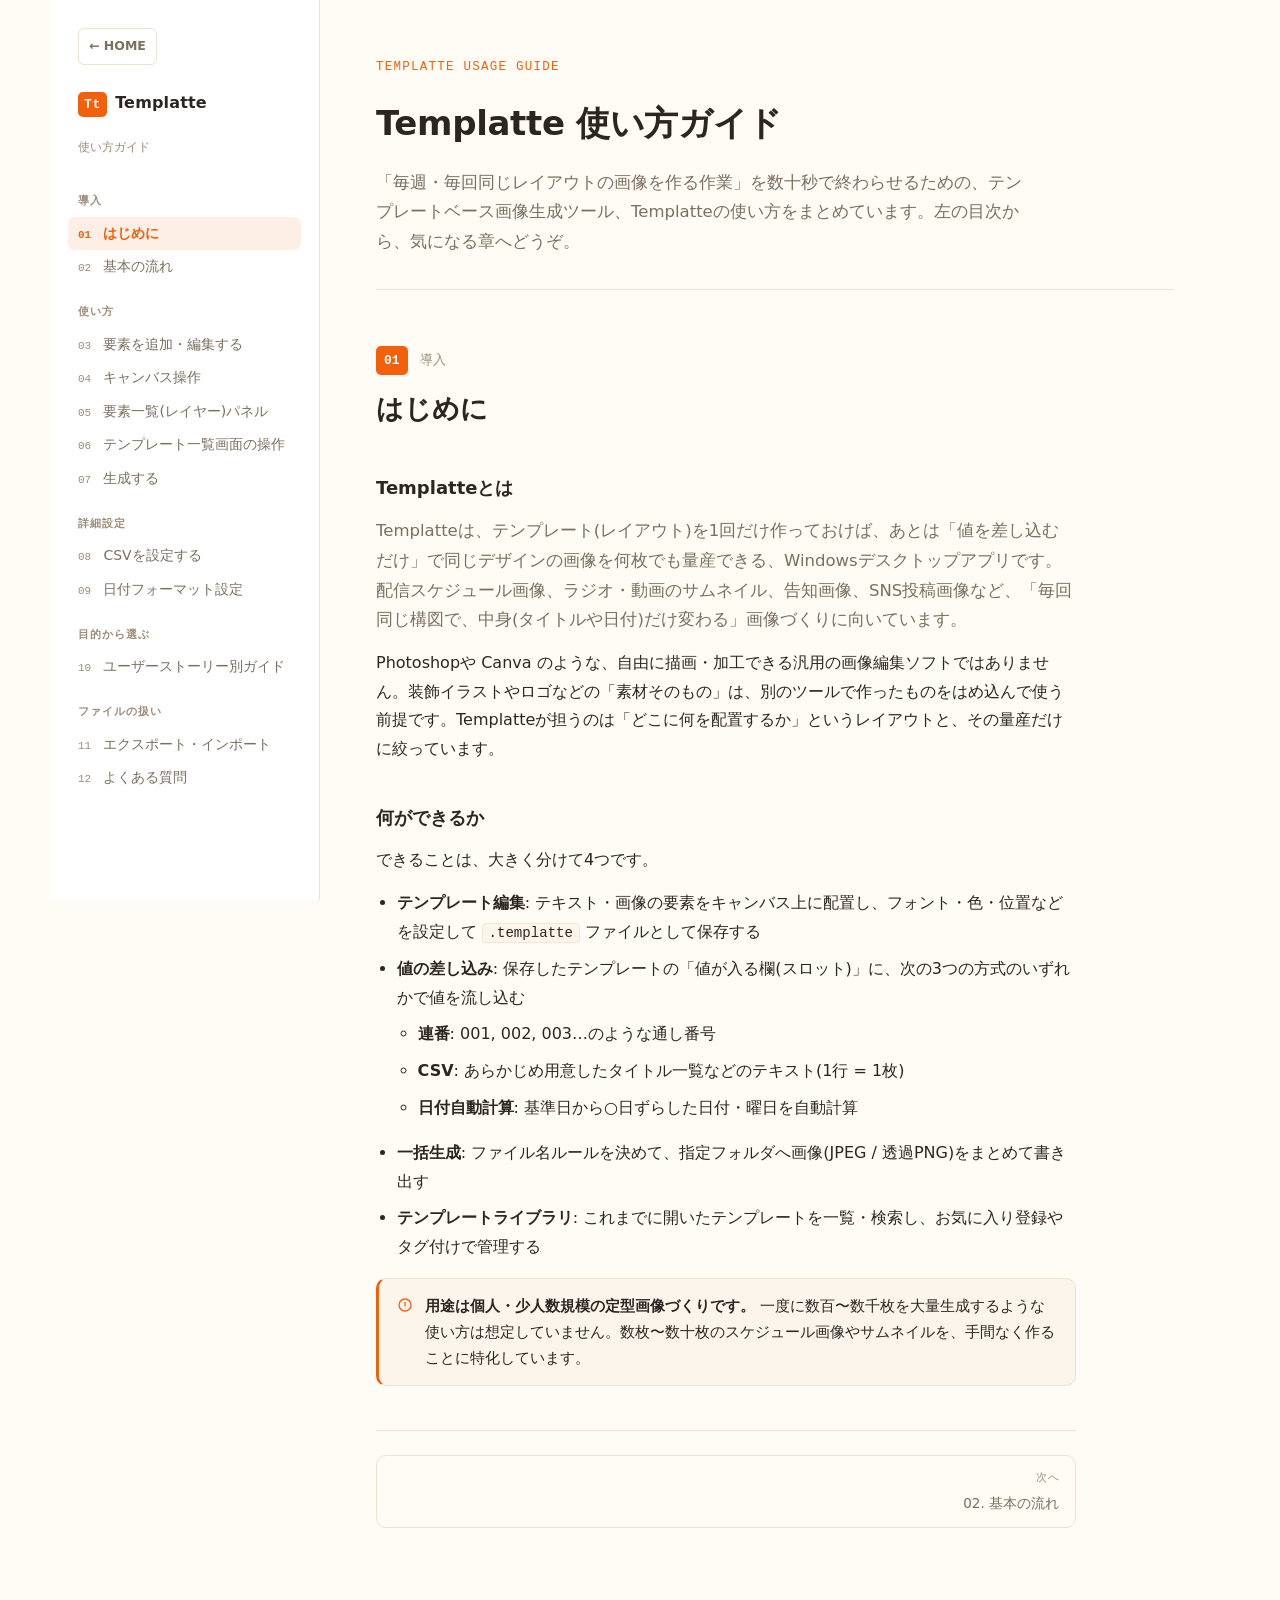
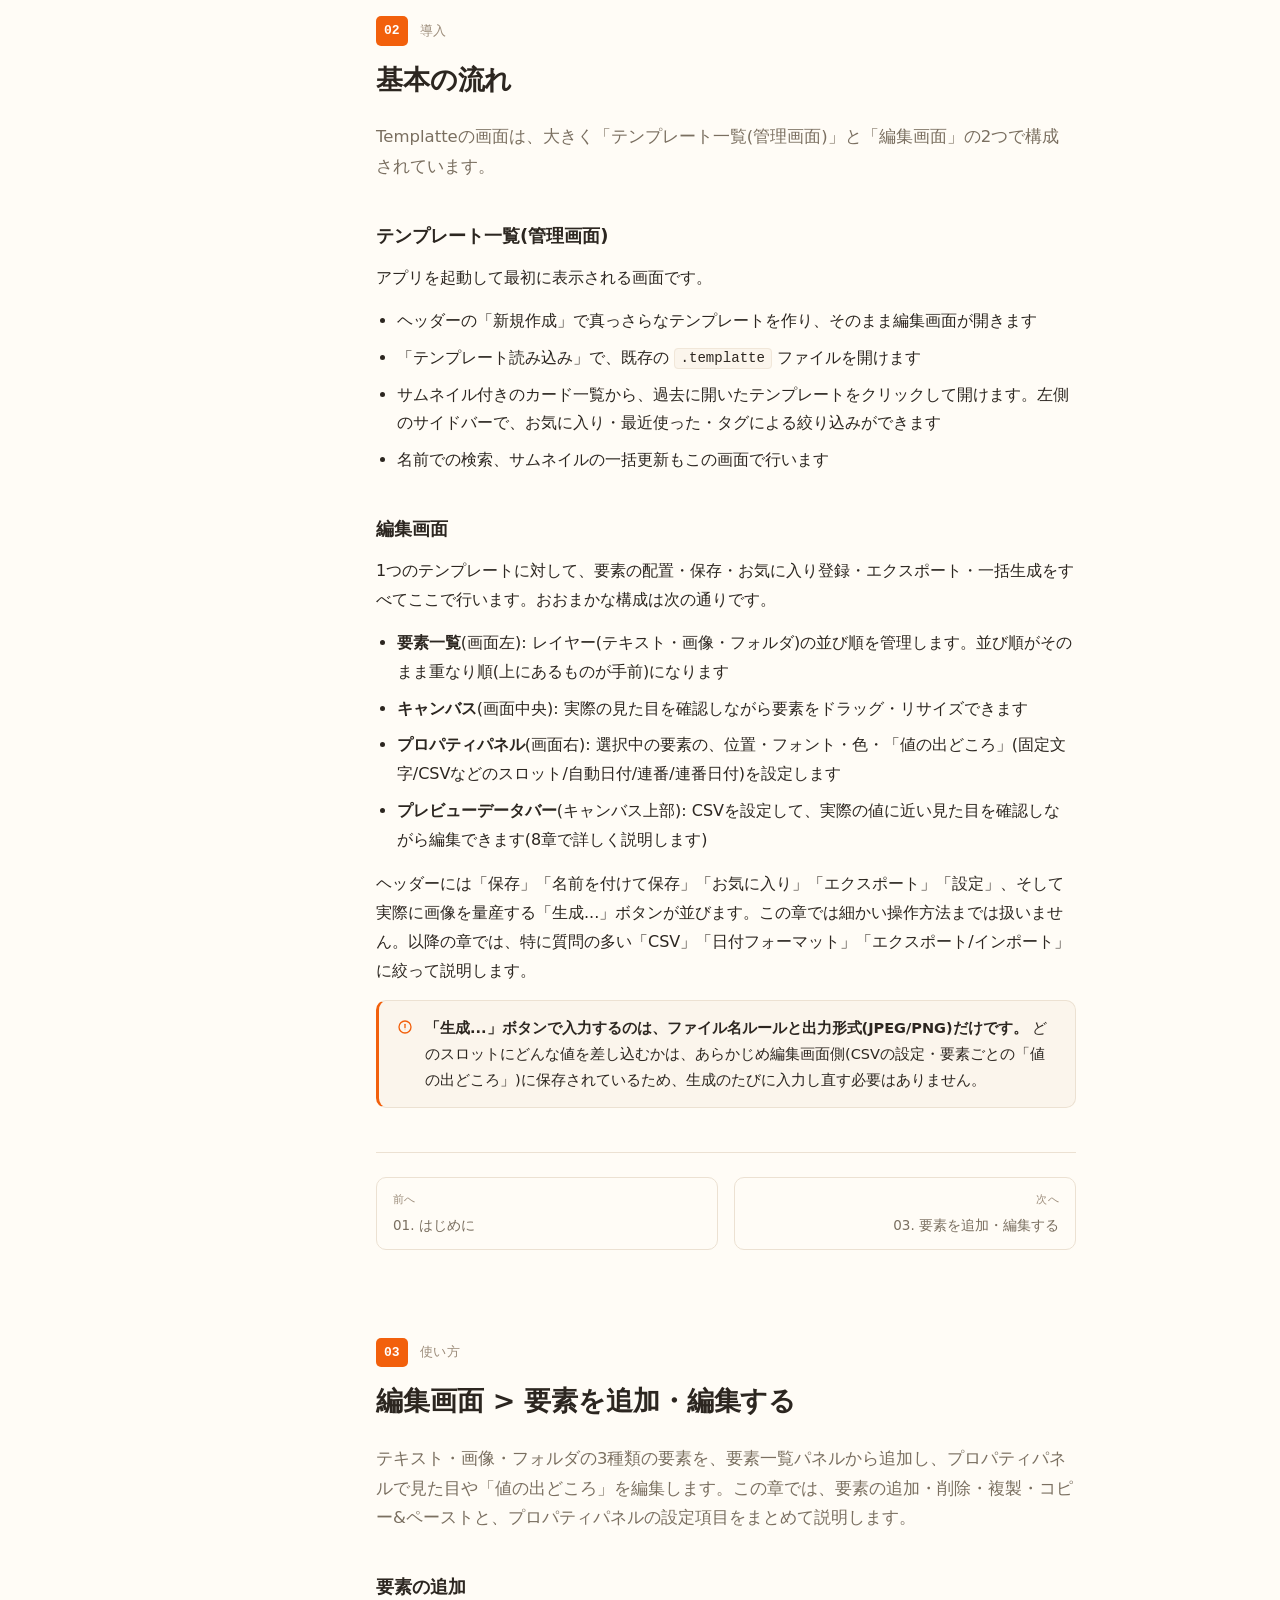
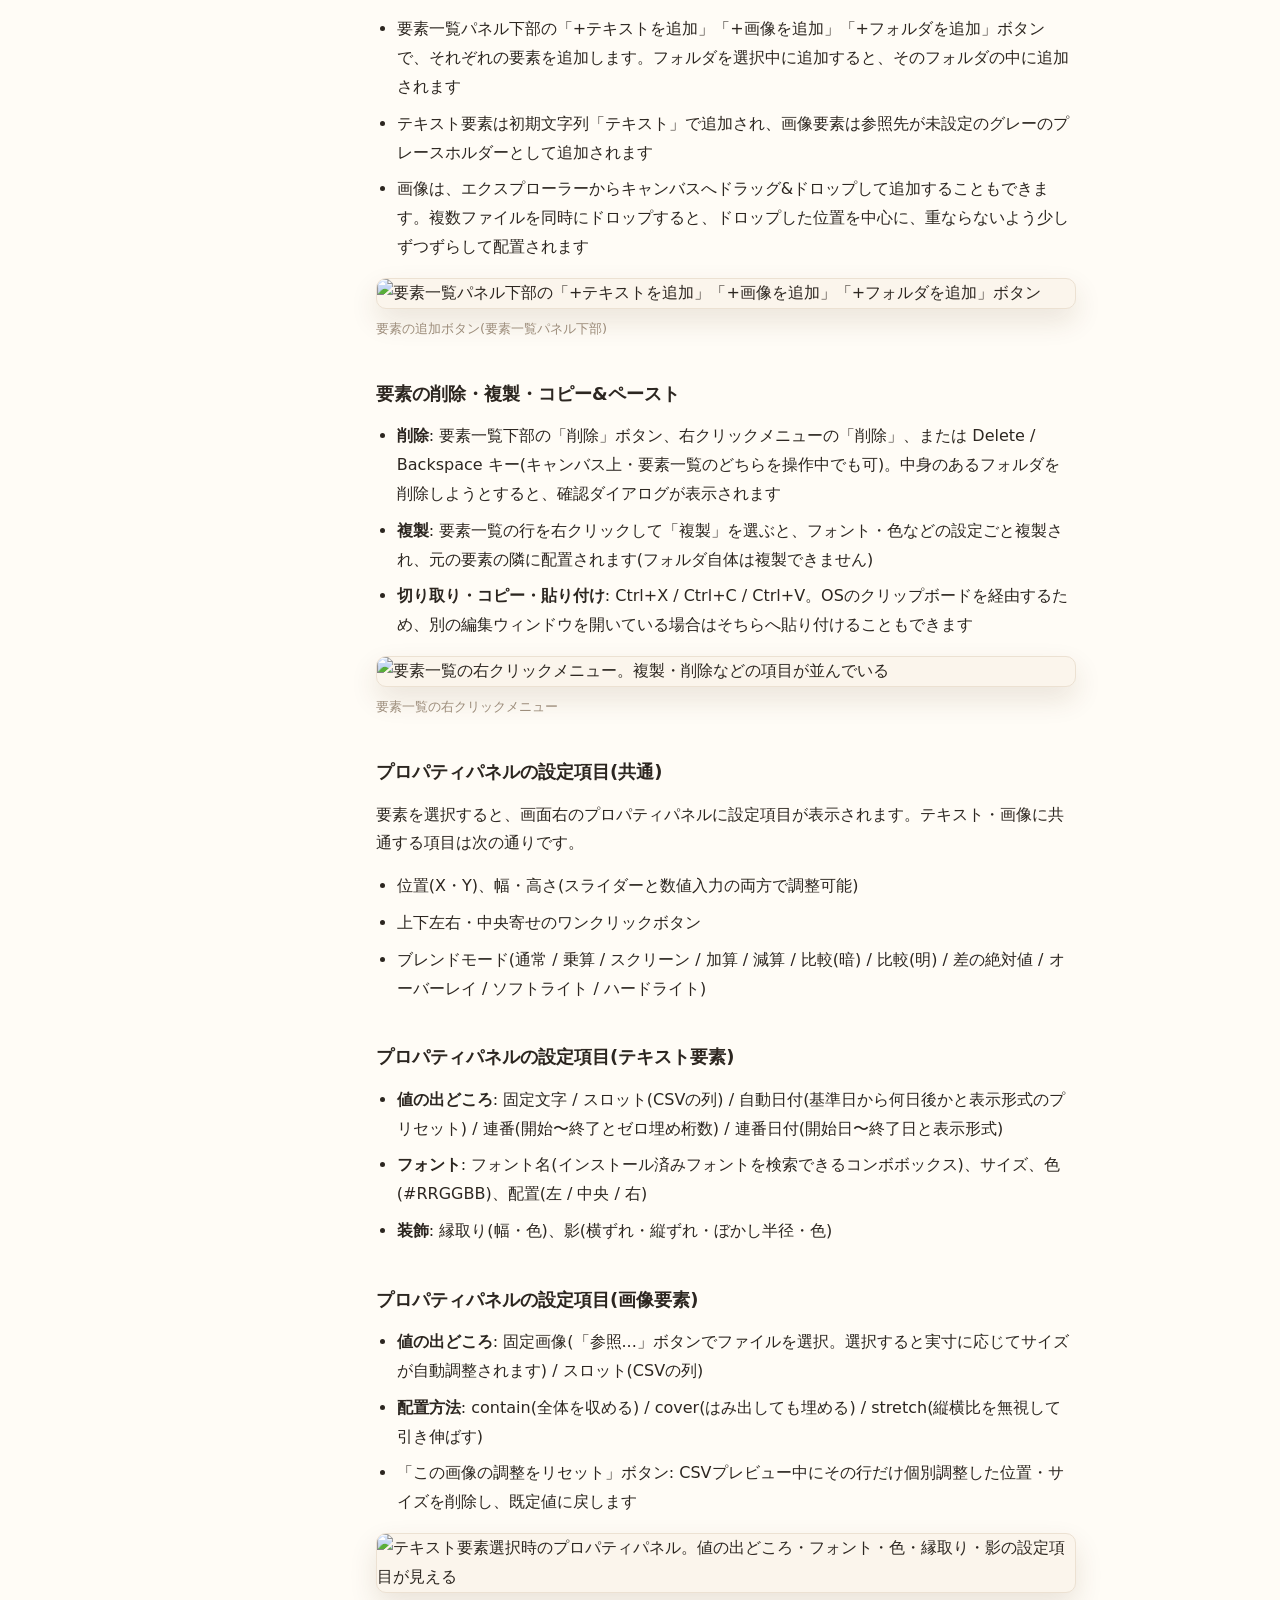
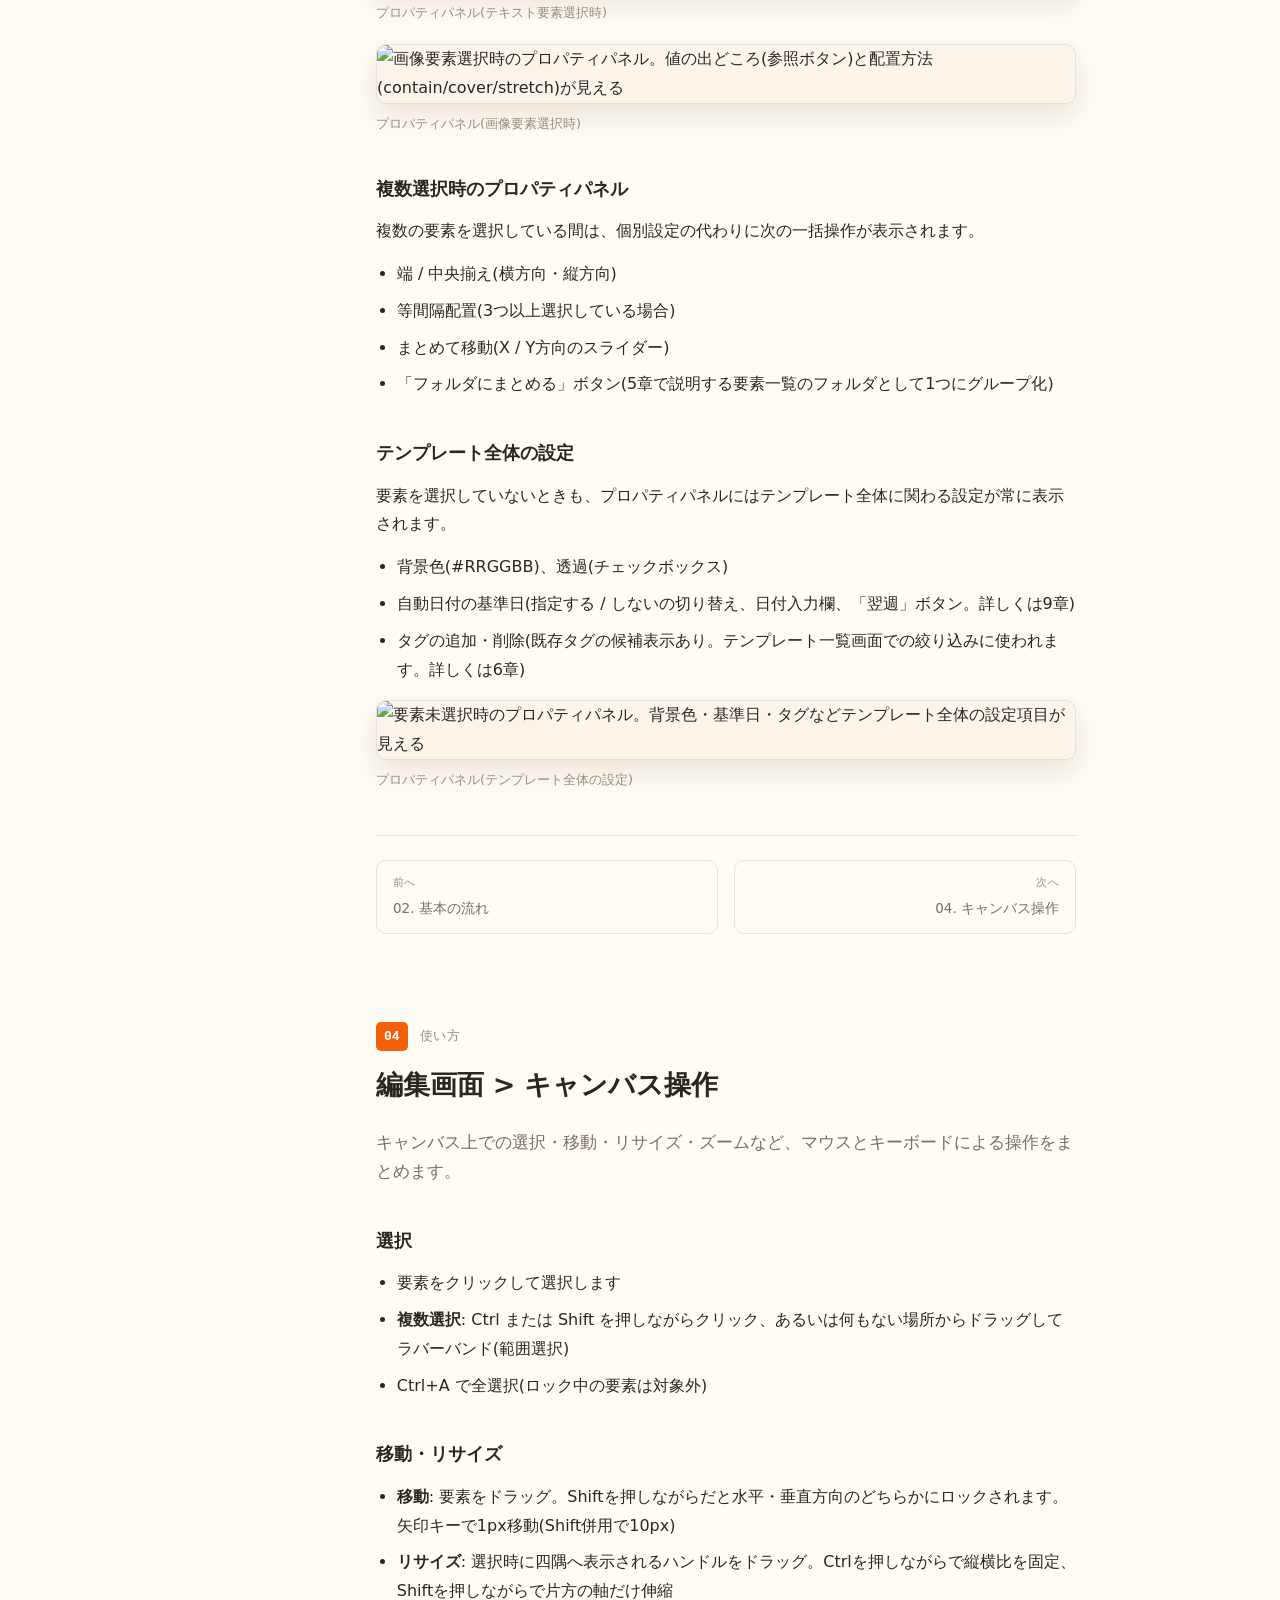
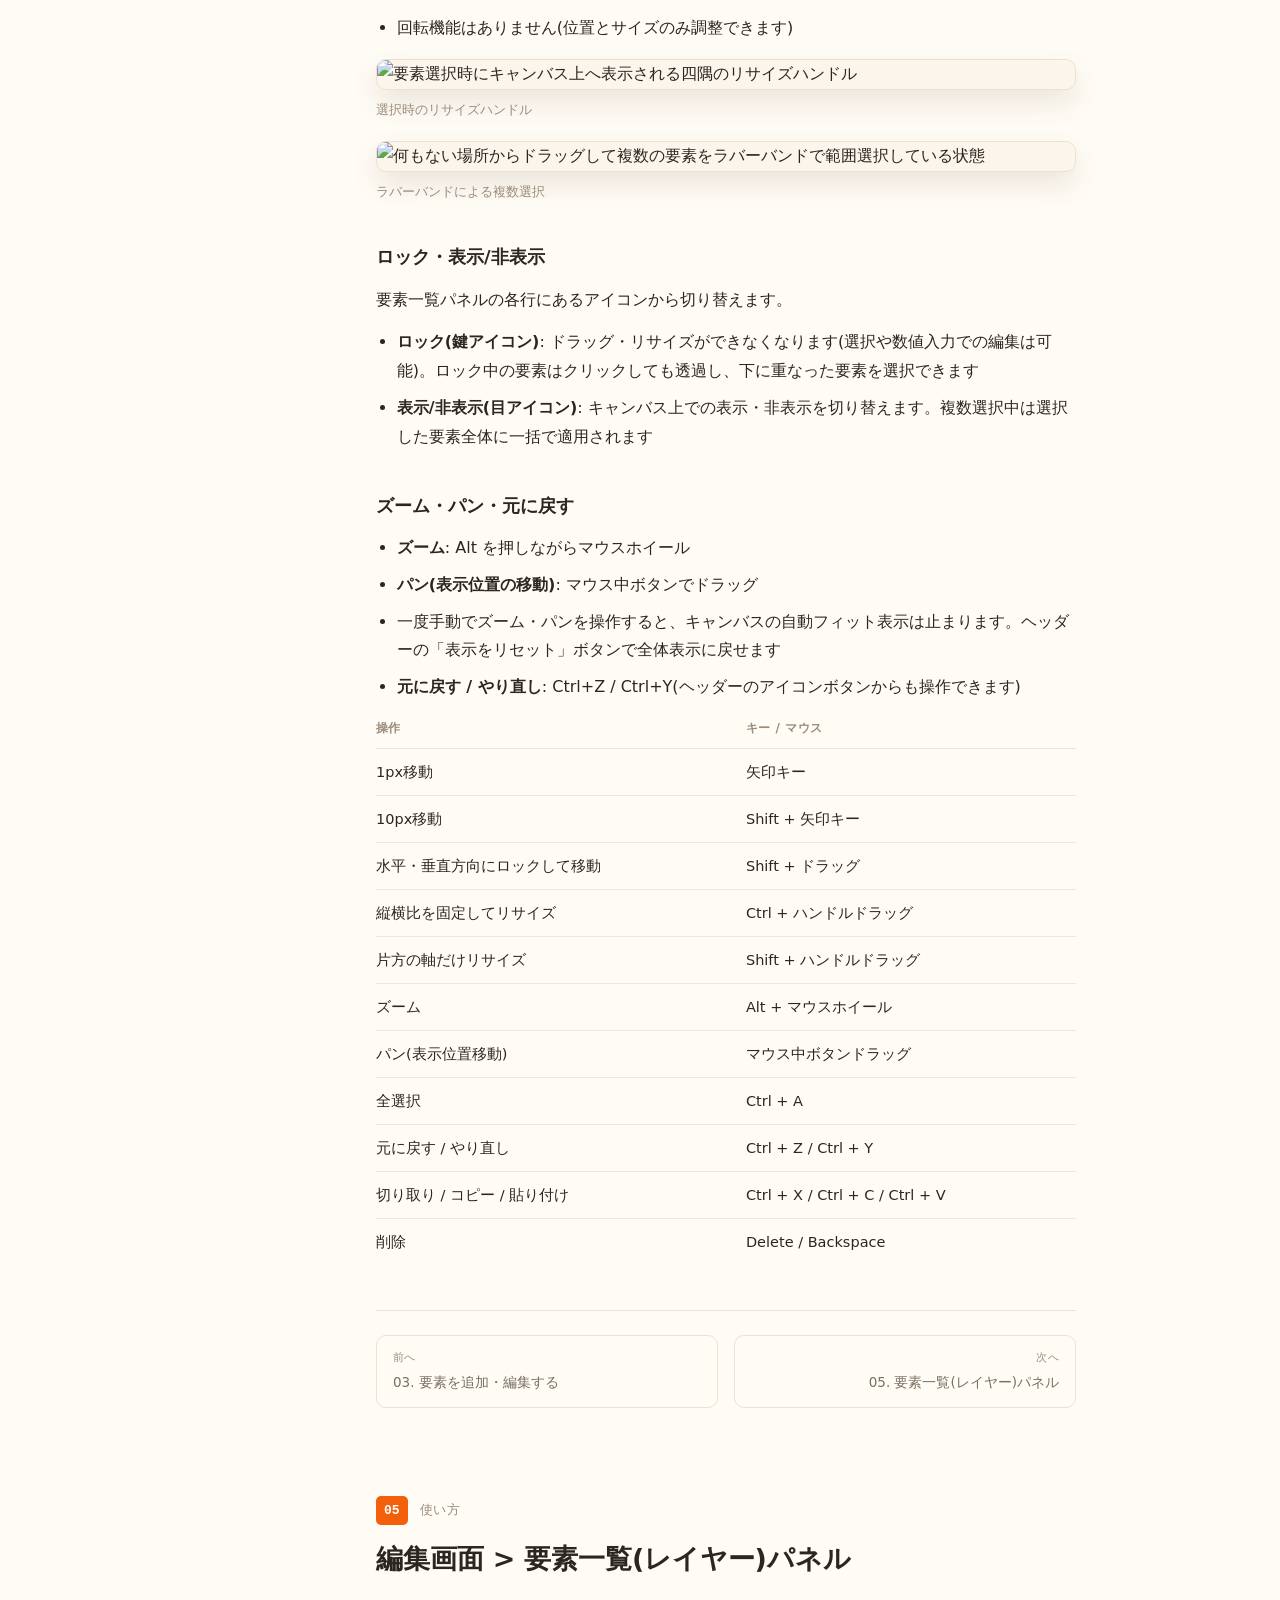
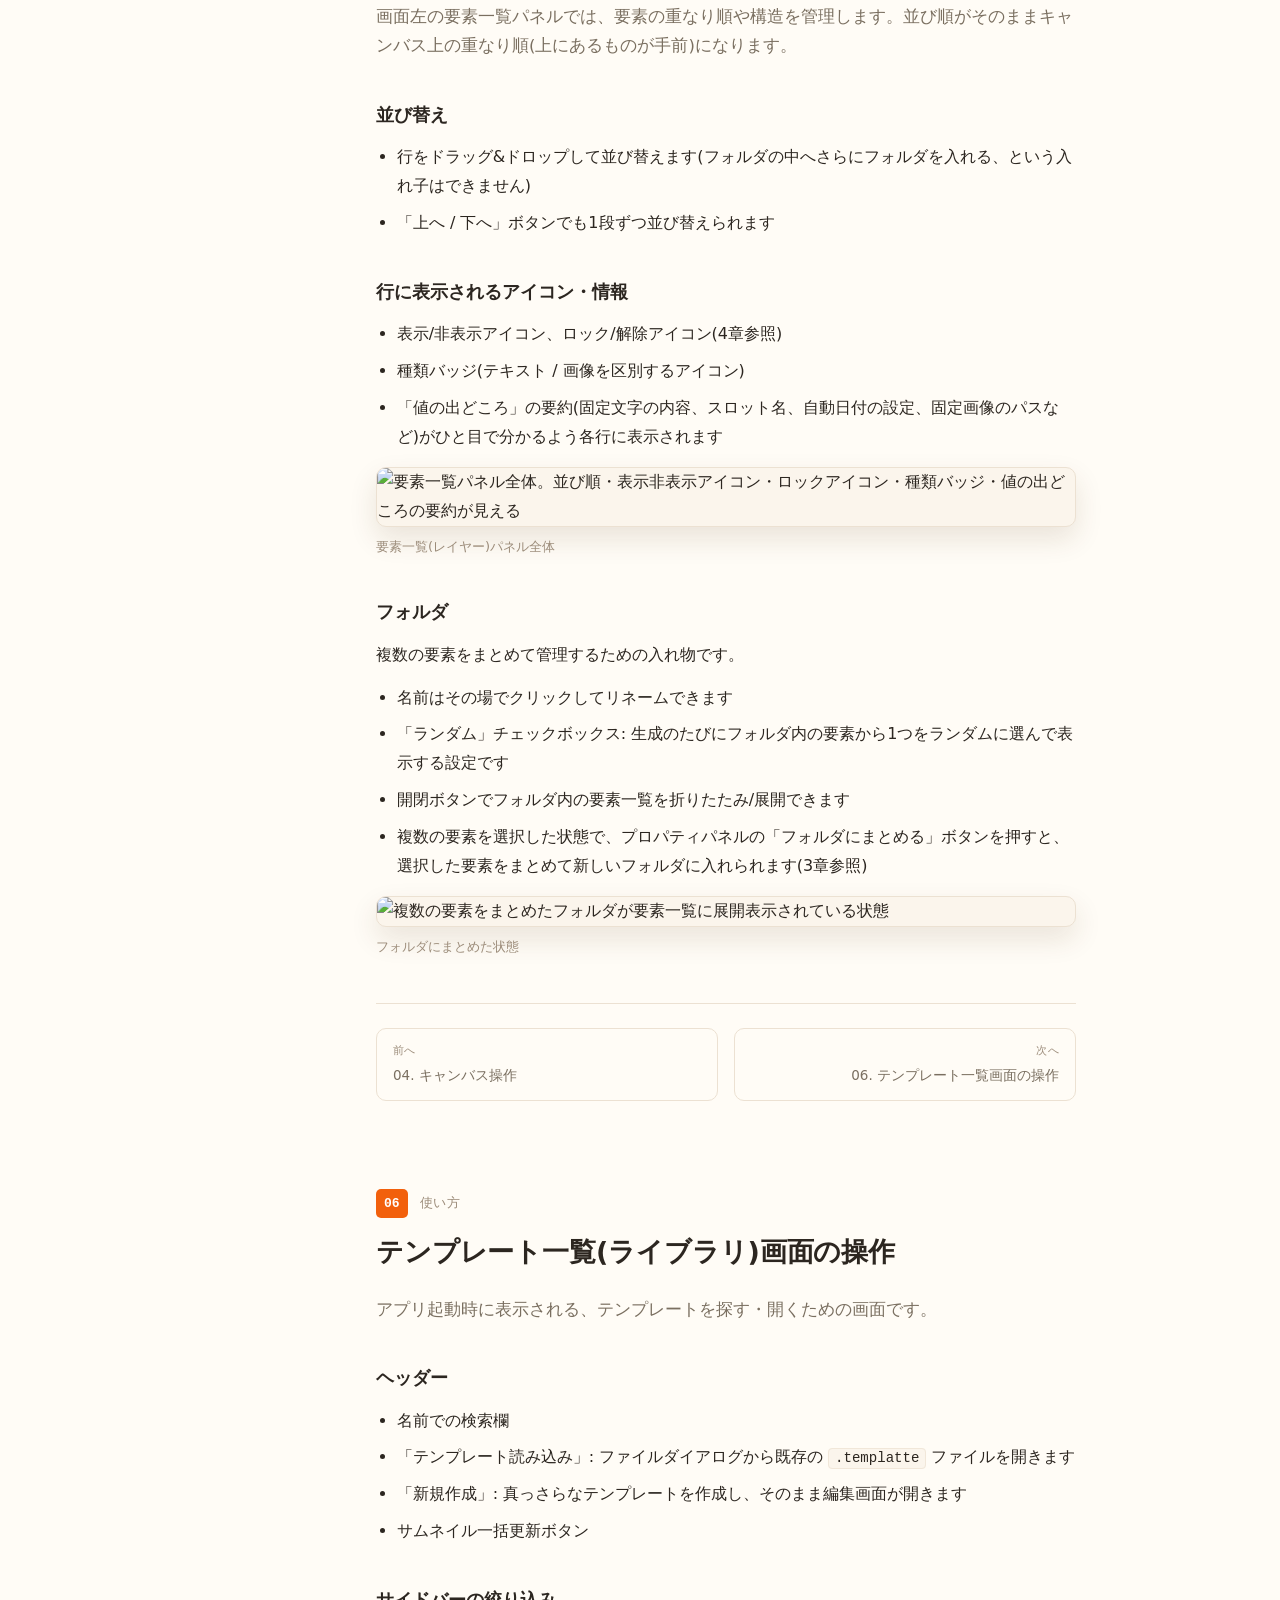
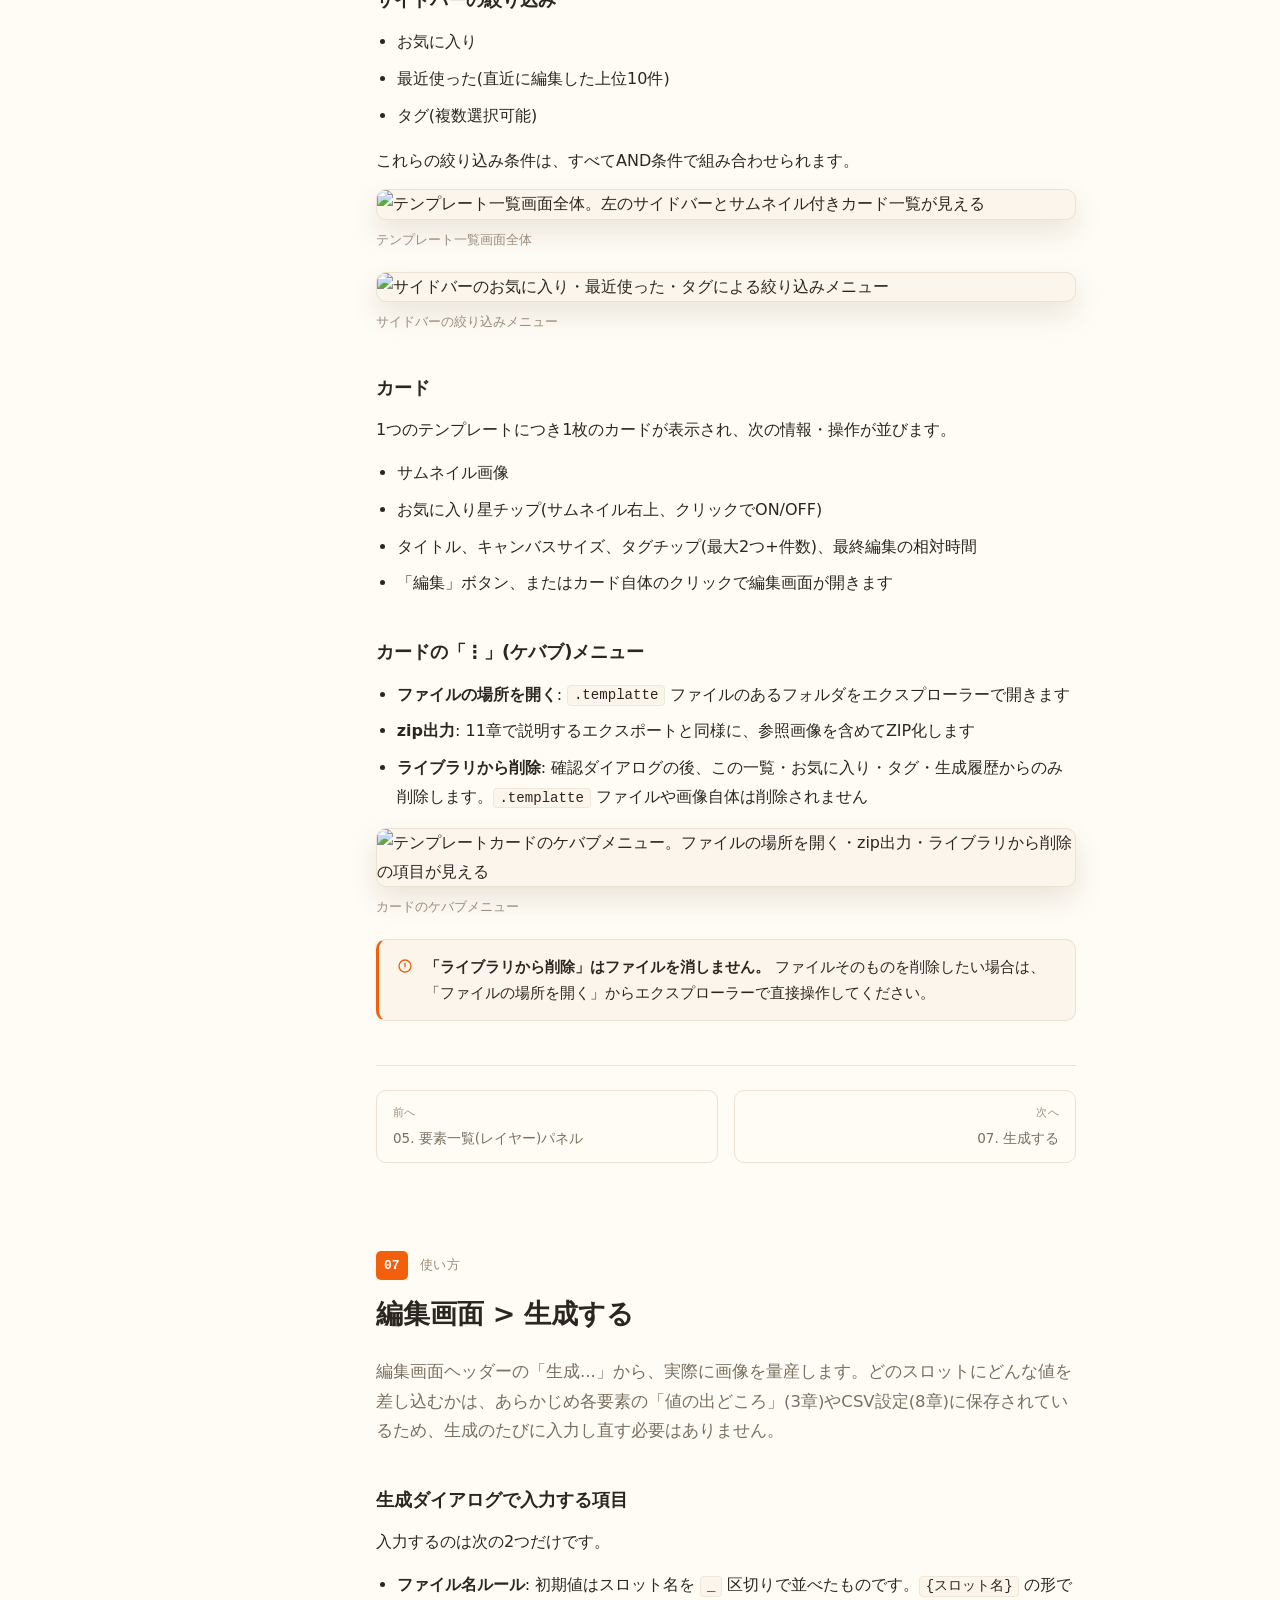
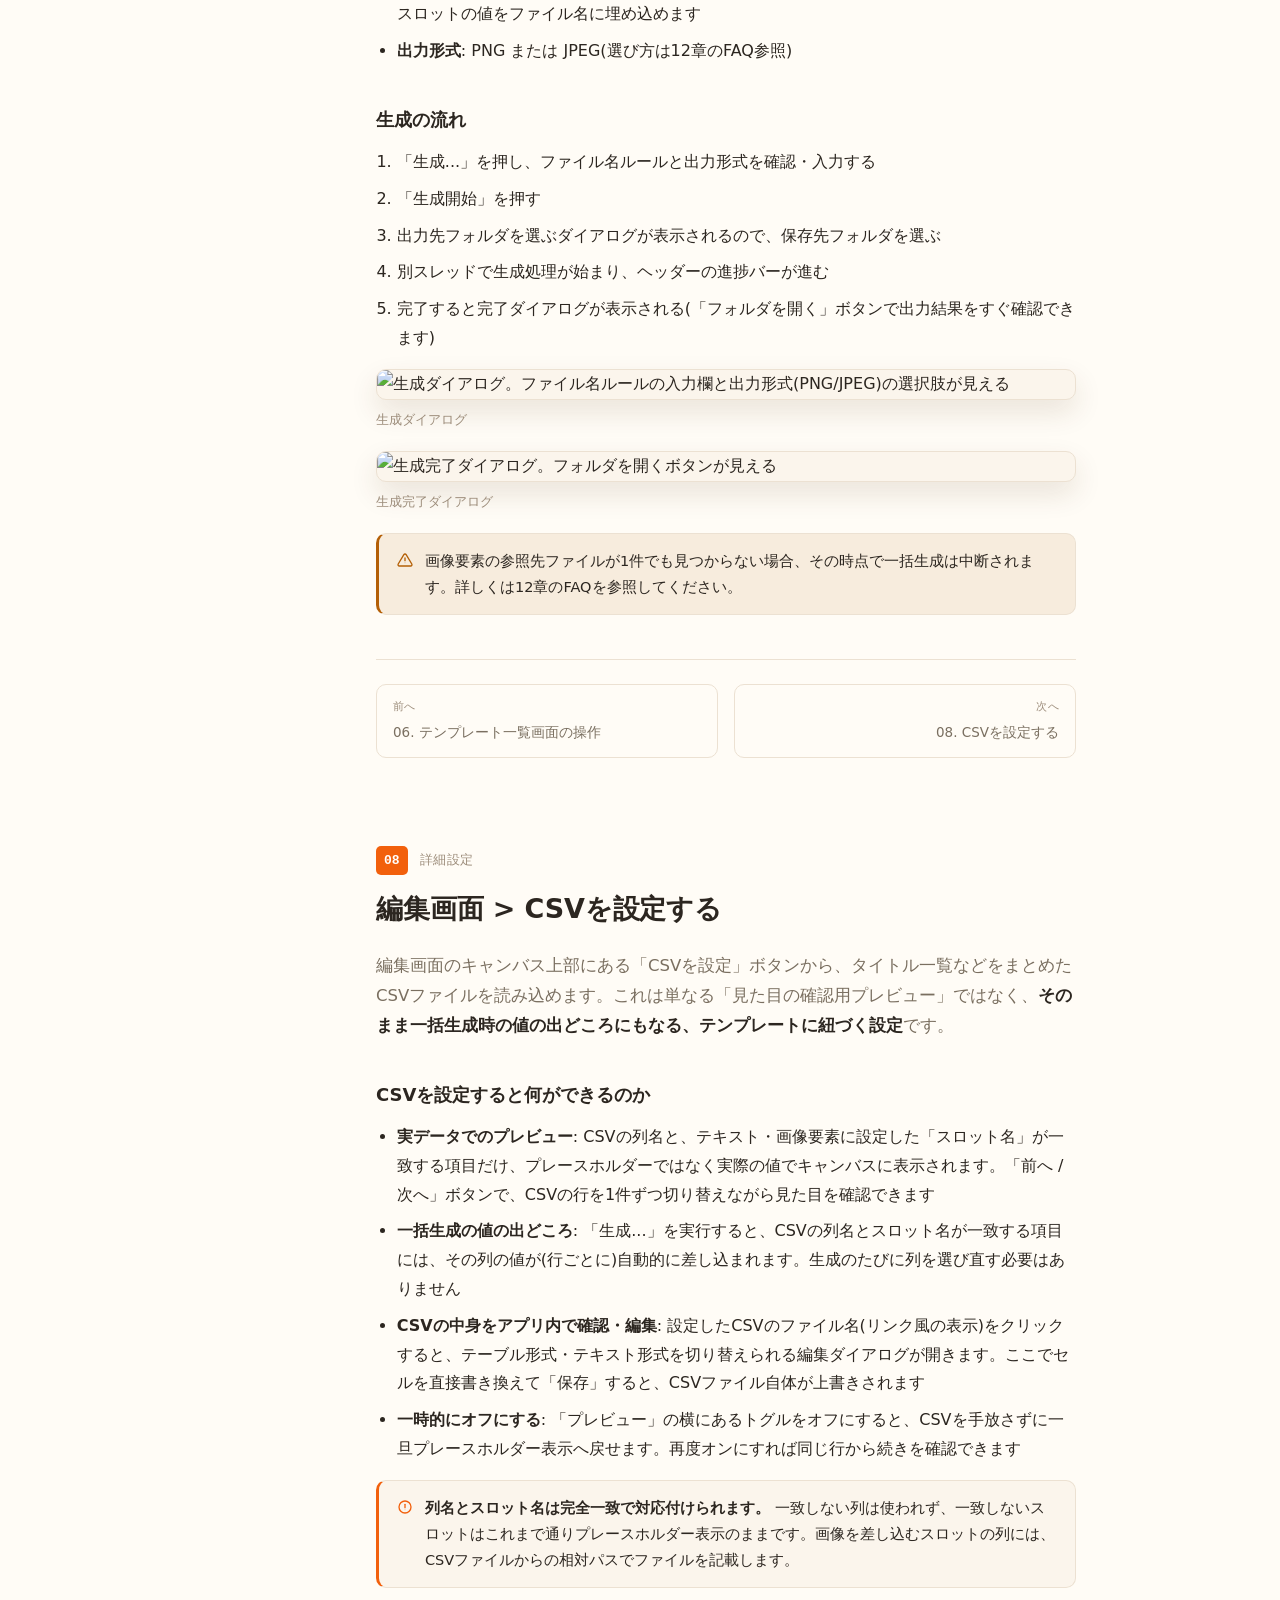
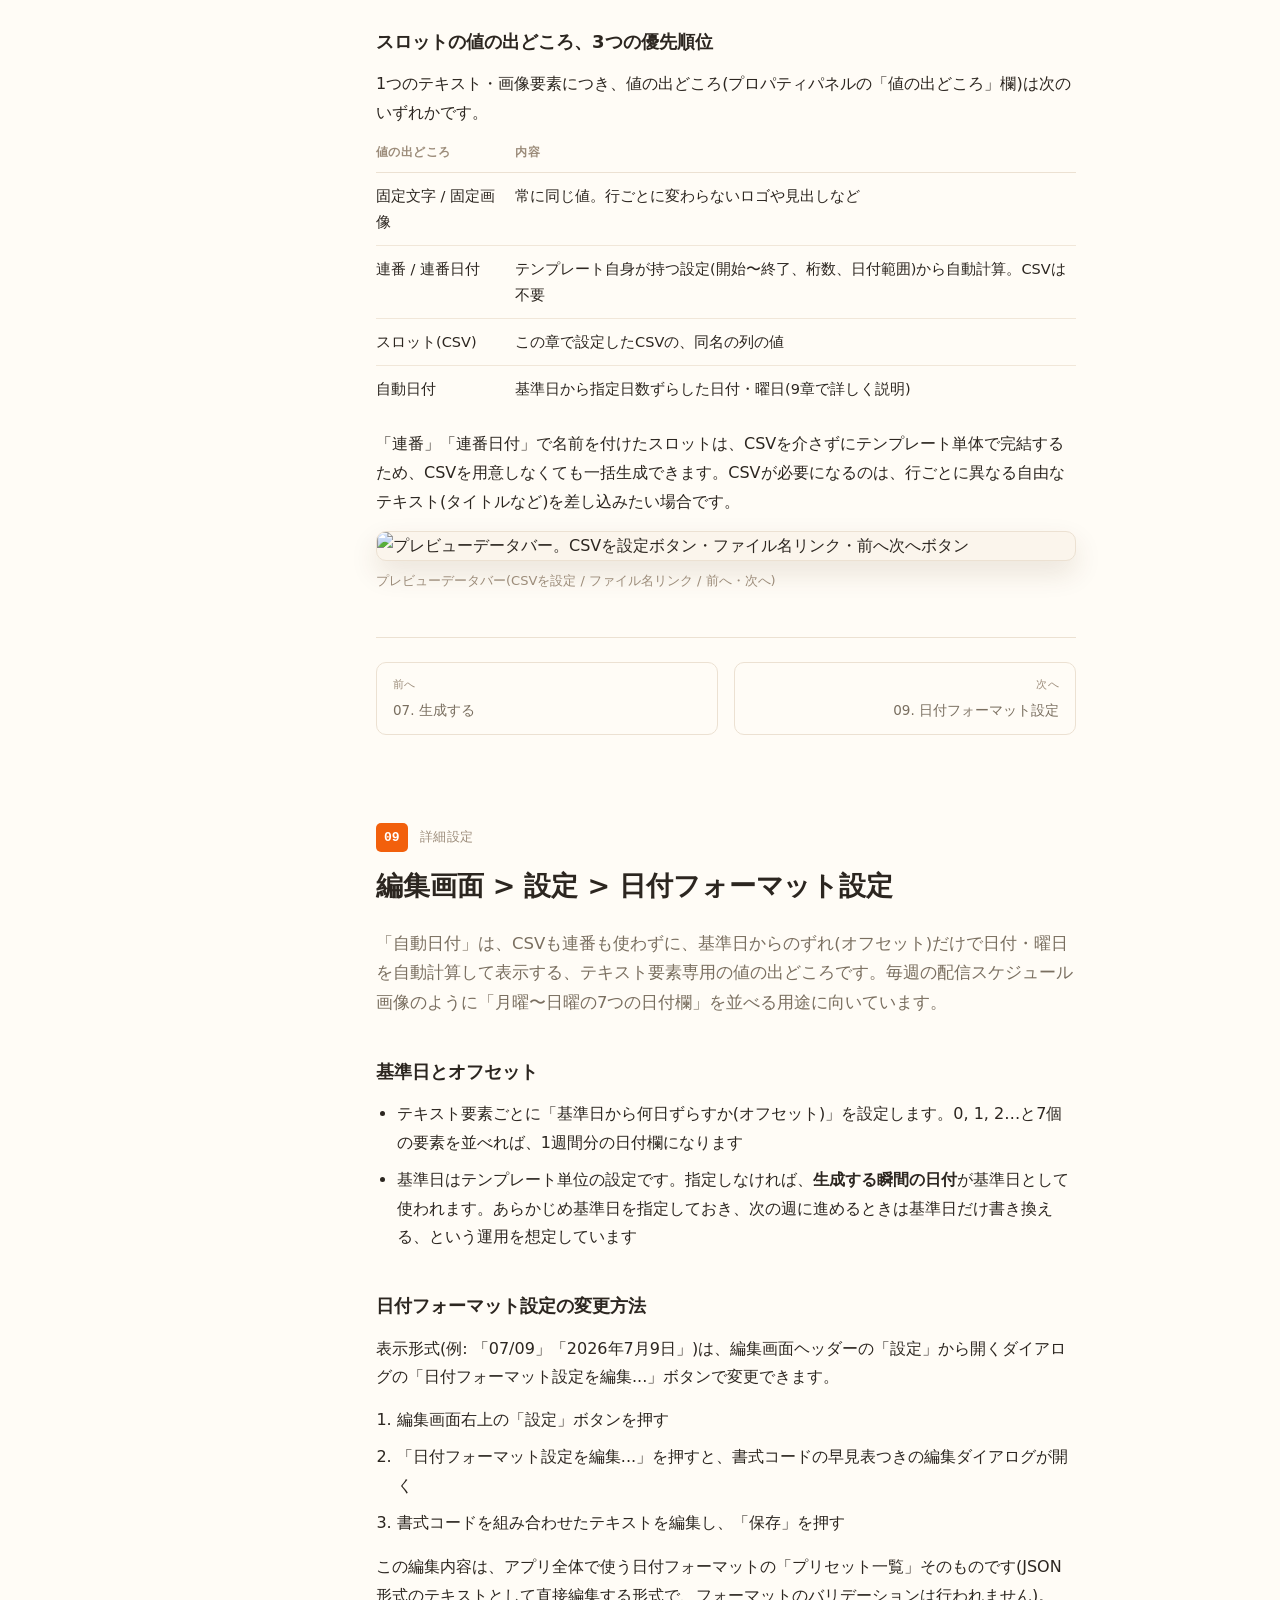
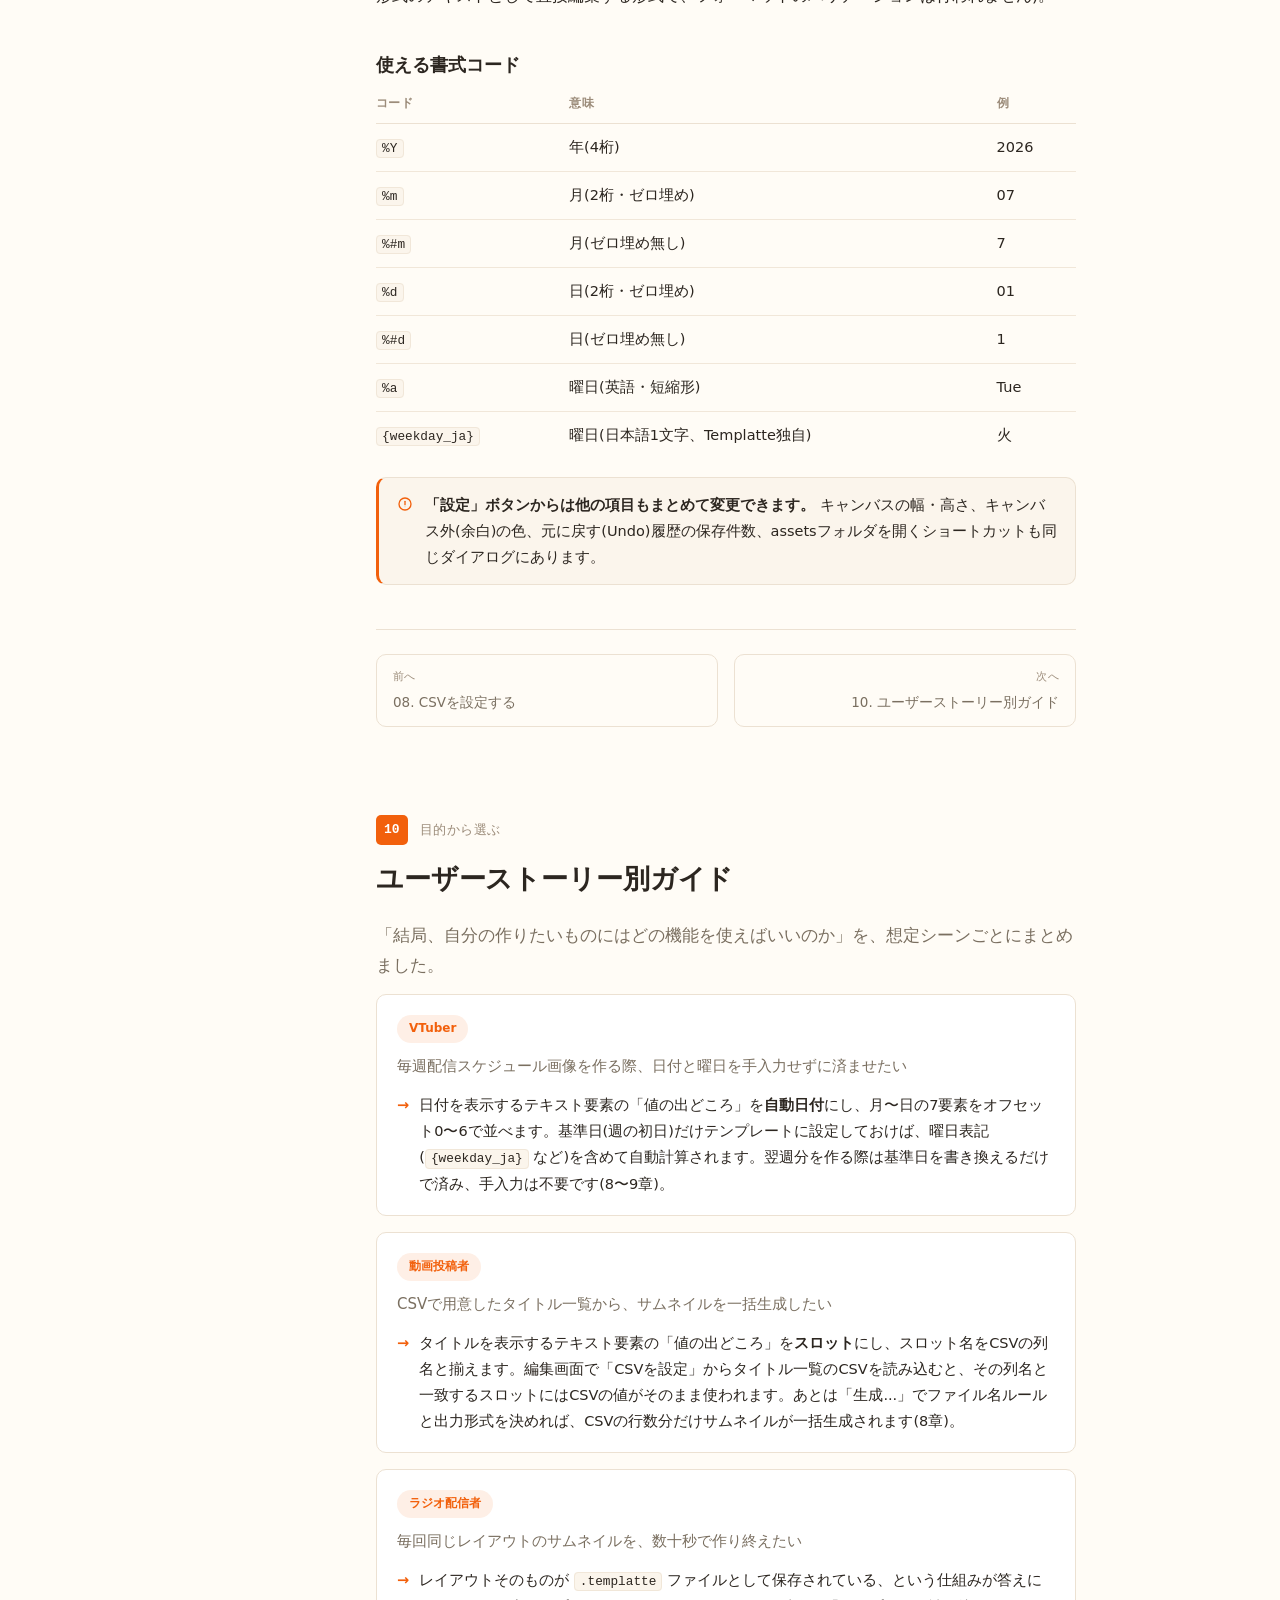
==== Templatte/Templatte.html @ e3922054 "update" ====
<!DOCTYPE html>
<html lang="ja">
<head>
<meta charset="UTF-8">
<meta name="viewport" content="width=device-width, initial-scale=1.0">
<title>Templatte 使い方ガイド</title>
<link rel="stylesheet" href="Templatte.css">
</head>
<body>

<div id="progress"></div>

<button class="nav-toggle" id="navToggle" type="button" aria-label="目次を開く">
  <svg width="16" height="16" viewBox="0 0 24 24" fill="none" stroke="currentColor" stroke-width="2" stroke-linecap="round"><line x1="4" y1="7" x2="20" y2="7"/><line x1="4" y1="12" x2="20" y2="12"/><line x1="4" y1="17" x2="20" y2="17"/></svg>
  目次
</button>
<div class="sidebar-scrim" id="scrim"></div>

<div class="layout">
  <aside class="sidebar" id="sidebar">
    <a class="home-link" href="../index.html">← HOME</a>
    <div class="brand">
      <span class="brand-mark">Tt</span>
      <span class="brand-name">Templatte</span>
    </div>
    <span class="brand-sub">使い方ガイド</span>

    <nav>
      <div class="nav-group">
        <div class="nav-group-label">導入</div>
        <a class="nav-link" href="#ch01"><span class="num">01</span>はじめに</a>
        <a class="nav-link" href="#ch02"><span class="num">02</span>基本の流れ</a>
      </div>
      <div class="nav-group">
        <div class="nav-group-label">使い方</div>
        <a class="nav-link" href="#ch03"><span class="num">03</span>要素を追加・編集する</a>
        <a class="nav-link" href="#ch04"><span class="num">04</span>キャンバス操作</a>
        <a class="nav-link" href="#ch05"><span class="num">05</span>要素一覧(レイヤー)パネル</a>
        <a class="nav-link" href="#ch06"><span class="num">06</span>テンプレート一覧画面の操作</a>
        <a class="nav-link" href="#ch07"><span class="num">07</span>生成する</a>
      </div>
      <div class="nav-group">
        <div class="nav-group-label">詳細設定</div>
        <a class="nav-link" href="#ch08"><span class="num">08</span>CSVを設定する</a>
        <a class="nav-link" href="#ch09"><span class="num">09</span>日付フォーマット設定</a>
      </div>
      <div class="nav-group">
        <div class="nav-group-label">目的から選ぶ</div>
        <a class="nav-link" href="#ch10"><span class="num">10</span>ユーザーストーリー別ガイド</a>
      </div>
      <div class="nav-group">
        <div class="nav-group-label">ファイルの扱い</div>
        <a class="nav-link" href="#ch11"><span class="num">11</span>エクスポート・インポート</a>
        <a class="nav-link" href="#ch12"><span class="num">12</span>よくある質問</a>
      </div>
    </nav>
  </aside>

  <main class="content">
    <header class="doc-header">
      <p class="doc-eyebrow">Templatte Usage Guide</p>
      <h1 class="doc-title">Templatte 使い方ガイド</h1>
      <p class="doc-lede">「毎週・毎回同じレイアウトの画像を作る作業」を数十秒で終わらせるための、テンプレートベース画像生成ツール、Templatteの使い方をまとめています。左の目次から、気になる章へどうぞ。</p>
    </header>

    <!-- 01 -->
    <section class="chapter" id="ch01">
      <div class="chapter-kicker"><span class="num">01</span><span class="label">導入</span></div>
      <h2 class="chapter-title">はじめに</h2>

      <h3>Templatteとは</h3>
      <p>Templatteは、テンプレート(レイアウト)を1回だけ作っておけば、あとは「値を差し込むだけ」で同じデザインの画像を何枚でも量産できる、Windowsデスクトップアプリです。配信スケジュール画像、ラジオ・動画のサムネイル、告知画像、SNS投稿画像など、「毎回同じ構図で、中身(タイトルや日付)だけ変わる」画像づくりに向いています。</p>
      <p>Photoshopや Canva のような、自由に描画・加工できる汎用の画像編集ソフトではありません。装飾イラストやロゴなどの「素材そのもの」は、別のツールで作ったものをはめ込んで使う前提です。Templatteが担うのは「どこに何を配置するか」というレイアウトと、その量産だけに絞っています。</p>

      <h3>何ができるか</h3>
      <p>できることは、大きく分けて4つです。</p>
      <ul>
        <li><strong>テンプレート編集</strong>: テキスト・画像の要素をキャンバス上に配置し、フォント・色・位置などを設定して <code>.templatte</code> ファイルとして保存する</li>
        <li><strong>値の差し込み</strong>: 保存したテンプレートの「値が入る欄(スロット)」に、次の3つの方式のいずれかで値を流し込む
          <ul>
            <li><strong>連番</strong>: 001, 002, 003…のような通し番号</li>
            <li><strong>CSV</strong>: あらかじめ用意したタイトル一覧などのテキスト(1行 = 1枚)</li>
            <li><strong>日付自動計算</strong>: 基準日から○日ずらした日付・曜日を自動計算</li>
          </ul>
        </li>
        <li><strong>一括生成</strong>: ファイル名ルールを決めて、指定フォルダへ画像(JPEG / 透過PNG)をまとめて書き出す</li>
        <li><strong>テンプレートライブラリ</strong>: これまでに開いたテンプレートを一覧・検索し、お気に入り登録やタグ付けで管理する</li>
      </ul>

      <div class="callout note">
        <span class="icon"><svg width="16" height="16" viewBox="0 0 24 24" fill="none" stroke="currentColor" stroke-width="2" stroke-linecap="round" stroke-linejoin="round"><circle cx="12" cy="12" r="9"/><line x1="12" y1="8" x2="12" y2="13"/><circle cx="12" cy="16.3" r="0.6" fill="currentColor" stroke="none"/></svg></span>
        <p><strong>用途は個人・少人数規模の定型画像づくりです。</strong> 一度に数百〜数千枚を大量生成するような使い方は想定していません。数枚〜数十枚のスケジュール画像やサムネイルを、手間なく作ることに特化しています。</p>
      </div>

      <div class="chapter-nav">
        <a class="next" href="#ch02"><span class="dir">次へ</span>02. 基本の流れ</a>
      </div>
    </section>

    <!-- 02 -->
    <section class="chapter" id="ch02">
      <div class="chapter-kicker"><span class="num">02</span><span class="label">導入</span></div>
      <h2 class="chapter-title">基本の流れ</h2>
      <p>Templatteの画面は、大きく「テンプレート一覧(管理画面)」と「編集画面」の2つで構成されています。</p>

      <h3>テンプレート一覧(管理画面)</h3>
      <p>アプリを起動して最初に表示される画面です。</p>
      <ul>
        <li>ヘッダーの「新規作成」で真っさらなテンプレートを作り、そのまま編集画面が開きます</li>
        <li>「テンプレート読み込み」で、既存の <code>.templatte</code> ファイルを開けます</li>
        <li>サムネイル付きのカード一覧から、過去に開いたテンプレートをクリックして開けます。左側のサイドバーで、お気に入り・最近使った・タグによる絞り込みができます</li>
        <li>名前での検索、サムネイルの一括更新もこの画面で行います</li>
      </ul>

      <h3>編集画面</h3>
      <p>1つのテンプレートに対して、要素の配置・保存・お気に入り登録・エクスポート・一括生成をすべてここで行います。おおまかな構成は次の通りです。</p>
      <ul>
        <li><strong>要素一覧</strong>(画面左): レイヤー(テキスト・画像・フォルダ)の並び順を管理します。並び順がそのまま重なり順(上にあるものが手前)になります</li>
        <li><strong>キャンバス</strong>(画面中央): 実際の見た目を確認しながら要素をドラッグ・リサイズできます</li>
        <li><strong>プロパティパネル</strong>(画面右): 選択中の要素の、位置・フォント・色・「値の出どころ」(固定文字/CSVなどのスロット/自動日付/連番/連番日付)を設定します</li>
        <li><strong>プレビューデータバー</strong>(キャンバス上部): CSVを設定して、実際の値に近い見た目を確認しながら編集できます(8章で詳しく説明します)</li>
      </ul>
      <p>ヘッダーには「保存」「名前を付けて保存」「お気に入り」「エクスポート」「設定」、そして実際に画像を量産する「生成...」ボタンが並びます。この章では細かい操作方法までは扱いません。以降の章では、特に質問の多い「CSV」「日付フォーマット」「エクスポート/インポート」に絞って説明します。</p>

      <div class="callout note">
        <span class="icon"><svg width="16" height="16" viewBox="0 0 24 24" fill="none" stroke="currentColor" stroke-width="2" stroke-linecap="round" stroke-linejoin="round"><circle cx="12" cy="12" r="9"/><line x1="12" y1="8" x2="12" y2="13"/><circle cx="12" cy="16.3" r="0.6" fill="currentColor" stroke="none"/></svg></span>
        <p><strong>「生成...」ボタンで入力するのは、ファイル名ルールと出力形式(JPEG/PNG)だけです。</strong> どのスロットにどんな値を差し込むかは、あらかじめ編集画面側(CSVの設定・要素ごとの「値の出どころ」)に保存されているため、生成のたびに入力し直す必要はありません。</p>
      </div>

      <div class="chapter-nav">
        <a class="prev" href="#ch01"><span class="dir">前へ</span>01. はじめに</a>
        <a class="next" href="#ch03"><span class="dir">次へ</span>03. 要素を追加・編集する</a>
      </div>
    </section>

    <!-- 03 -->
    <section class="chapter" id="ch03">
      <div class="chapter-kicker"><span class="num">03</span><span class="label">使い方</span></div>
      <h2 class="chapter-title">編集画面 &gt; 要素を追加・編集する</h2>
      <p>テキスト・画像・フォルダの3種類の要素を、要素一覧パネルから追加し、プロパティパネルで見た目や「値の出どころ」を編集します。この章では、要素の追加・削除・複製・コピー&amp;ペーストと、プロパティパネルの設定項目をまとめて説明します。</p>

      <h3>要素の追加</h3>
      <ul>
        <li>要素一覧パネル下部の「+テキストを追加」「+画像を追加」「+フォルダを追加」ボタンで、それぞれの要素を追加します。フォルダを選択中に追加すると、そのフォルダの中に追加されます</li>
        <li>テキスト要素は初期文字列「テキスト」で追加され、画像要素は参照先が未設定のグレーのプレースホルダーとして追加されます</li>
        <li>画像は、エクスプローラーからキャンバスへドラッグ&amp;ドロップして追加することもできます。複数ファイルを同時にドロップすると、ドロップした位置を中心に、重ならないよう少しずつずらして配置されます</li>
      </ul>

      <figure class="screenshot">
        <img src="screenshots/ch03-add-buttons.png" alt="要素一覧パネル下部の「+テキストを追加」「+画像を追加」「+フォルダを追加」ボタン">
        <figcaption>要素の追加ボタン(要素一覧パネル下部)</figcaption>
      </figure>

      <h3>要素の削除・複製・コピー&amp;ペースト</h3>
      <ul>
        <li><strong>削除</strong>: 要素一覧下部の「削除」ボタン、右クリックメニューの「削除」、または Delete / Backspace キー(キャンバス上・要素一覧のどちらを操作中でも可)。中身のあるフォルダを削除しようとすると、確認ダイアログが表示されます</li>
        <li><strong>複製</strong>: 要素一覧の行を右クリックして「複製」を選ぶと、フォント・色などの設定ごと複製され、元の要素の隣に配置されます(フォルダ自体は複製できません)</li>
        <li><strong>切り取り・コピー・貼り付け</strong>: Ctrl+X / Ctrl+C / Ctrl+V。OSのクリップボードを経由するため、別の編集ウィンドウを開いている場合はそちらへ貼り付けることもできます</li>
      </ul>

      <figure class="screenshot">
        <img src="screenshots/ch03-context-menu.png" alt="要素一覧の右クリックメニュー。複製・削除などの項目が並んでいる">
        <figcaption>要素一覧の右クリックメニュー</figcaption>
      </figure>

      <h3>プロパティパネルの設定項目(共通)</h3>
      <p>要素を選択すると、画面右のプロパティパネルに設定項目が表示されます。テキスト・画像に共通する項目は次の通りです。</p>
      <ul>
        <li>位置(X・Y)、幅・高さ(スライダーと数値入力の両方で調整可能)</li>
        <li>上下左右・中央寄せのワンクリックボタン</li>
        <li>ブレンドモード(通常 / 乗算 / スクリーン / 加算 / 減算 / 比較(暗) / 比較(明) / 差の絶対値 / オーバーレイ / ソフトライト / ハードライト)</li>
      </ul>

      <h3>プロパティパネルの設定項目(テキスト要素)</h3>
      <ul>
        <li><strong>値の出どころ</strong>: 固定文字 / スロット(CSVの列) / 自動日付(基準日から何日後かと表示形式のプリセット) / 連番(開始〜終了とゼロ埋め桁数) / 連番日付(開始日〜終了日と表示形式)</li>
        <li><strong>フォント</strong>: フォント名(インストール済みフォントを検索できるコンボボックス)、サイズ、色(#RRGGBB)、配置(左 / 中央 / 右)</li>
        <li><strong>装飾</strong>: 縁取り(幅・色)、影(横ずれ・縦ずれ・ぼかし半径・色)</li>
      </ul>

      <h3>プロパティパネルの設定項目(画像要素)</h3>
      <ul>
        <li><strong>値の出どころ</strong>: 固定画像(「参照...」ボタンでファイルを選択。選択すると実寸に応じてサイズが自動調整されます) / スロット(CSVの列)</li>
        <li><strong>配置方法</strong>: contain(全体を収める) / cover(はみ出しても埋める) / stretch(縦横比を無視して引き伸ばす)</li>
        <li>「この画像の調整をリセット」ボタン: CSVプレビュー中にその行だけ個別調整した位置・サイズを削除し、既定値に戻します</li>
      </ul>

      <figure class="screenshot">
        <img src="screenshots/ch03-properties-text.png" alt="テキスト要素選択時のプロパティパネル。値の出どころ・フォント・色・縁取り・影の設定項目が見える">
        <figcaption>プロパティパネル(テキスト要素選択時)</figcaption>
      </figure>
      <figure class="screenshot">
        <img src="screenshots/ch03-properties-image.png" alt="画像要素選択時のプロパティパネル。値の出どころ(参照ボタン)と配置方法(contain/cover/stretch)が見える">
        <figcaption>プロパティパネル(画像要素選択時)</figcaption>
      </figure>

      <h3>複数選択時のプロパティパネル</h3>
      <p>複数の要素を選択している間は、個別設定の代わりに次の一括操作が表示されます。</p>
      <ul>
        <li>端 / 中央揃え(横方向・縦方向)</li>
        <li>等間隔配置(3つ以上選択している場合)</li>
        <li>まとめて移動(X / Y方向のスライダー)</li>
        <li>「フォルダにまとめる」ボタン(5章で説明する要素一覧のフォルダとして1つにグループ化)</li>
      </ul>

      <h3>テンプレート全体の設定</h3>
      <p>要素を選択していないときも、プロパティパネルにはテンプレート全体に関わる設定が常に表示されます。</p>
      <ul>
        <li>背景色(#RRGGBB)、透過(チェックボックス)</li>
        <li>自動日付の基準日(指定する / しないの切り替え、日付入力欄、「翌週」ボタン。詳しくは9章)</li>
        <li>タグの追加・削除(既存タグの候補表示あり。テンプレート一覧画面での絞り込みに使われます。詳しくは6章)</li>
      </ul>

      <figure class="screenshot">
        <img src="screenshots/ch03-template-settings.png" alt="要素未選択時のプロパティパネル。背景色・基準日・タグなどテンプレート全体の設定項目が見える">
        <figcaption>プロパティパネル(テンプレート全体の設定)</figcaption>
      </figure>

      <div class="chapter-nav">
        <a class="prev" href="#ch02"><span class="dir">前へ</span>02. 基本の流れ</a>
        <a class="next" href="#ch04"><span class="dir">次へ</span>04. キャンバス操作</a>
      </div>
    </section>

    <!-- 04 -->
    <section class="chapter" id="ch04">
      <div class="chapter-kicker"><span class="num">04</span><span class="label">使い方</span></div>
      <h2 class="chapter-title">編集画面 &gt; キャンバス操作</h2>
      <p>キャンバス上での選択・移動・リサイズ・ズームなど、マウスとキーボードによる操作をまとめます。</p>

      <h3>選択</h3>
      <ul>
        <li>要素をクリックして選択します</li>
        <li><strong>複数選択</strong>: Ctrl または Shift を押しながらクリック、あるいは何もない場所からドラッグしてラバーバンド(範囲選択)</li>
        <li>Ctrl+A で全選択(ロック中の要素は対象外)</li>
      </ul>

      <h3>移動・リサイズ</h3>
      <ul>
        <li><strong>移動</strong>: 要素をドラッグ。Shiftを押しながらだと水平・垂直方向のどちらかにロックされます。矢印キーで1px移動(Shift併用で10px)</li>
        <li><strong>リサイズ</strong>: 選択時に四隅へ表示されるハンドルをドラッグ。Ctrlを押しながらで縦横比を固定、Shiftを押しながらで片方の軸だけ伸縮</li>
        <li>回転機能はありません(位置とサイズのみ調整できます)</li>
      </ul>

      <figure class="screenshot">
        <img src="screenshots/ch04-resize-handles.png" alt="要素選択時にキャンバス上へ表示される四隅のリサイズハンドル">
        <figcaption>選択時のリサイズハンドル</figcaption>
      </figure>
      <figure class="screenshot">
        <img src="screenshots/ch04-multi-select.png" alt="何もない場所からドラッグして複数の要素をラバーバンドで範囲選択している状態">
        <figcaption>ラバーバンドによる複数選択</figcaption>
      </figure>

      <h3>ロック・表示/非表示</h3>
      <p>要素一覧パネルの各行にあるアイコンから切り替えます。</p>
      <ul>
        <li><strong>ロック(鍵アイコン)</strong>: ドラッグ・リサイズができなくなります(選択や数値入力での編集は可能)。ロック中の要素はクリックしても透過し、下に重なった要素を選択できます</li>
        <li><strong>表示/非表示(目アイコン)</strong>: キャンバス上での表示・非表示を切り替えます。複数選択中は選択した要素全体に一括で適用されます</li>
      </ul>

      <h3>ズーム・パン・元に戻す</h3>
      <ul>
        <li><strong>ズーム</strong>: Alt を押しながらマウスホイール</li>
        <li><strong>パン(表示位置の移動)</strong>: マウス中ボタンでドラッグ</li>
        <li>一度手動でズーム・パンを操作すると、キャンバスの自動フィット表示は止まります。ヘッダーの「表示をリセット」ボタンで全体表示に戻せます</li>
        <li><strong>元に戻す / やり直し</strong>: Ctrl+Z / Ctrl+Y(ヘッダーのアイコンボタンからも操作できます)</li>
      </ul>

      <table>
        <thead><tr><th>操作</th><th>キー / マウス</th></tr></thead>
        <tbody>
          <tr><td>1px移動</td><td>矢印キー</td></tr>
          <tr><td>10px移動</td><td>Shift + 矢印キー</td></tr>
          <tr><td>水平・垂直方向にロックして移動</td><td>Shift + ドラッグ</td></tr>
          <tr><td>縦横比を固定してリサイズ</td><td>Ctrl + ハンドルドラッグ</td></tr>
          <tr><td>片方の軸だけリサイズ</td><td>Shift + ハンドルドラッグ</td></tr>
          <tr><td>ズーム</td><td>Alt + マウスホイール</td></tr>
          <tr><td>パン(表示位置移動)</td><td>マウス中ボタンドラッグ</td></tr>
          <tr><td>全選択</td><td>Ctrl + A</td></tr>
          <tr><td>元に戻す / やり直し</td><td>Ctrl + Z / Ctrl + Y</td></tr>
          <tr><td>切り取り / コピー / 貼り付け</td><td>Ctrl + X / Ctrl + C / Ctrl + V</td></tr>
          <tr><td>削除</td><td>Delete / Backspace</td></tr>
        </tbody>
      </table>

      <div class="chapter-nav">
        <a class="prev" href="#ch03"><span class="dir">前へ</span>03. 要素を追加・編集する</a>
        <a class="next" href="#ch05"><span class="dir">次へ</span>05. 要素一覧(レイヤー)パネル</a>
      </div>
    </section>

    <!-- 05 -->
    <section class="chapter" id="ch05">
      <div class="chapter-kicker"><span class="num">05</span><span class="label">使い方</span></div>
      <h2 class="chapter-title">編集画面 &gt; 要素一覧(レイヤー)パネル</h2>
      <p>画面左の要素一覧パネルでは、要素の重なり順や構造を管理します。並び順がそのままキャンバス上の重なり順(上にあるものが手前)になります。</p>

      <h3>並び替え</h3>
      <ul>
        <li>行をドラッグ&amp;ドロップして並び替えます(フォルダの中へさらにフォルダを入れる、という入れ子はできません)</li>
        <li>「上へ / 下へ」ボタンでも1段ずつ並び替えられます</li>
      </ul>

      <h3>行に表示されるアイコン・情報</h3>
      <ul>
        <li>表示/非表示アイコン、ロック/解除アイコン(4章参照)</li>
        <li>種類バッジ(テキスト / 画像を区別するアイコン)</li>
        <li>「値の出どころ」の要約(固定文字の内容、スロット名、自動日付の設定、固定画像のパスなど)がひと目で分かるよう各行に表示されます</li>
      </ul>

      <figure class="screenshot">
        <img src="screenshots/ch05-layer-panel.png" alt="要素一覧パネル全体。並び順・表示非表示アイコン・ロックアイコン・種類バッジ・値の出どころの要約が見える">
        <figcaption>要素一覧(レイヤー)パネル全体</figcaption>
      </figure>

      <h3>フォルダ</h3>
      <p>複数の要素をまとめて管理するための入れ物です。</p>
      <ul>
        <li>名前はその場でクリックしてリネームできます</li>
        <li>「ランダム」チェックボックス: 生成のたびにフォルダ内の要素から1つをランダムに選んで表示する設定です</li>
        <li>開閉ボタンでフォルダ内の要素一覧を折りたたみ/展開できます</li>
        <li>複数の要素を選択した状態で、プロパティパネルの「フォルダにまとめる」ボタンを押すと、選択した要素をまとめて新しいフォルダに入れられます(3章参照)</li>
      </ul>

      <figure class="screenshot">
        <img src="screenshots/ch05-folder-group.png" alt="複数の要素をまとめたフォルダが要素一覧に展開表示されている状態">
        <figcaption>フォルダにまとめた状態</figcaption>
      </figure>

      <div class="chapter-nav">
        <a class="prev" href="#ch04"><span class="dir">前へ</span>04. キャンバス操作</a>
        <a class="next" href="#ch06"><span class="dir">次へ</span>06. テンプレート一覧画面の操作</a>
      </div>
    </section>

    <!-- 06 -->
    <section class="chapter" id="ch06">
      <div class="chapter-kicker"><span class="num">06</span><span class="label">使い方</span></div>
      <h2 class="chapter-title">テンプレート一覧(ライブラリ)画面の操作</h2>
      <p>アプリ起動時に表示される、テンプレートを探す・開くための画面です。</p>

      <h3>ヘッダー</h3>
      <ul>
        <li>名前での検索欄</li>
        <li>「テンプレート読み込み」: ファイルダイアログから既存の <code>.templatte</code> ファイルを開きます</li>
        <li>「新規作成」: 真っさらなテンプレートを作成し、そのまま編集画面が開きます</li>
        <li>サムネイル一括更新ボタン</li>
      </ul>

      <h3>サイドバーの絞り込み</h3>
      <ul>
        <li>お気に入り</li>
        <li>最近使った(直近に編集した上位10件)</li>
        <li>タグ(複数選択可能)</li>
      </ul>
      <p>これらの絞り込み条件は、すべてAND条件で組み合わせられます。</p>

      <figure class="screenshot">
        <img src="screenshots/ch06-library-top.png" alt="テンプレート一覧画面全体。左のサイドバーとサムネイル付きカード一覧が見える">
        <figcaption>テンプレート一覧画面全体</figcaption>
      </figure>
      <figure class="screenshot">
        <img src="screenshots/ch06-library-sidebar.png" alt="サイドバーのお気に入り・最近使った・タグによる絞り込みメニュー">
        <figcaption>サイドバーの絞り込みメニュー</figcaption>
      </figure>

      <h3>カード</h3>
      <p>1つのテンプレートにつき1枚のカードが表示され、次の情報・操作が並びます。</p>
      <ul>
        <li>サムネイル画像</li>
        <li>お気に入り星チップ(サムネイル右上、クリックでON/OFF)</li>
        <li>タイトル、キャンバスサイズ、タグチップ(最大2つ+件数)、最終編集の相対時間</li>
        <li>「編集」ボタン、またはカード自体のクリックで編集画面が開きます</li>
      </ul>

      <h3>カードの「⋮」(ケバブ)メニュー</h3>
      <ul>
        <li><strong>ファイルの場所を開く</strong>: <code>.templatte</code> ファイルのあるフォルダをエクスプローラーで開きます</li>
        <li><strong>zip出力</strong>: 11章で説明するエクスポートと同様に、参照画像を含めてZIP化します</li>
        <li><strong>ライブラリから削除</strong>: 確認ダイアログの後、この一覧・お気に入り・タグ・生成履歴からのみ削除します。<code>.templatte</code> ファイルや画像自体は削除されません</li>
      </ul>

      <figure class="screenshot">
        <img src="screenshots/ch06-library-card-menu.png" alt="テンプレートカードのケバブメニュー。ファイルの場所を開く・zip出力・ライブラリから削除の項目が見える">
        <figcaption>カードのケバブメニュー</figcaption>
      </figure>

      <div class="callout note">
        <span class="icon"><svg width="16" height="16" viewBox="0 0 24 24" fill="none" stroke="currentColor" stroke-width="2" stroke-linecap="round" stroke-linejoin="round"><circle cx="12" cy="12" r="9"/><line x1="12" y1="8" x2="12" y2="13"/><circle cx="12" cy="16.3" r="0.6" fill="currentColor" stroke="none"/></svg></span>
        <p><strong>「ライブラリから削除」はファイルを消しません。</strong> ファイルそのものを削除したい場合は、「ファイルの場所を開く」からエクスプローラーで直接操作してください。</p>
      </div>

      <div class="chapter-nav">
        <a class="prev" href="#ch05"><span class="dir">前へ</span>05. 要素一覧(レイヤー)パネル</a>
        <a class="next" href="#ch07"><span class="dir">次へ</span>07. 生成する</a>
      </div>
    </section>

    <!-- 07 -->
    <section class="chapter" id="ch07">
      <div class="chapter-kicker"><span class="num">07</span><span class="label">使い方</span></div>
      <h2 class="chapter-title">編集画面 &gt; 生成する</h2>
      <p>編集画面ヘッダーの「生成...」から、実際に画像を量産します。どのスロットにどんな値を差し込むかは、あらかじめ各要素の「値の出どころ」(3章)やCSV設定(8章)に保存されているため、生成のたびに入力し直す必要はありません。</p>

      <h3>生成ダイアログで入力する項目</h3>
      <p>入力するのは次の2つだけです。</p>
      <ul>
        <li><strong>ファイル名ルール</strong>: 初期値はスロット名を <code>_</code> 区切りで並べたものです。<code>{スロット名}</code> の形でスロットの値をファイル名に埋め込めます</li>
        <li><strong>出力形式</strong>: PNG または JPEG(選び方は12章のFAQ参照)</li>
      </ul>

      <h3>生成の流れ</h3>
      <ol>
        <li>「生成...」を押し、ファイル名ルールと出力形式を確認・入力する</li>
        <li>「生成開始」を押す</li>
        <li>出力先フォルダを選ぶダイアログが表示されるので、保存先フォルダを選ぶ</li>
        <li>別スレッドで生成処理が始まり、ヘッダーの進捗バーが進む</li>
        <li>完了すると完了ダイアログが表示される(「フォルダを開く」ボタンで出力結果をすぐ確認できます)</li>
      </ol>

      <figure class="screenshot">
        <img src="screenshots/ch07-generate-dialog.png" alt="生成ダイアログ。ファイル名ルールの入力欄と出力形式(PNG/JPEG)の選択肢が見える">
        <figcaption>生成ダイアログ</figcaption>
      </figure>
      <figure class="screenshot">
        <img src="screenshots/ch07-generate-complete.png" alt="生成完了ダイアログ。フォルダを開くボタンが見える">
        <figcaption>生成完了ダイアログ</figcaption>
      </figure>

      <div class="callout warn">
        <span class="icon"><svg width="16" height="16" viewBox="0 0 24 24" fill="none" stroke="currentColor" stroke-width="2" stroke-linecap="round" stroke-linejoin="round"><path d="M10.3 3.9 1.8 18a2 2 0 0 0 1.7 3h17a2 2 0 0 0 1.7-3L13.7 3.9a2 2 0 0 0-3.4 0Z"/><line x1="12" y1="9" x2="12" y2="13"/><circle cx="12" cy="16.3" r="0.6" fill="currentColor" stroke="none"/></svg></span>
        <p>画像要素の参照先ファイルが1件でも見つからない場合、その時点で一括生成は中断されます。詳しくは12章のFAQを参照してください。</p>
      </div>

      <div class="chapter-nav">
        <a class="prev" href="#ch06"><span class="dir">前へ</span>06. テンプレート一覧画面の操作</a>
        <a class="next" href="#ch08"><span class="dir">次へ</span>08. CSVを設定する</a>
      </div>
    </section>

    <!-- 08 -->
    <section class="chapter" id="ch08">
      <div class="chapter-kicker"><span class="num">08</span><span class="label">詳細設定</span></div>
      <h2 class="chapter-title">編集画面 &gt; CSVを設定する</h2>
      <p>編集画面のキャンバス上部にある「CSVを設定」ボタンから、タイトル一覧などをまとめたCSVファイルを読み込めます。これは単なる「見た目の確認用プレビュー」ではなく、<strong>そのまま一括生成時の値の出どころにもなる、テンプレートに紐づく設定</strong>です。</p>

      <h3>CSVを設定すると何ができるのか</h3>
      <ul>
        <li><strong>実データでのプレビュー</strong>: CSVの列名と、テキスト・画像要素に設定した「スロット名」が一致する項目だけ、プレースホルダーではなく実際の値でキャンバスに表示されます。「前へ / 次へ」ボタンで、CSVの行を1件ずつ切り替えながら見た目を確認できます</li>
        <li><strong>一括生成の値の出どころ</strong>: 「生成...」を実行すると、CSVの列名とスロット名が一致する項目には、その列の値が(行ごとに)自動的に差し込まれます。生成のたびに列を選び直す必要はありません</li>
        <li><strong>CSVの中身をアプリ内で確認・編集</strong>: 設定したCSVのファイル名(リンク風の表示)をクリックすると、テーブル形式・テキスト形式を切り替えられる編集ダイアログが開きます。ここでセルを直接書き換えて「保存」すると、CSVファイル自体が上書きされます</li>
        <li><strong>一時的にオフにする</strong>: 「プレビュー」の横にあるトグルをオフにすると、CSVを手放さずに一旦プレースホルダー表示へ戻せます。再度オンにすれば同じ行から続きを確認できます</li>
      </ul>

      <div class="callout note">
        <span class="icon"><svg width="16" height="16" viewBox="0 0 24 24" fill="none" stroke="currentColor" stroke-width="2" stroke-linecap="round" stroke-linejoin="round"><circle cx="12" cy="12" r="9"/><line x1="12" y1="8" x2="12" y2="13"/><circle cx="12" cy="16.3" r="0.6" fill="currentColor" stroke="none"/></svg></span>
        <p><strong>列名とスロット名は完全一致で対応付けられます。</strong> 一致しない列は使われず、一致しないスロットはこれまで通りプレースホルダー表示のままです。画像を差し込むスロットの列には、CSVファイルからの相対パスでファイルを記載します。</p>
      </div>

      <h3>スロットの値の出どころ、3つの優先順位</h3>
      <p>1つのテキスト・画像要素につき、値の出どころ(プロパティパネルの「値の出どころ」欄)は次のいずれかです。</p>
      <table>
        <thead><tr><th>値の出どころ</th><th>内容</th></tr></thead>
        <tbody>
          <tr><td>固定文字 / 固定画像</td><td>常に同じ値。行ごとに変わらないロゴや見出しなど</td></tr>
          <tr><td>連番 / 連番日付</td><td>テンプレート自身が持つ設定(開始〜終了、桁数、日付範囲)から自動計算。CSVは不要</td></tr>
          <tr><td>スロット(CSV)</td><td>この章で設定したCSVの、同名の列の値</td></tr>
          <tr><td>自動日付</td><td>基準日から指定日数ずらした日付・曜日(9章で詳しく説明)</td></tr>
        </tbody>
      </table>
      <p>「連番」「連番日付」で名前を付けたスロットは、CSVを介さずにテンプレート単体で完結するため、CSVを用意しなくても一括生成できます。CSVが必要になるのは、行ごとに異なる自由なテキスト(タイトルなど)を差し込みたい場合です。</p>

      <figure class="screenshot">
        <img src="screenshots/ch08-preview-bar.png" alt="プレビューデータバー。CSVを設定ボタン・ファイル名リンク・前へ次へボタン">
        <figcaption>プレビューデータバー(CSVを設定 / ファイル名リンク / 前へ・次へ)</figcaption>
      </figure>

      <div class="chapter-nav">
        <a class="prev" href="#ch07"><span class="dir">前へ</span>07. 生成する</a>
        <a class="next" href="#ch09"><span class="dir">次へ</span>09. 日付フォーマット設定</a>
      </div>
    </section>

    <!-- 09 -->
    <section class="chapter" id="ch09">
      <div class="chapter-kicker"><span class="num">09</span><span class="label">詳細設定</span></div>
      <h2 class="chapter-title">編集画面 &gt; 設定 &gt; 日付フォーマット設定</h2>
      <p>「自動日付」は、CSVも連番も使わずに、基準日からのずれ(オフセット)だけで日付・曜日を自動計算して表示する、テキスト要素専用の値の出どころです。毎週の配信スケジュール画像のように「月曜〜日曜の7つの日付欄」を並べる用途に向いています。</p>

      <h3>基準日とオフセット</h3>
      <ul>
        <li>テキスト要素ごとに「基準日から何日ずらすか(オフセット)」を設定します。0, 1, 2…と7個の要素を並べれば、1週間分の日付欄になります</li>
        <li>基準日はテンプレート単位の設定です。指定しなければ、<strong>生成する瞬間の日付</strong>が基準日として使われます。あらかじめ基準日を指定しておき、次の週に進めるときは基準日だけ書き換える、という運用を想定しています</li>
      </ul>

      <h3>日付フォーマット設定の変更方法</h3>
      <p>表示形式(例: 「07/09」「2026年7月9日」)は、編集画面ヘッダーの「設定」から開くダイアログの「日付フォーマット設定を編集...」ボタンで変更できます。</p>
      <ol>
        <li>編集画面右上の「設定」ボタンを押す</li>
        <li>「日付フォーマット設定を編集...」を押すと、書式コードの早見表つきの編集ダイアログが開く</li>
        <li>書式コードを組み合わせたテキストを編集し、「保存」を押す</li>
      </ol>
      <p>この編集内容は、アプリ全体で使う日付フォーマットの「プリセット一覧」そのものです(JSON形式のテキストとして直接編集する形式で、フォーマットのバリデーションは行われません)。</p>

      <h3>使える書式コード</h3>
      <table>
        <thead><tr><th>コード</th><th>意味</th><th>例</th></tr></thead>
        <tbody>
          <tr><td><code>%Y</code></td><td>年(4桁)</td><td>2026</td></tr>
          <tr><td><code>%m</code></td><td>月(2桁・ゼロ埋め)</td><td>07</td></tr>
          <tr><td><code>%#m</code></td><td>月(ゼロ埋め無し)</td><td>7</td></tr>
          <tr><td><code>%d</code></td><td>日(2桁・ゼロ埋め)</td><td>01</td></tr>
          <tr><td><code>%#d</code></td><td>日(ゼロ埋め無し)</td><td>1</td></tr>
          <tr><td><code>%a</code></td><td>曜日(英語・短縮形)</td><td>Tue</td></tr>
          <tr><td><code>{weekday_ja}</code></td><td>曜日(日本語1文字、Templatte独自)</td><td>火</td></tr>
        </tbody>
      </table>

      <div class="callout note">
        <span class="icon"><svg width="16" height="16" viewBox="0 0 24 24" fill="none" stroke="currentColor" stroke-width="2" stroke-linecap="round" stroke-linejoin="round"><circle cx="12" cy="12" r="9"/><line x1="12" y1="8" x2="12" y2="13"/><circle cx="12" cy="16.3" r="0.6" fill="currentColor" stroke="none"/></svg></span>
        <p><strong>「設定」ボタンからは他の項目もまとめて変更できます。</strong> キャンバスの幅・高さ、キャンバス外(余白)の色、元に戻す(Undo)履歴の保存件数、assetsフォルダを開くショートカットも同じダイアログにあります。</p>
      </div>

      <div class="chapter-nav">
        <a class="prev" href="#ch08"><span class="dir">前へ</span>08. CSVを設定する</a>
        <a class="next" href="#ch10"><span class="dir">次へ</span>10. ユーザーストーリー別ガイド</a>
      </div>
    </section>

    <!-- 10 -->
    <section class="chapter" id="ch10">
      <div class="chapter-kicker"><span class="num">10</span><span class="label">目的から選ぶ</span></div>
      <h2 class="chapter-title">ユーザーストーリー別ガイド</h2>
      <p>「結局、自分の作りたいものにはどの機能を使えばいいのか」を、想定シーンごとにまとめました。</p>

      <div class="story-card">
        <span class="story-role">VTuber</span>
        <p class="story-quote">毎週配信スケジュール画像を作る際、日付と曜日を手入力せずに済ませたい</p>
        <div class="story-answer"><span class="arrow">→</span><span>日付を表示するテキスト要素の「値の出どころ」を<strong>自動日付</strong>にし、月〜日の7要素をオフセット0〜6で並べます。基準日(週の初日)だけテンプレートに設定しておけば、曜日表記(<code>{weekday_ja}</code> など)を含めて自動計算されます。翌週分を作る際は基準日を書き換えるだけで済み、手入力は不要です(8〜9章)。</span></div>
      </div>

      <div class="story-card">
        <span class="story-role">動画投稿者</span>
        <p class="story-quote">CSVで用意したタイトル一覧から、サムネイルを一括生成したい</p>
        <div class="story-answer"><span class="arrow">→</span><span>タイトルを表示するテキスト要素の「値の出どころ」を<strong>スロット</strong>にし、スロット名をCSVの列名と揃えます。編集画面で「CSVを設定」からタイトル一覧のCSVを読み込むと、その列名と一致するスロットにはCSVの値がそのまま使われます。あとは「生成...」でファイル名ルールと出力形式を決めれば、CSVの行数分だけサムネイルが一括生成されます(8章)。</span></div>
      </div>

      <div class="story-card">
        <span class="story-role">ラジオ配信者</span>
        <p class="story-quote">毎回同じレイアウトのサムネイルを、数十秒で作り終えたい</p>
        <div class="story-answer"><span class="arrow">→</span><span>レイアウトそのものが <code>.templatte</code> ファイルとして保存されている、という仕組みが答えになります。一度テンプレートを作ってしまえば、次回以降は「テンプレート読み込み」でそのファイルを開き、変わる部分(回のタイトルなど)だけ「値の出どころ」に差し込んで「生成...」するだけです。デザインを毎回作り直す必要がありません(2章)。</span></div>
      </div>

      <div class="chapter-nav">
        <a class="prev" href="#ch09"><span class="dir">前へ</span>09. 日付フォーマット設定</a>
        <a class="next" href="#ch11"><span class="dir">次へ</span>11. エクスポート・インポート</a>
      </div>
    </section>

    <!-- 11 -->
    <section class="chapter" id="ch11">
      <div class="chapter-kicker"><span class="num">11</span><span class="label">ファイルの扱い</span></div>
      <h2 class="chapter-title">テンプレートのエクスポート・インポートとファイルの扱い</h2>

      <h3>テンプレートは「フォルダ」で成り立っている</h3>
      <p><code>.templatte</code> ファイルは、装飾画像などの参照先を<strong>常に自分自身が置かれているフォルダからの相対パス</strong>で保持します(絶対パスは保存しません)。そのため、通常は次のように、テンプレート本体と画像フォルダを1つのフォルダにまとめて置きます。</p>
      <pre class="url-block">配信スケジュール_縦型/
├── schedule.templatte
└── assets/
    └── logo.png</pre>
      <p>編集画面でテンプレートのフォルダの外にある画像を選ぶと、自動的に <code>assets/</code> フォルダへコピーしてから相対パスとして参照します。設定ダイアログの「assetsフォルダを開く」から、このフォルダをエクスプローラーで直接確認できます(9章参照)。相対パスで管理しているため、<strong>フォルダごと移動・コピーすればそのまま別の場所でも開けます。</strong></p>

      <h3>エクスポート(ZIPとして書き出す)</h3>
      <p><code>.templatte</code> ファイル1つだけを人に渡すと、参照している画像が付いてこず開けなくなってしまいます。これを避けるため、編集画面ヘッダーの「エクスポート...」から、<code>.templatte</code> 本体と参照画像すべてを1つのZIPファイルにまとめて書き出せます。</p>
      <ul>
        <li>未保存の変更がある場合は、エクスポート前に保存するかどうか確認されます</li>
        <li>ZIPの中身は、元のフォルダ構成(<code>schedule.templatte</code> と <code>assets/</code> など)がそのまま保持されます</li>
      </ul>

      <h3>インポート(ZIPから復元する)</h3>
      <p>Templatteには専用の「インポート」ボタンはありません。次の手順で復元します。</p>
      <ol>
        <li>受け取ったZIPファイルを、任意のフォルダに手動で解凍する</li>
        <li>Templatteのテンプレート一覧画面で「テンプレート読み込み」を押す</li>
        <li>解凍先の <code>.templatte</code> ファイルを選ぶ</li>
      </ol>
      <p>ZIPの中身はエクスポート時と同じフォルダ構成を保っているため、解凍するだけで画像の相対パスがそのまま有効になります。別PCへ持ち運ぶ場合も、この手順でそのまま開けます。</p>

      <div class="callout warn">
        <span class="icon"><svg width="16" height="16" viewBox="0 0 24 24" fill="none" stroke="currentColor" stroke-width="2" stroke-linecap="round" stroke-linejoin="round"><path d="M10.3 3.9 1.8 18a2 2 0 0 0 1.7 3h17a2 2 0 0 0 1.7-3L13.7 3.9a2 2 0 0 0-3.4 0Z"/><line x1="12" y1="9" x2="12" y2="13"/><circle cx="12" cy="16.3" r="0.6" fill="currentColor" stroke="none"/></svg></span>
        <p>フォントファイル自体はテンプレートに含まれません。テンプレートを別のPCで開く場合、同名のフォントがそのPCにインストールされていないと、文字の見た目が変わることがあります。</p>
      </div>

      <div class="chapter-nav">
        <a class="prev" href="#ch10"><span class="dir">前へ</span>10. ユーザーストーリー別ガイド</a>
        <a class="next" href="#ch12"><span class="dir">次へ</span>12. よくある質問</a>
      </div>
    </section>

    <!-- 12 -->
    <section class="chapter" id="ch12">
      <div class="chapter-kicker"><span class="num">12</span><span class="label">ファイルの扱い</span></div>
      <h2 class="chapter-title">よくある質問</h2>

      <h4>CSVを設定したのに、一部の項目だけプレースホルダーのままなのはなぜ?</h4>
      <p>CSVの列名と、要素の「スロット名」が一致していない可能性があります。列名とスロット名は完全一致でしか対応付けられません。名前を揃えるか、その要素の値の出どころを見直してください。</p>

      <h4>日付フォーマットの編集を保存したら、表示がおかしくなった</h4>
      <p>日付フォーマット設定は保存前の内容チェックを行わない、プレーンテキストの編集画面です。書式が壊れている場合、アプリ側が既定のプリセットに自動的にフォールバックして読み込みます。書式コード早見表(9章の表)を参考に、記法を見直してください。</p>

      <h4>出力形式は JPEG と PNG のどちらを選べばよい?</h4>
      <p>背景を透過させたい(装飾画像の背後を透明にしたい)場合は PNG を選びます。JPEG は透過を保持できないため、テンプレートの背景に透過を含む場合は PNG を選んでください。</p>

      <h4>テンプレートを複数のPCで使い回したい</h4>
      <p>11章のエクスポート(ZIP化)→ 手動解凍 →「テンプレート読み込み」の手順で持ち運べます。画像は同梱されますが、フォントは同梱されないため、使用フォントは移行先のPCにも別途インストールしておく必要があります。</p>

      <h3>エラーが出たときは</h3>

      <h4>CSVを読み込むとエラーになる(文字コード)</h4>
      <p>CSVはUTF-8(BOM付きも可)を優先して読み込み、それで読めない場合はShift-JIS(Excelの「CSV(コンマ区切り)」形式で保存したときの標準的な文字コード)として自動的に読み直します。どちらでも読み込めない場合だけエラーになります。この場合は、CSVを一度Excelやメモ帳で開き直し、「名前を付けて保存」で文字コードを<strong>UTF-8</strong>(理想は「CSV UTF-8(コンマ区切り)」)に指定して保存し直してください。</p>

      <div class="callout warn">
        <span class="icon"><svg width="16" height="16" viewBox="0 0 24 24" fill="none" stroke="currentColor" stroke-width="2" stroke-linecap="round" stroke-linejoin="round"><path d="M10.3 3.9 1.8 18a2 2 0 0 0 1.7 3h17a2 2 0 0 0 1.7-3L13.7 3.9a2 2 0 0 0-3.4 0Z"/><line x1="12" y1="9" x2="12" y2="13"/><circle cx="12" cy="16.3" r="0.6" fill="currentColor" stroke="none"/></svg></span>
        <p>文字コードの自動判定は完璧ではありません。まれに、Shift-JISのCSVが偶然UTF-8としても読める(文字化けしたまま気づかず生成してしまう)ケースがありえます。生成前のプレビュー(8章)で日本語が正しく表示されているか、必ず一度確認してください。</p>
      </div>

      <h4>「生成...」を実行すると、途中でエラーが出て止まる</h4>
      <p>画像要素(固定画像・CSV等で差し込む画像)の参照先ファイルが見つからない場合、Templatteは<strong>1件でも見つからないと、その時点で一括生成を中断</strong>します(気づかないまま大量に出力してしまうことを避けるためです)。エラーメッセージに表示されたファイルパスを確認し、ファイルが正しい場所にあるか、CSVに書いた相対パスが誤っていないかを見直してから再実行してください。</p>

      <div class="chapter-nav">
        <a class="prev" href="#ch11"><span class="dir">前へ</span>11. エクスポート・インポート</a>
        <a href="#ch01"><span class="dir">最初へ戻る</span>01. はじめに</a>
      </div>
    </section>

  </main>
</div>

<script src="Templatte.js"></script>

</body>
</html>
---- Templatte/Templatte.css ----
:root {
    --templatte-bg: #fffcf6;
    --templatte-surface: #ffffff;
    --templatte-surface-2: #fbf5ec;
    --templatte-surface-3: #f5ece0;
    --templatte-border: #ece1d2;
    --templatte-border-soft: #f1e7d9;
    --templatte-text: #2c2620;
    --templatte-text-muted: #7a6f60;
    --templatte-text-faint: #a8998880;
    --templatte-text-faint-solid: #9c8c7a;
    --templatte-accent: #f2600c;
    --templatte-accent-soft: rgba(242, 96, 12, 0.10);
    --templatte-accent-ink: #ffffff;
    --templatte-warning: #b45f06;
    --templatte-warning-soft: rgba(180, 95, 6, 0.10);
    --templatte-danger: #d63b3b;
    --templatte-danger-soft: rgba(214, 59, 59, 0.09);
    --templatte-success: #3f9142;
    --templatte-success-soft: rgba(63, 145, 66, 0.10);
    --templatte-shadow: 0 12px 28px rgba(80, 50, 20, 0.12);
    --templatte-radius-s: 6px;
    --templatte-radius-m: 10px;
    --templatte-font-sans: "Noto Sans JP", "Yu Gothic UI", "Hiragino Kaku Gothic ProN", "Hiragino Sans", "Meiryo", system-ui, sans-serif;
    --templatte-font-mono: ui-monospace, "SF Mono", "JetBrains Mono", Consolas, "Courier New", monospace;
  }

  @media (prefers-color-scheme: dark) {
    :root {
      --templatte-bg: #191410;
      --templatte-surface: #221b15;
      --templatte-surface-2: #2a2119;
      --templatte-surface-3: #33281d;
      --templatte-border: #3c2f22;
      --templatte-border-soft: #2f251b;
      --templatte-text: #f7f0e6;
      --templatte-text-muted: #c2b19c;
      --templatte-text-faint: #8f7c6780;
      --templatte-text-faint-solid: #9c8a74;
      --templatte-accent: #ff8a3d;
      --templatte-accent-soft: rgba(255, 138, 61, 0.14);
      --templatte-accent-ink: #2a1300;
      --templatte-warning: #f2b84b;
      --templatte-warning-soft: rgba(242, 184, 75, 0.12);
      --templatte-danger: #ef6a6a;
      --templatte-danger-soft: rgba(239, 106, 106, 0.12);
      --templatte-success: #8fd97a;
      --templatte-success-soft: rgba(143, 217, 122, 0.12);
      --templatte-shadow: 0 12px 32px rgba(0,0,0,0.4);
    }
  }

  :root[data-theme="dark"] {
    --templatte-bg: #191410; --templatte-surface: #221b15; --templatte-surface-2: #2a2119; --templatte-surface-3: #33281d;
    --templatte-border: #3c2f22; --templatte-border-soft: #2f251b; --templatte-text: #f7f0e6; --templatte-text-muted: #c2b19c; --templatte-text-faint-solid: #9c8a74;
    --templatte-accent: #ff8a3d; --templatte-accent-soft: rgba(255,138,61,0.14); --templatte-accent-ink: #2a1300;
    --templatte-warning: #f2b84b; --templatte-warning-soft: rgba(242,184,75,0.12);
    --templatte-danger: #ef6a6a; --templatte-danger-soft: rgba(239,106,106,0.12);
    --templatte-success: #8fd97a; --templatte-success-soft: rgba(143,217,122,0.12);
    --templatte-shadow: 0 12px 32px rgba(0,0,0,0.4);
  }
  :root[data-theme="light"] {
    --templatte-bg: #fffcf6; --templatte-surface: #ffffff; --templatte-surface-2: #fbf5ec; --templatte-surface-3: #f5ece0;
    --templatte-border: #ece1d2; --templatte-border-soft: #f1e7d9; --templatte-text: #2c2620; --templatte-text-muted: #7a6f60; --templatte-text-faint-solid: #9c8c7a;
    --templatte-accent: #f2600c; --templatte-accent-soft: rgba(242,96,12,0.10); --templatte-accent-ink: #ffffff;
    --templatte-warning: #b45f06; --templatte-warning-soft: rgba(180,95,6,0.10);
    --templatte-danger: #d63b3b; --templatte-danger-soft: rgba(214,59,59,0.09);
    --templatte-success: #3f9142; --templatte-success-soft: rgba(63,145,66,0.10);
    --templatte-shadow: 0 12px 28px rgba(80,50,20,0.12);
  }

  * { box-sizing: border-box; }
  html { scroll-behavior: smooth; }
  @media (prefers-reduced-motion: reduce) {
    html { scroll-behavior: auto; }
    * { animation-duration: 0.01ms !important; transition-duration: 0.01ms !important; }
  }

  body {
    margin: 0;
    background: var(--templatte-bg);
    color: var(--templatte-text);
    font-family: var(--templatte-font-sans);
    font-size: 16px;
    line-height: 1.8;
    -webkit-font-smoothing: antialiased;
  }

  #progress {
    position: fixed;
    top: 0; left: 0;
    height: 3px;
    width: 0%;
    background: var(--templatte-accent);
    z-index: 60;
    transition: width 80ms linear;
  }

  .layout {
    display: flex;
    align-items: flex-start;
    max-width: 1180px;
    margin: 0 auto;
  }

  .sidebar {
    position: sticky;
    top: 0;
    height: 100vh;
    width: 270px;
    flex: none;
    overflow-y: auto;
    padding: 28px 18px 40px;
    border-right: 1px solid var(--templatte-border);
    background: var(--templatte-surface);
  }

  .brand {
    display: flex;
    align-items: baseline;
    gap: 8px;
    padding: 4px 10px 20px;
  }
  .brand-mark {
    font-family: var(--templatte-font-mono);
    font-weight: 700;
    font-size: 13px;
    letter-spacing: 0.06em;
    color: var(--templatte-accent-ink);
    background: var(--templatte-accent);
    border-radius: 5px;
    padding: 1px 6px;
  }
  .brand-name {
    font-weight: 700;
    font-size: 16px;
    letter-spacing: 0.01em;
  }
  .brand-sub {
    display: block;
    font-size: 12px;
    color: var(--templatte-text-faint-solid);
    padding: 0 10px 18px;
  }

  .home-link {
    display: inline-block;
    margin: 0 10px 20px;
    padding: 6px 10px;
    border-radius: var(--templatte-radius-s);
    border: 1px solid var(--templatte-border);
    color: var(--templatte-text-muted);
    text-decoration: none;
    font-size: 12.5px;
    font-weight: 600;
  }
  .home-link:hover {
    color: var(--templatte-text);
    border-color: var(--templatte-accent);
  }

  .nav-group { margin-bottom: 4px; }
  .nav-group-label {
    font-size: 11px;
    font-weight: 700;
    letter-spacing: 0.09em;
    color: var(--templatte-text-faint-solid);
    text-transform: uppercase;
    padding: 14px 10px 6px;
  }
  .nav-link {
    display: flex;
    align-items: baseline;
    gap: 10px;
    padding: 7px 10px;
    border-radius: var(--templatte-radius-s);
    color: var(--templatte-text-muted);
    text-decoration: none;
    font-size: 14px;
    line-height: 1.4;
  }
  .nav-link:hover { color: var(--templatte-text); background: var(--templatte-surface-2); }
  .nav-link .num {
    font-family: var(--templatte-font-mono);
    font-size: 11px;
    color: var(--templatte-text-faint-solid);
    flex: none;
    width: 1.4em;
  }
  .nav-link.active {
    color: var(--templatte-accent);
    background: var(--templatte-accent-soft);
    font-weight: 700;
  }
  .nav-link.active .num { color: var(--templatte-accent); }

  .nav-toggle { display: none; }

  .content { flex: 1; min-width: 0; padding: 56px 56px 120px; }

  .doc-header { margin-bottom: 56px; padding-bottom: 32px; border-bottom: 1px solid var(--templatte-border); }
  .doc-eyebrow {
    font-family: var(--templatte-font-mono);
    font-size: 12.5px;
    letter-spacing: 0.1em;
    color: var(--templatte-accent);
    text-transform: uppercase;
    margin: 0 0 14px;
  }
  .doc-title { font-size: 34px; font-weight: 800; letter-spacing: -0.01em; margin: 0 0 14px; text-wrap: balance; }
  .doc-lede { font-size: 16.5px; color: var(--templatte-text-muted); max-width: 62ch; margin: 0; }

  section.chapter { max-width: 700px; margin: 0 0 88px; scroll-margin-top: 24px; }
  section.chapter:last-of-type { margin-bottom: 24px; }

  .chapter-kicker { display: flex; align-items: center; gap: 12px; margin-bottom: 10px; }
  .chapter-kicker .num {
    font-family: var(--templatte-font-mono);
    font-size: 13px;
    font-weight: 700;
    color: var(--templatte-accent-ink);
    background: var(--templatte-accent);
    border-radius: 5px;
    padding: 3px 8px;
  }
  .chapter-kicker .label { font-size: 12.5px; color: var(--templatte-text-faint-solid); letter-spacing: 0.04em; }

  h2.chapter-title { font-size: 27px; font-weight: 800; margin: 0 0 18px; letter-spacing: -0.005em; text-wrap: balance; }
  section.chapter > p:first-of-type { font-size: 16.5px; color: var(--templatte-text-muted); }

  h3 { font-size: 18px; font-weight: 700; margin: 34px 0 12px; padding-top: 4px; }
  h4 { font-size: 15px; font-weight: 700; margin: 24px 0 8px; color: var(--templatte-text); }

  p { margin: 0 0 14px; }
  section.chapter p { color: var(--templatte-text); }

  ul, ol { margin: 0 0 16px; padding-left: 1.3em; }
  li { margin-bottom: 8px; }
  li:last-child { margin-bottom: 0; }
  li > ul, li > ol { margin-top: 8px; }

  strong { font-weight: 700; color: var(--templatte-text); }
  a { color: var(--templatte-accent); }

  code {
    font-family: var(--templatte-font-mono);
    font-size: 0.88em;
    background: var(--templatte-surface-2);
    border: 1px solid var(--templatte-border-soft);
    border-radius: 4px;
    padding: 0.1em 0.4em;
  }

  pre.url-block {
    font-family: var(--templatte-font-mono);
    font-size: 14.5px;
    background: var(--templatte-surface-2);
    border: 1px solid var(--templatte-border);
    border-radius: var(--templatte-radius-m);
    padding: 14px 18px;
    overflow-x: auto;
    color: var(--templatte-accent);
    margin: 0 0 16px;
  }

  .callout {
    display: flex; gap: 12px;
    border: 1px solid var(--templatte-border);
    border-left: 3px solid var(--templatte-accent);
    background: var(--templatte-surface-2);
    border-radius: var(--templatte-radius-m);
    padding: 14px 18px;
    margin: 0 0 18px;
    font-size: 14.5px;
  }
  .callout p { margin: 0; color: var(--templatte-text); }
  .callout .icon { flex: none; margin-top: 2px; color: var(--templatte-accent); }
  .callout.warn { border-left-color: var(--templatte-warning); background: var(--templatte-warning-soft); }
  .callout.warn .icon { color: var(--templatte-warning); }
  .callout.danger { border-left-color: var(--templatte-danger); background: var(--templatte-danger-soft); }
  .callout.danger .icon { color: var(--templatte-danger); }
  .callout.note .icon { color: var(--templatte-accent); }

  figure.screenshot { margin: 0 0 20px; }
  figure.screenshot img {
    display: block; width: 100%;
    border: 1px solid var(--templatte-border);
    border-radius: var(--templatte-radius-m);
    box-shadow: var(--templatte-shadow);
    background: var(--templatte-surface-2);
  }
  figure.screenshot figcaption { margin-top: 8px; font-size: 13px; color: var(--templatte-text-faint-solid); }
  .screenshot-row { display: flex; gap: 16px; flex-wrap: wrap; margin: 0 0 20px; }
  .screenshot-row figure.screenshot { flex: 1 1 240px; min-width: 0; margin: 0; }

  .grid-2 { display: grid; grid-template-columns: 1fr 1fr; gap: 14px; margin: 0 0 18px; }
  .grid-3 { display: grid; grid-template-columns: repeat(3, 1fr); gap: 14px; margin: 0 0 18px; }
  @media (max-width: 640px) { .grid-2, .grid-3 { grid-template-columns: 1fr; } }
  .fact-card {
    border: 1px solid var(--templatte-border);
    border-radius: var(--templatte-radius-m);
    padding: 16px 18px;
    background: var(--templatte-surface);
  }
  .fact-card .fact-title {
    font-family: var(--templatte-font-mono);
    font-size: 12px;
    letter-spacing: 0.04em;
    color: var(--templatte-accent);
    margin-bottom: 6px;
  }
  .fact-card p { color: var(--templatte-text-muted); font-size: 14px; margin: 0; }
  .fact-card strong { display: block; font-size: 15px; margin-bottom: 4px; }

  table { width: 100%; border-collapse: collapse; margin: 0 0 18px; font-size: 14.5px; }
  thead th {
    text-align: left; font-size: 12px; letter-spacing: 0.04em;
    color: var(--templatte-text-faint-solid);
    border-bottom: 1px solid var(--templatte-border);
    padding: 0 10px 8px 0; font-weight: 600;
  }
  tbody td { padding: 10px 10px 10px 0; border-bottom: 1px solid var(--templatte-border-soft); vertical-align: top; }
  tbody tr:last-child td { border-bottom: none; }
  table code { white-space: nowrap; }

  .story-card {
    border: 1px solid var(--templatte-border);
    border-radius: var(--templatte-radius-m);
    padding: 18px 20px;
    margin: 0 0 16px;
    background: var(--templatte-surface);
  }
  .story-card .story-role {
    display: inline-block;
    font-size: 12px;
    font-weight: 700;
    color: var(--templatte-accent);
    background: var(--templatte-accent-soft);
    border-radius: 999px;
    padding: 3px 12px;
    margin-bottom: 10px;
  }
  .story-card .story-quote { font-size: 15px; color: var(--templatte-text-muted); margin-bottom: 12px; }
  .story-card .story-answer { display: flex; gap: 10px; align-items: flex-start; font-size: 14.5px; }
  .story-card .story-answer .arrow { color: var(--templatte-accent); font-weight: 700; flex: none; }

  .chapter-nav {
    display: flex; justify-content: space-between; gap: 16px;
    margin-top: 44px; padding-top: 24px; border-top: 1px solid var(--templatte-border);
  }
  .chapter-nav a {
    flex: 1; text-decoration: none; color: var(--templatte-text-muted);
    border: 1px solid var(--templatte-border); border-radius: var(--templatte-radius-m);
    padding: 12px 16px; font-size: 13.5px; display: block;
    transition: border-color 120ms ease, color 120ms ease;
  }
  .chapter-nav a:hover { border-color: var(--templatte-accent); color: var(--templatte-accent); }
  .chapter-nav a.next { text-align: right; }
  .chapter-nav a .dir { display: block; font-size: 11px; color: var(--templatte-text-faint-solid); margin-bottom: 3px; letter-spacing: 0.04em; }

  @media (max-width: 900px) {
    .layout { display: block; }
    .sidebar {
      position: fixed; inset: 0 30% 0 0; z-index: 50; width: auto;
      transform: translateX(-105%); transition: transform 180ms ease; box-shadow: var(--templatte-shadow);
    }
    .sidebar.open { transform: translateX(0); }
    .sidebar-scrim { display: none; position: fixed; inset: 0; background: rgba(0,0,0,0.4); z-index: 45; }
    .sidebar-scrim.open { display: block; }
    .nav-toggle {
      display: flex; align-items: center; gap: 8px;
      position: fixed; top: 14px; left: 14px; z-index: 55;
      background: var(--templatte-surface); color: var(--templatte-text);
      border: 1px solid var(--templatte-border); border-radius: var(--templatte-radius-s);
      padding: 9px 12px; font-size: 13px; font-family: var(--templatte-font-sans);
      box-shadow: var(--templatte-shadow); cursor: pointer;
    }
    .content { padding: 90px 22px 100px; }
    .doc-title { font-size: 26px; }
  }
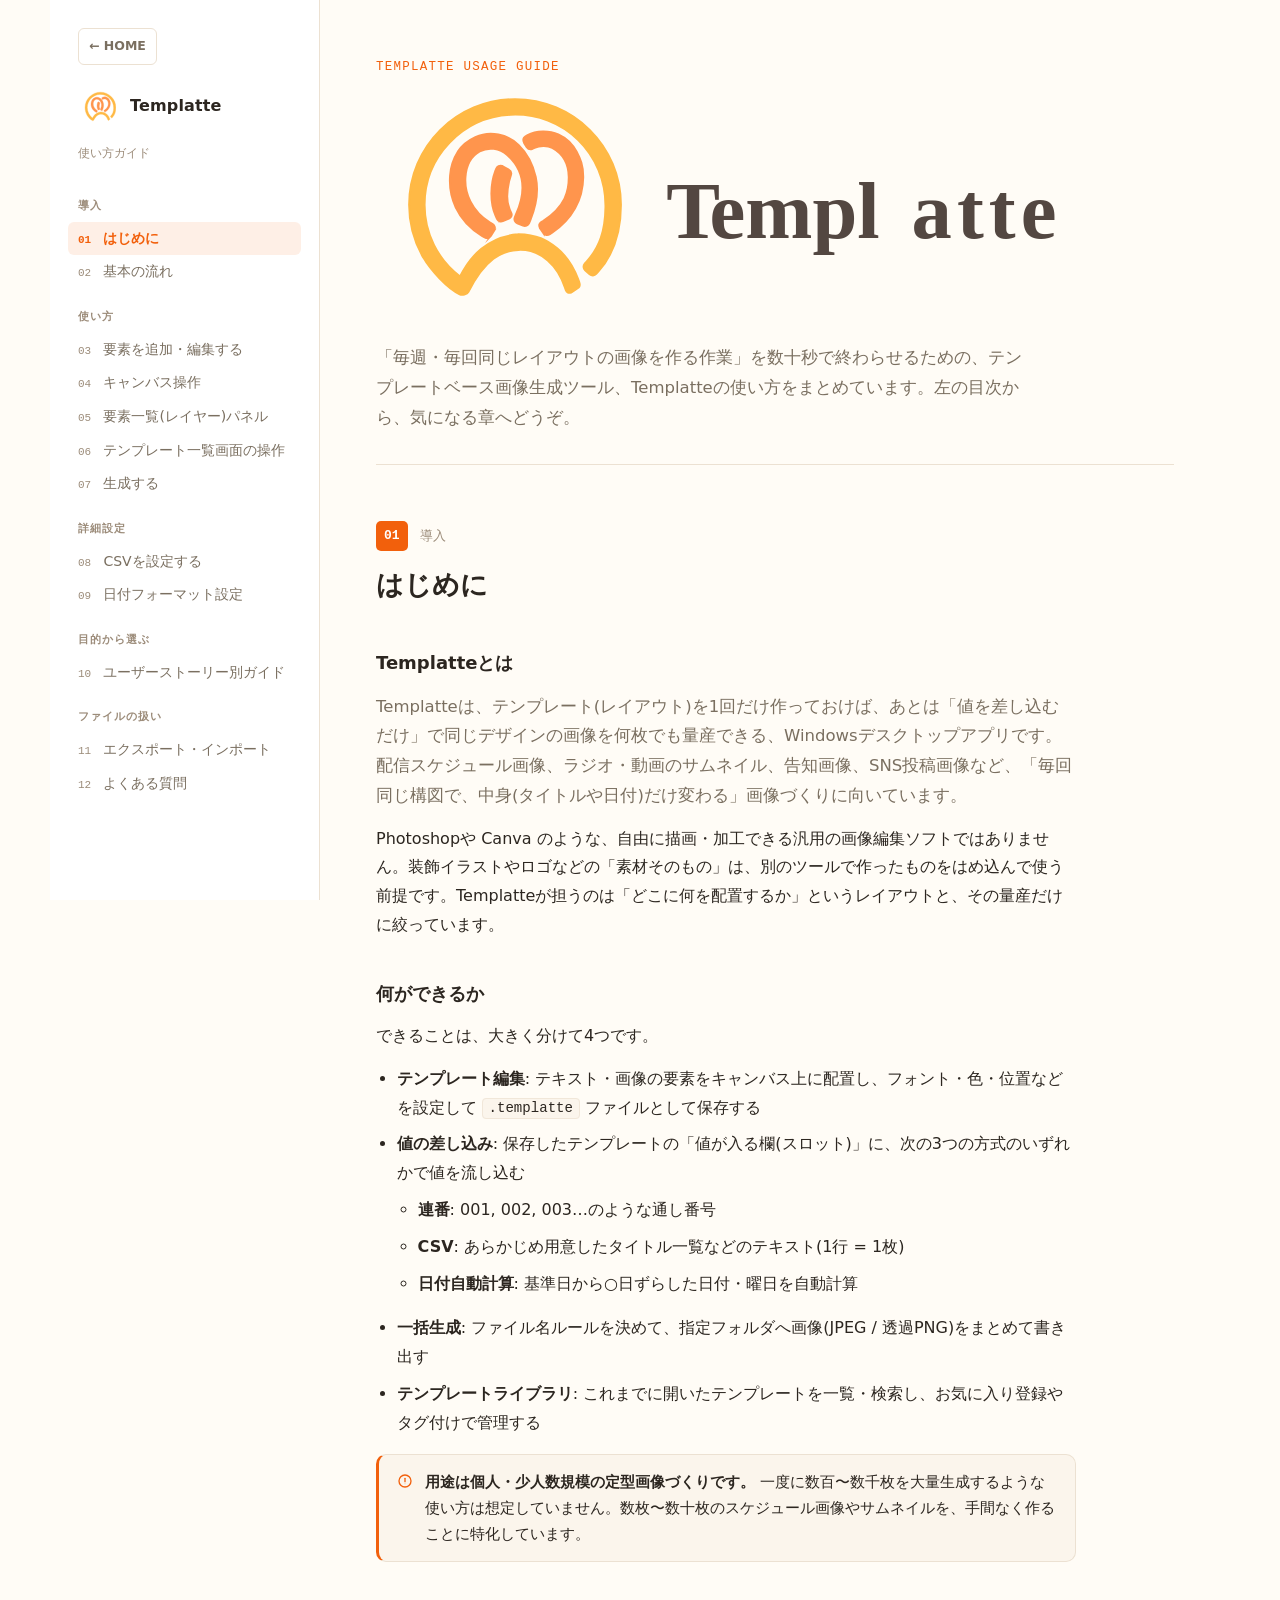
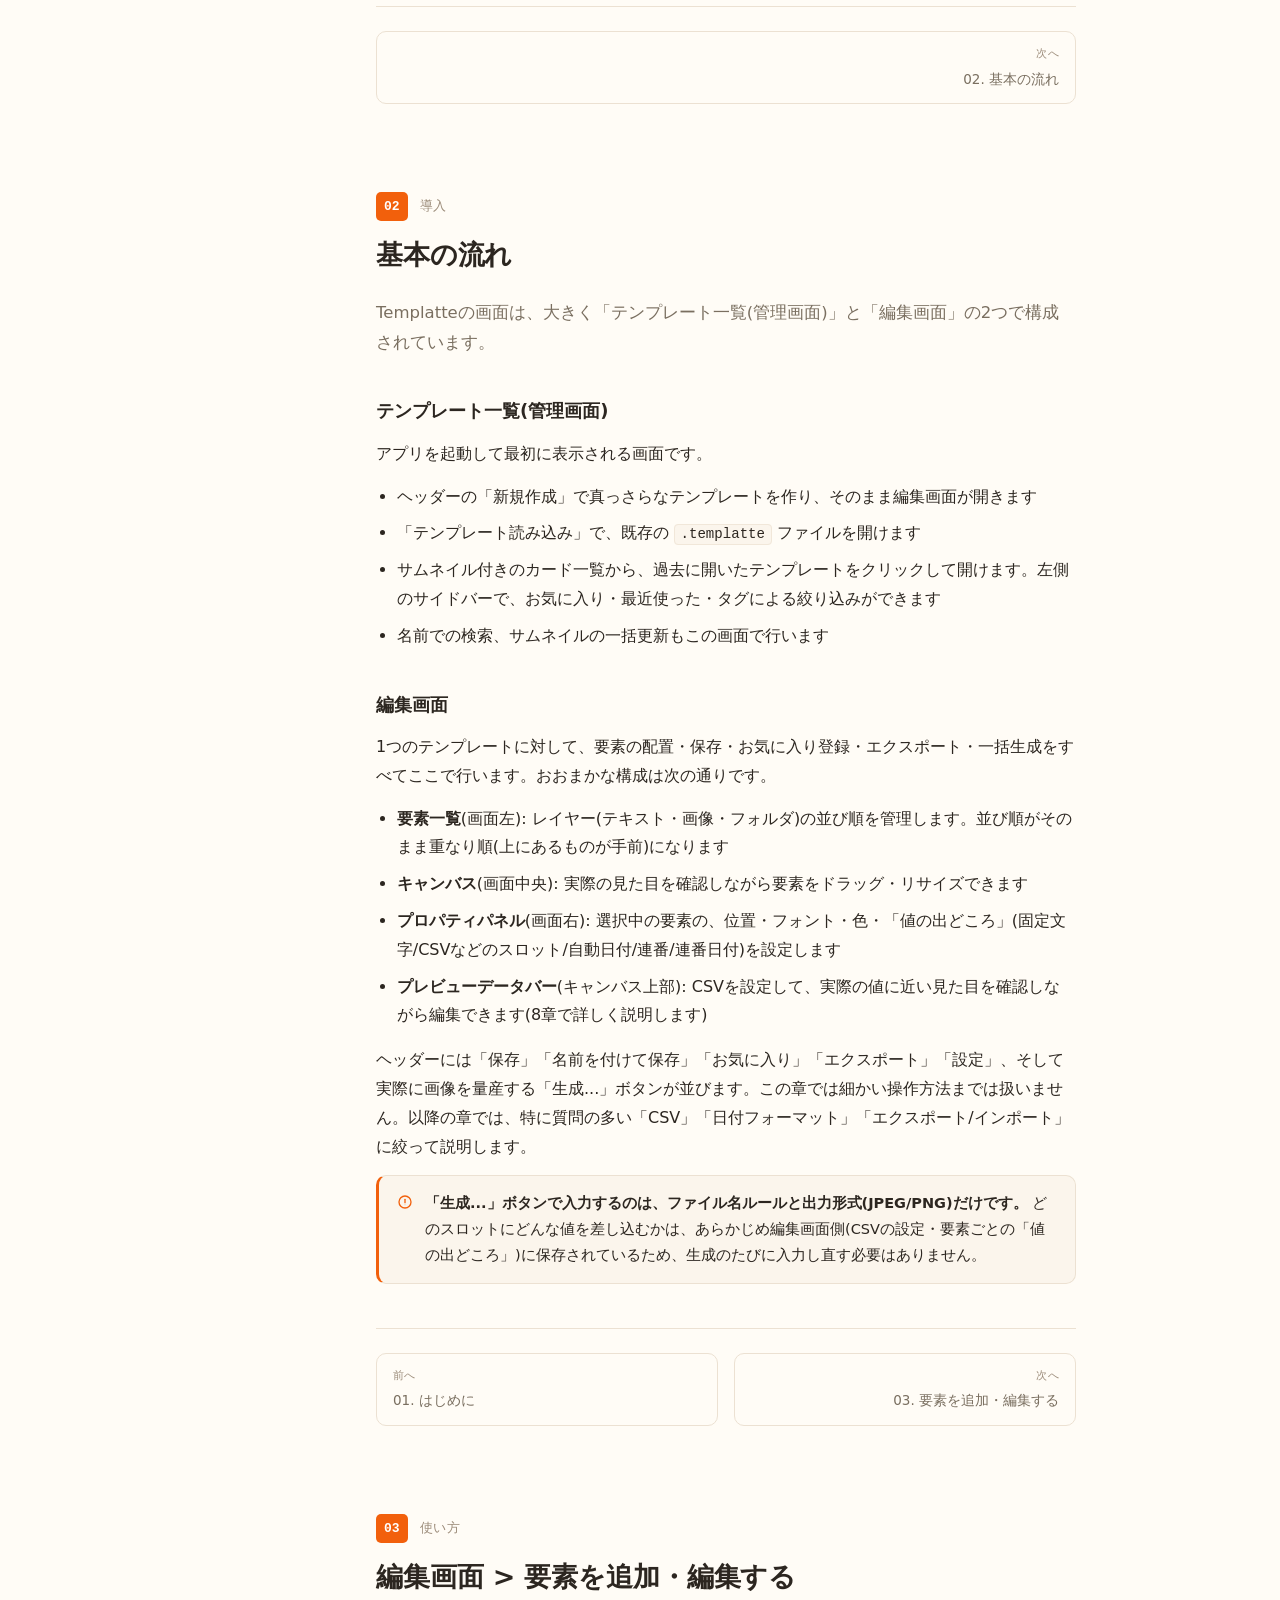
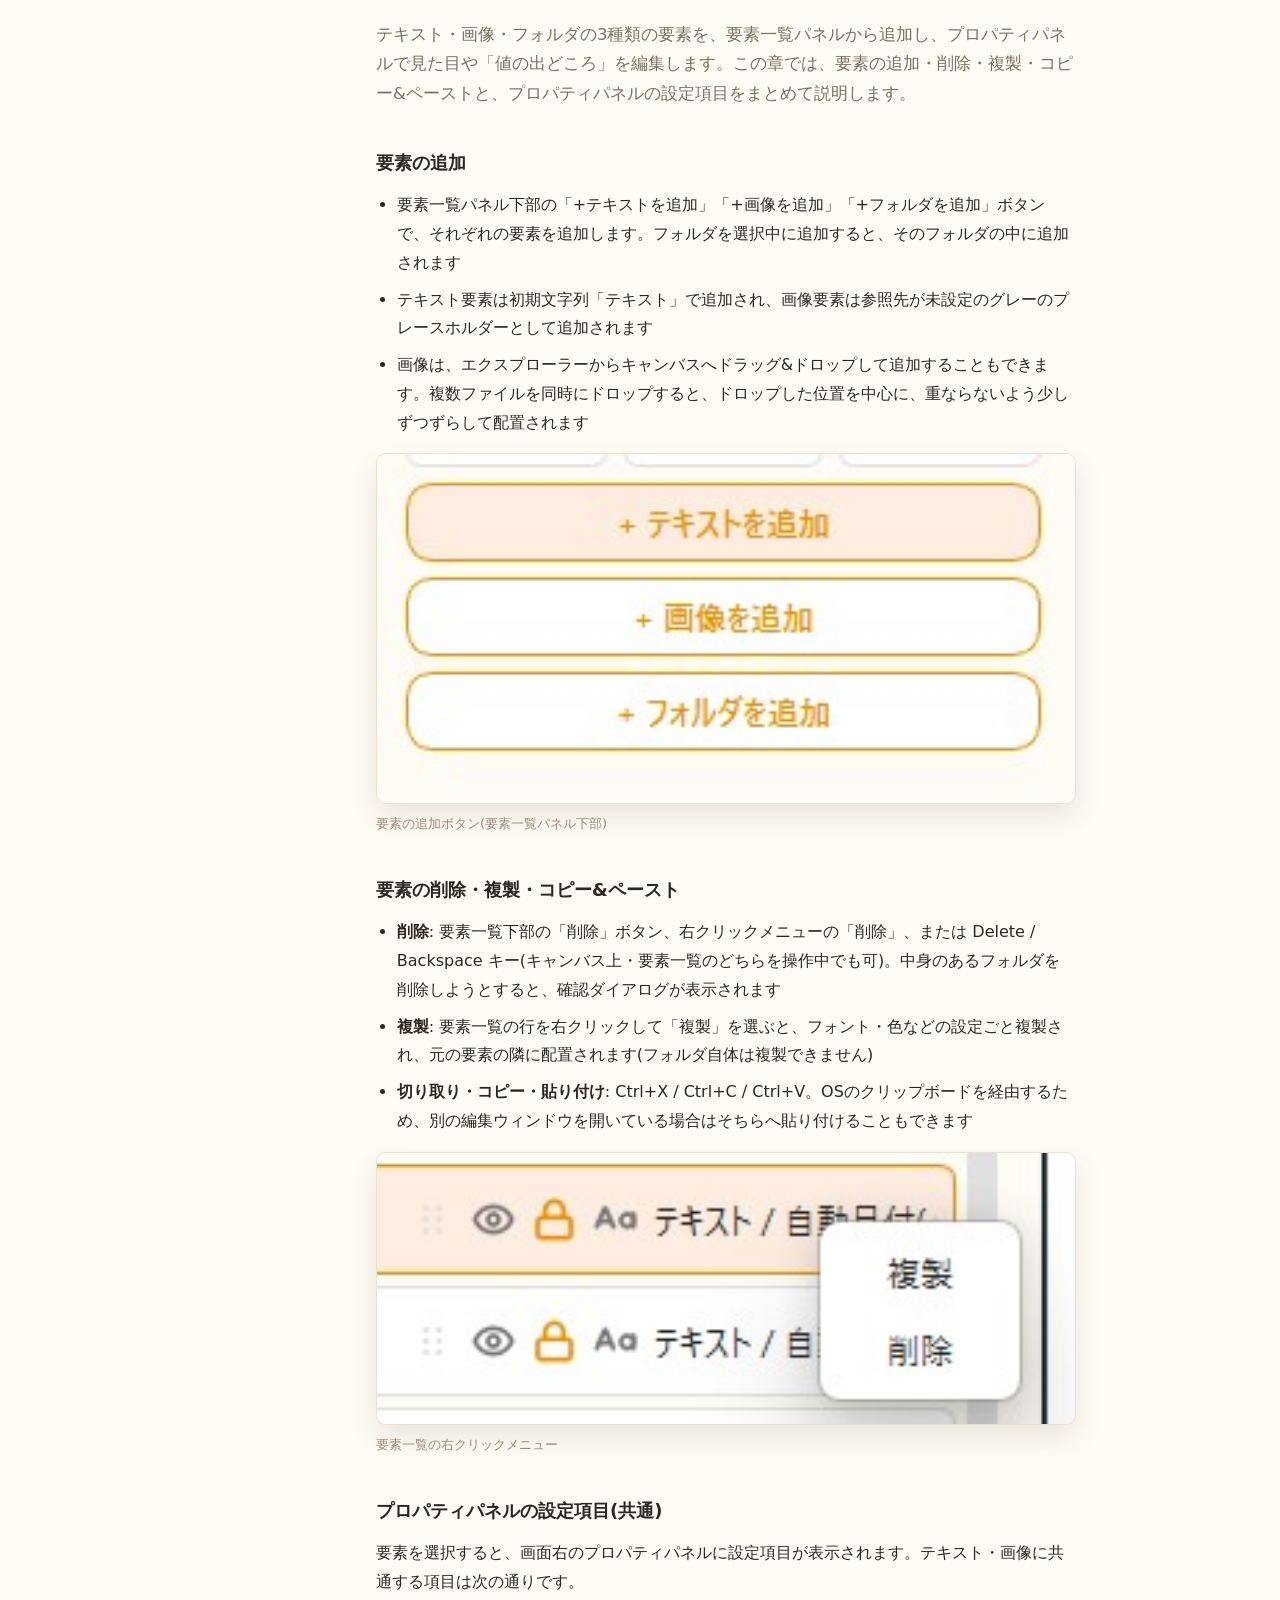
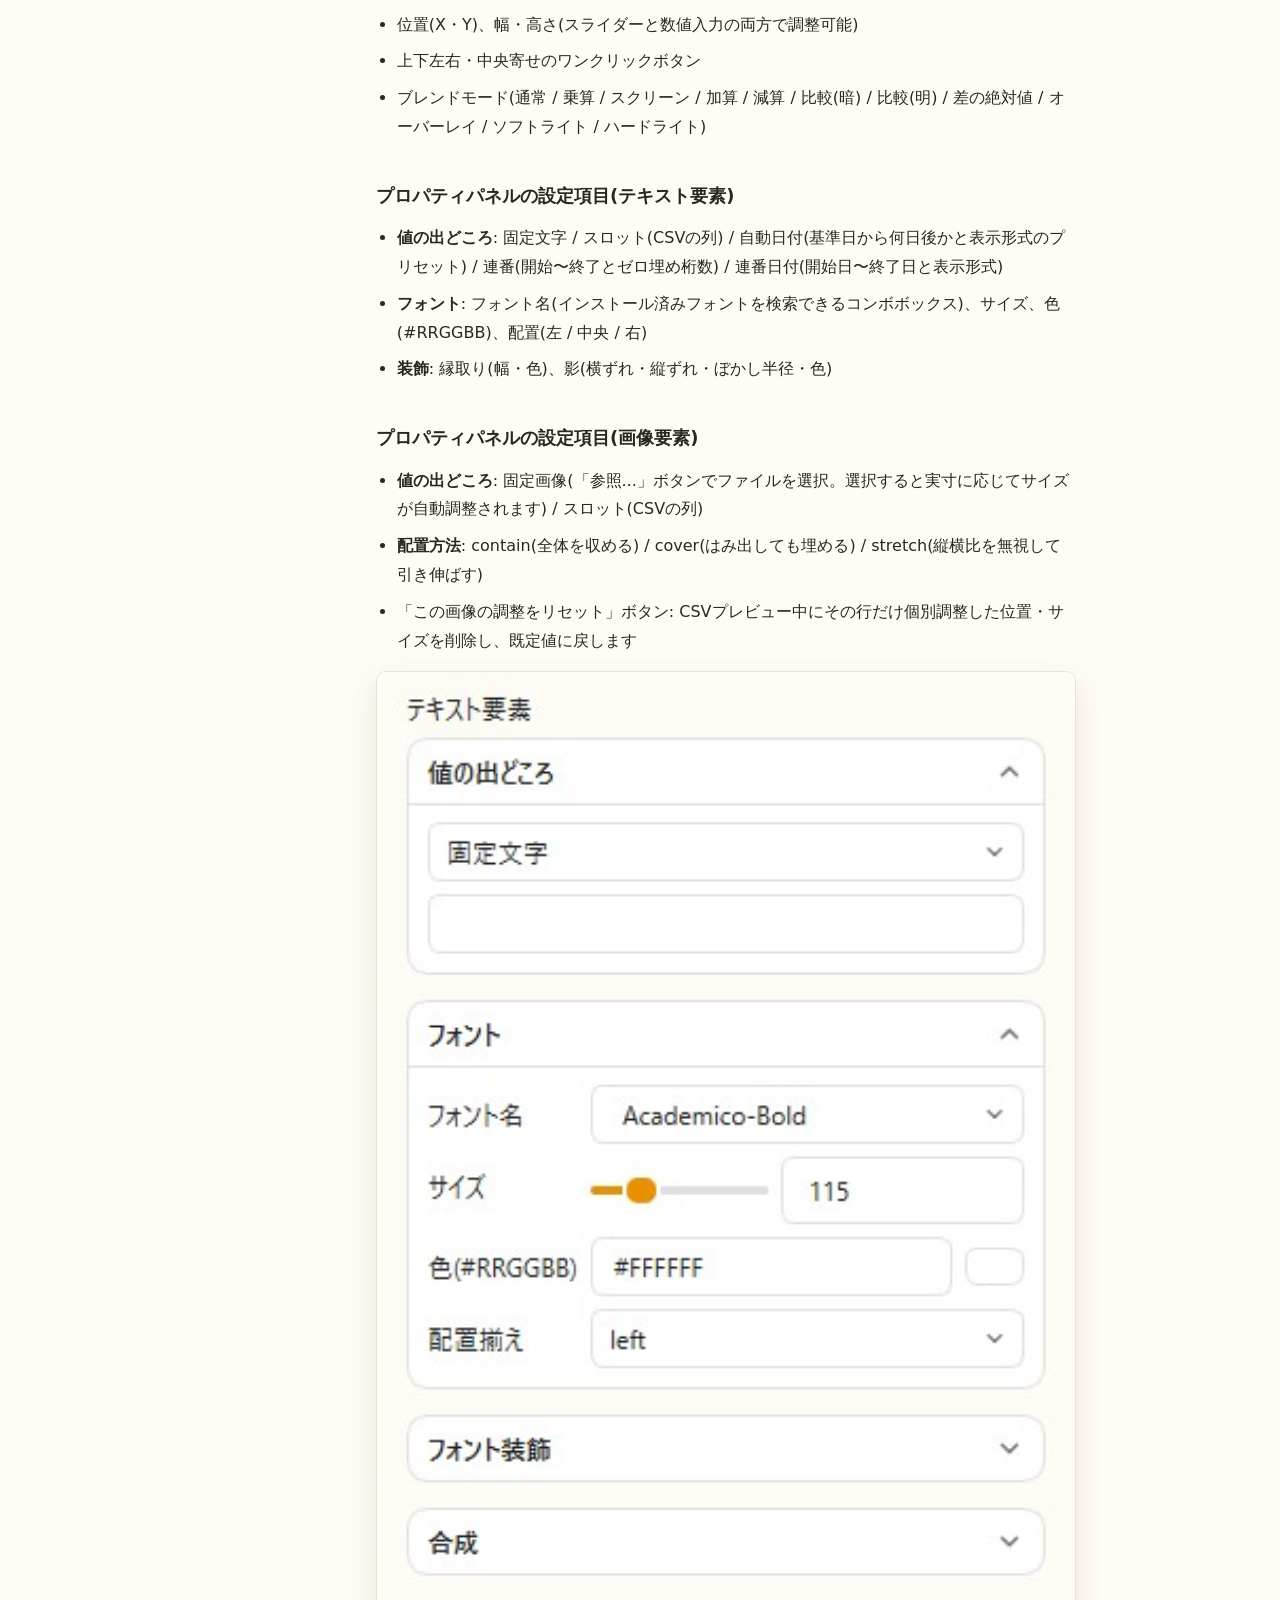
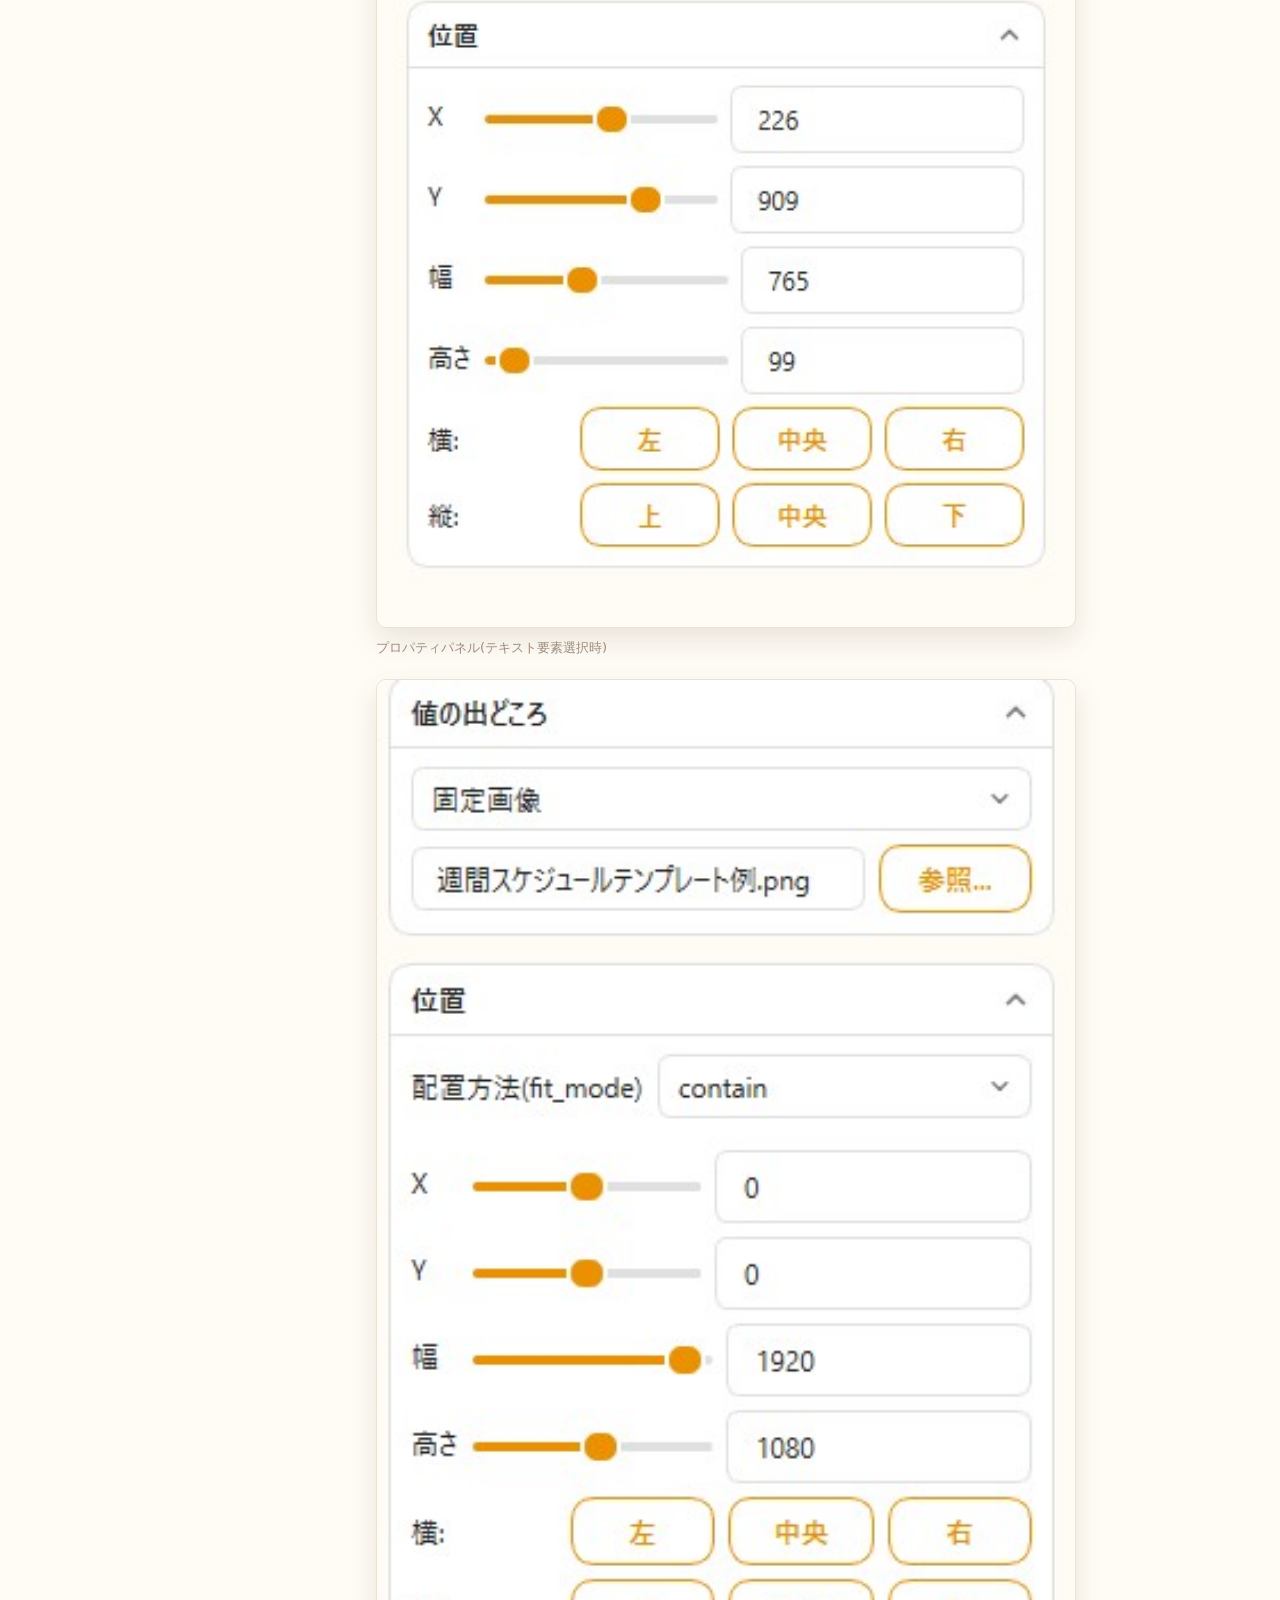
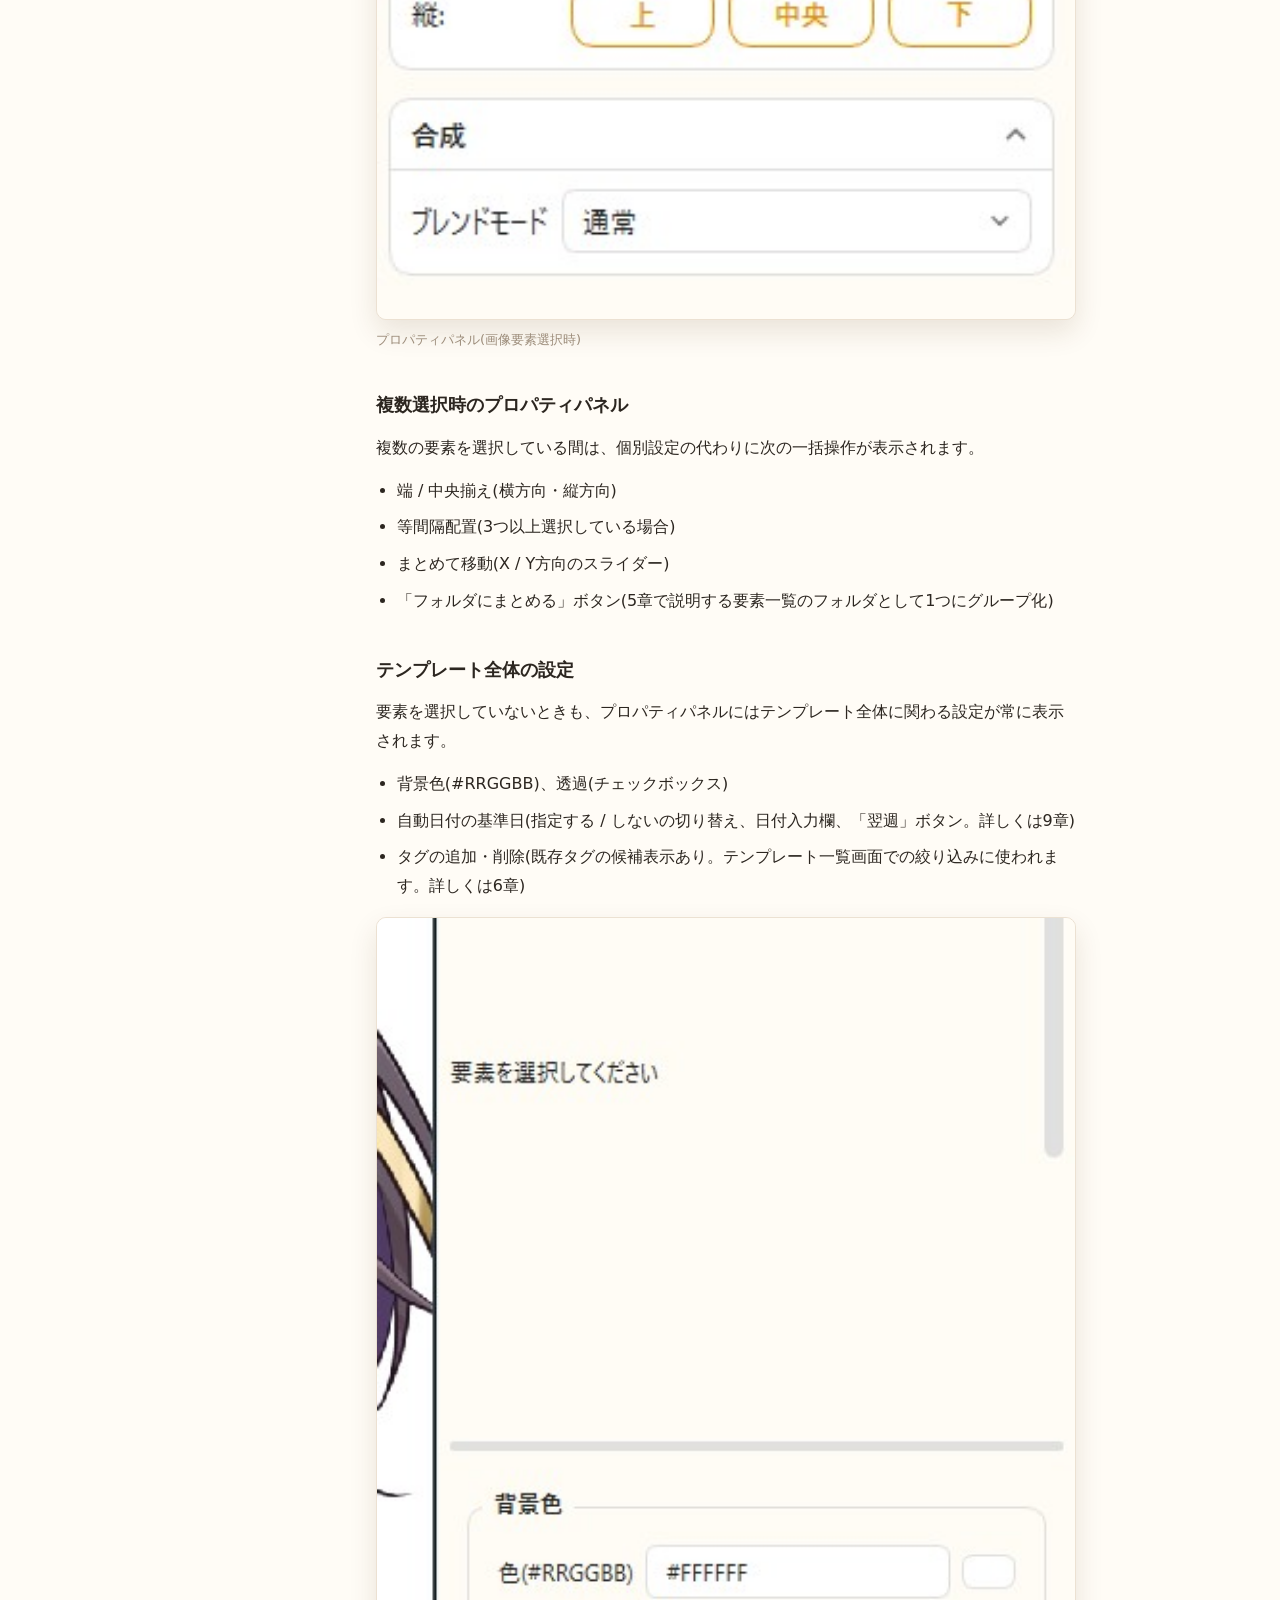
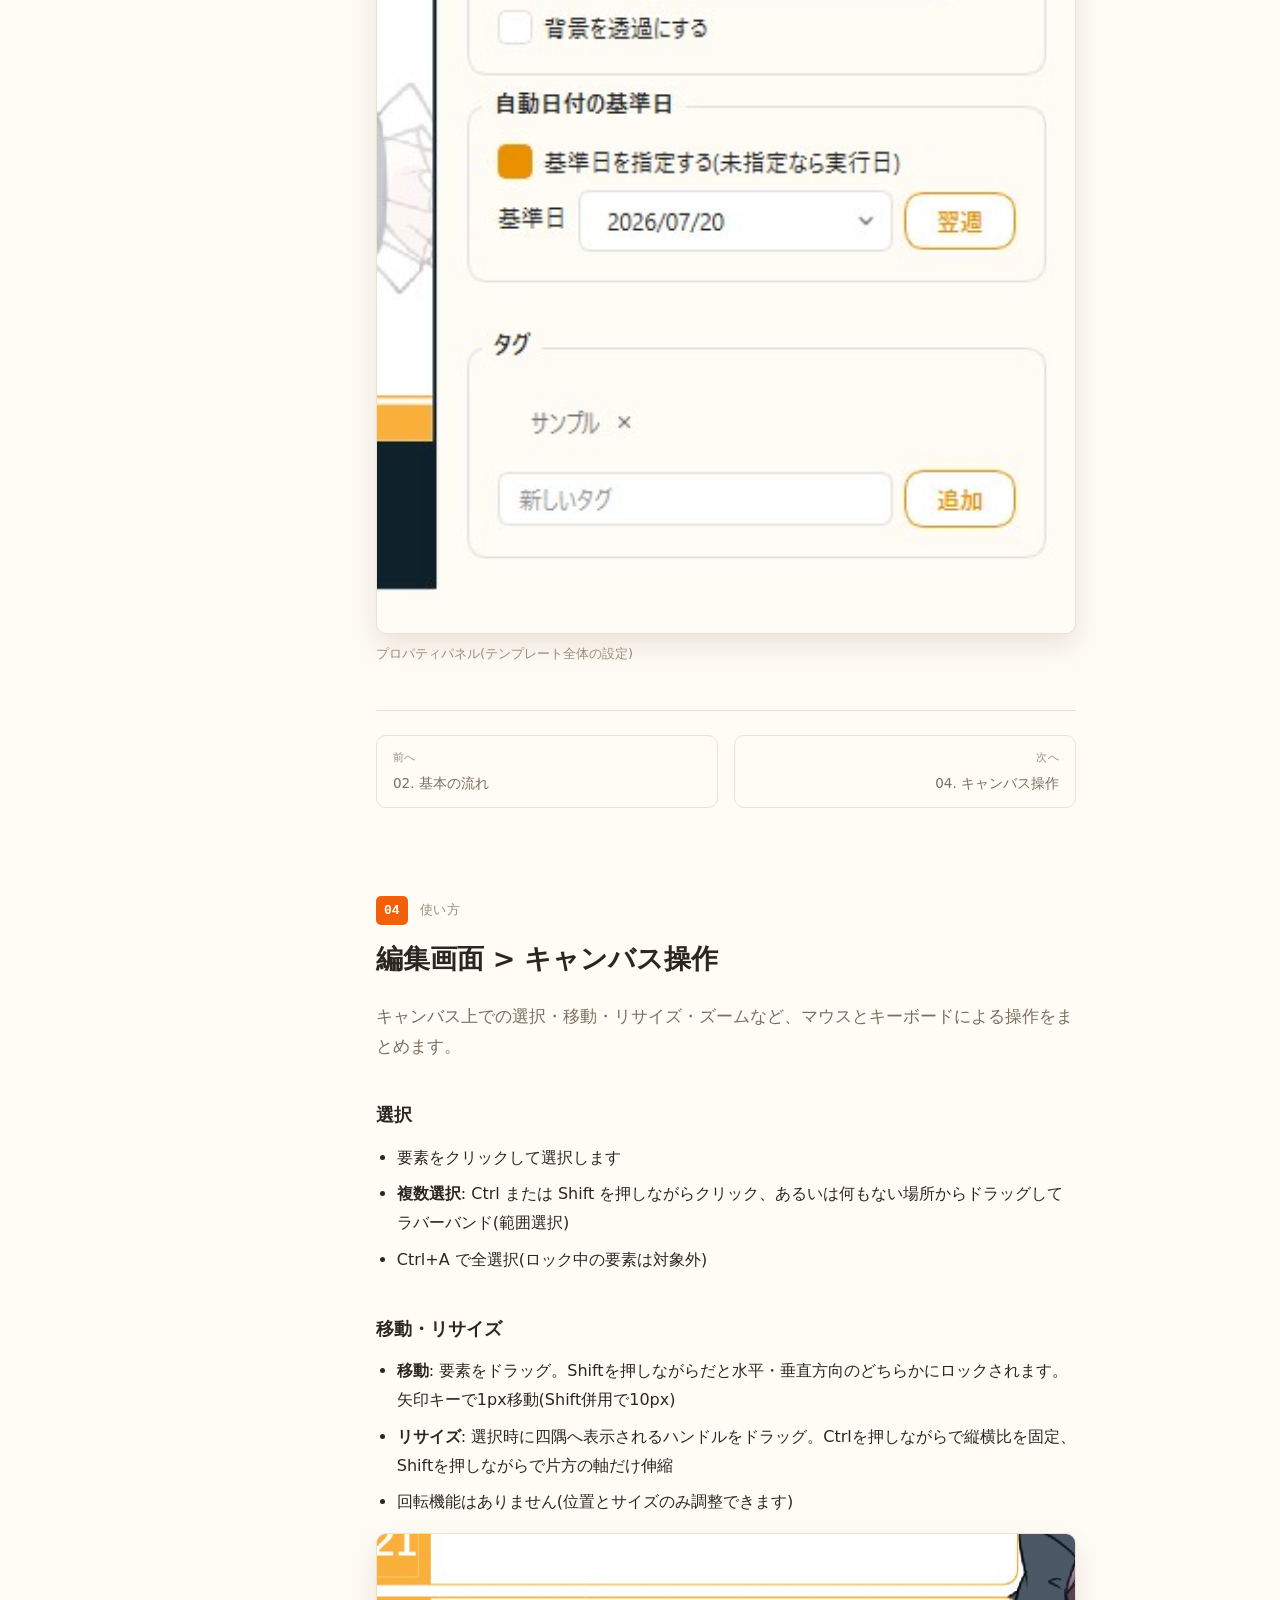
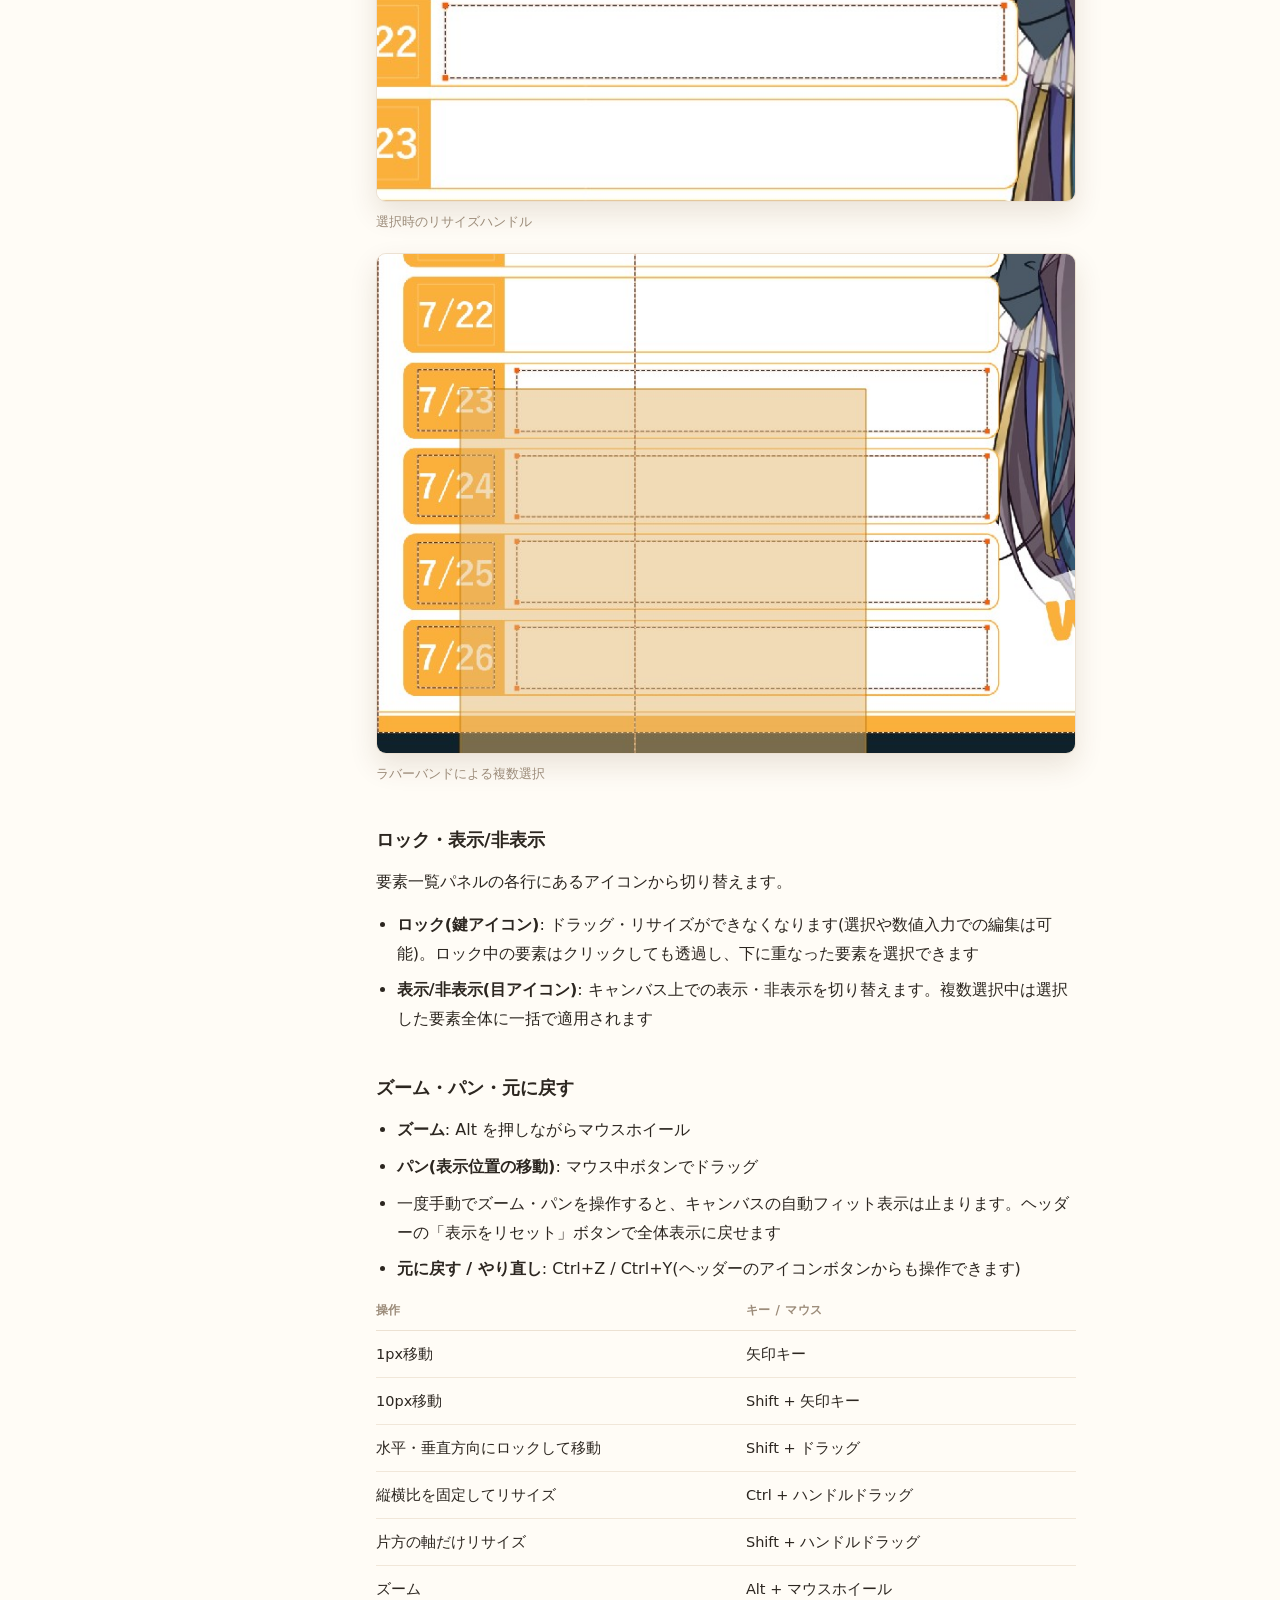
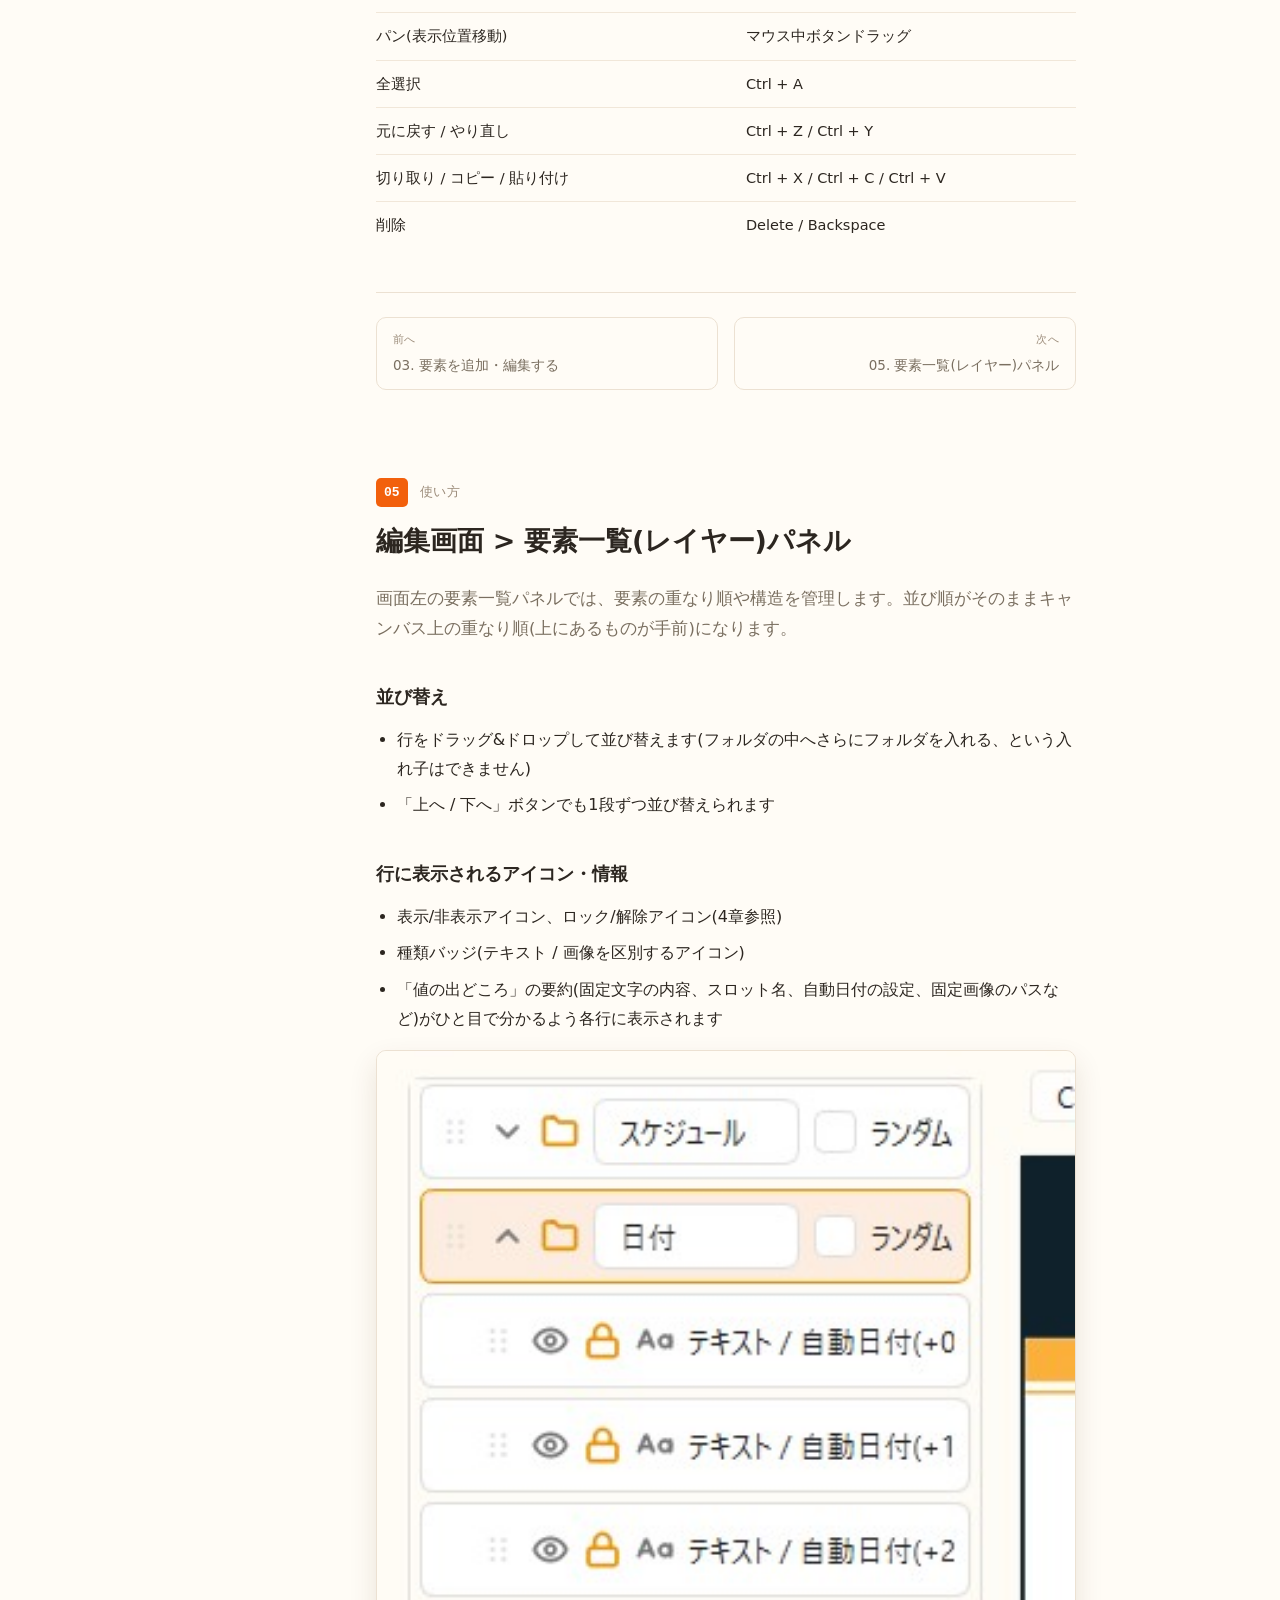
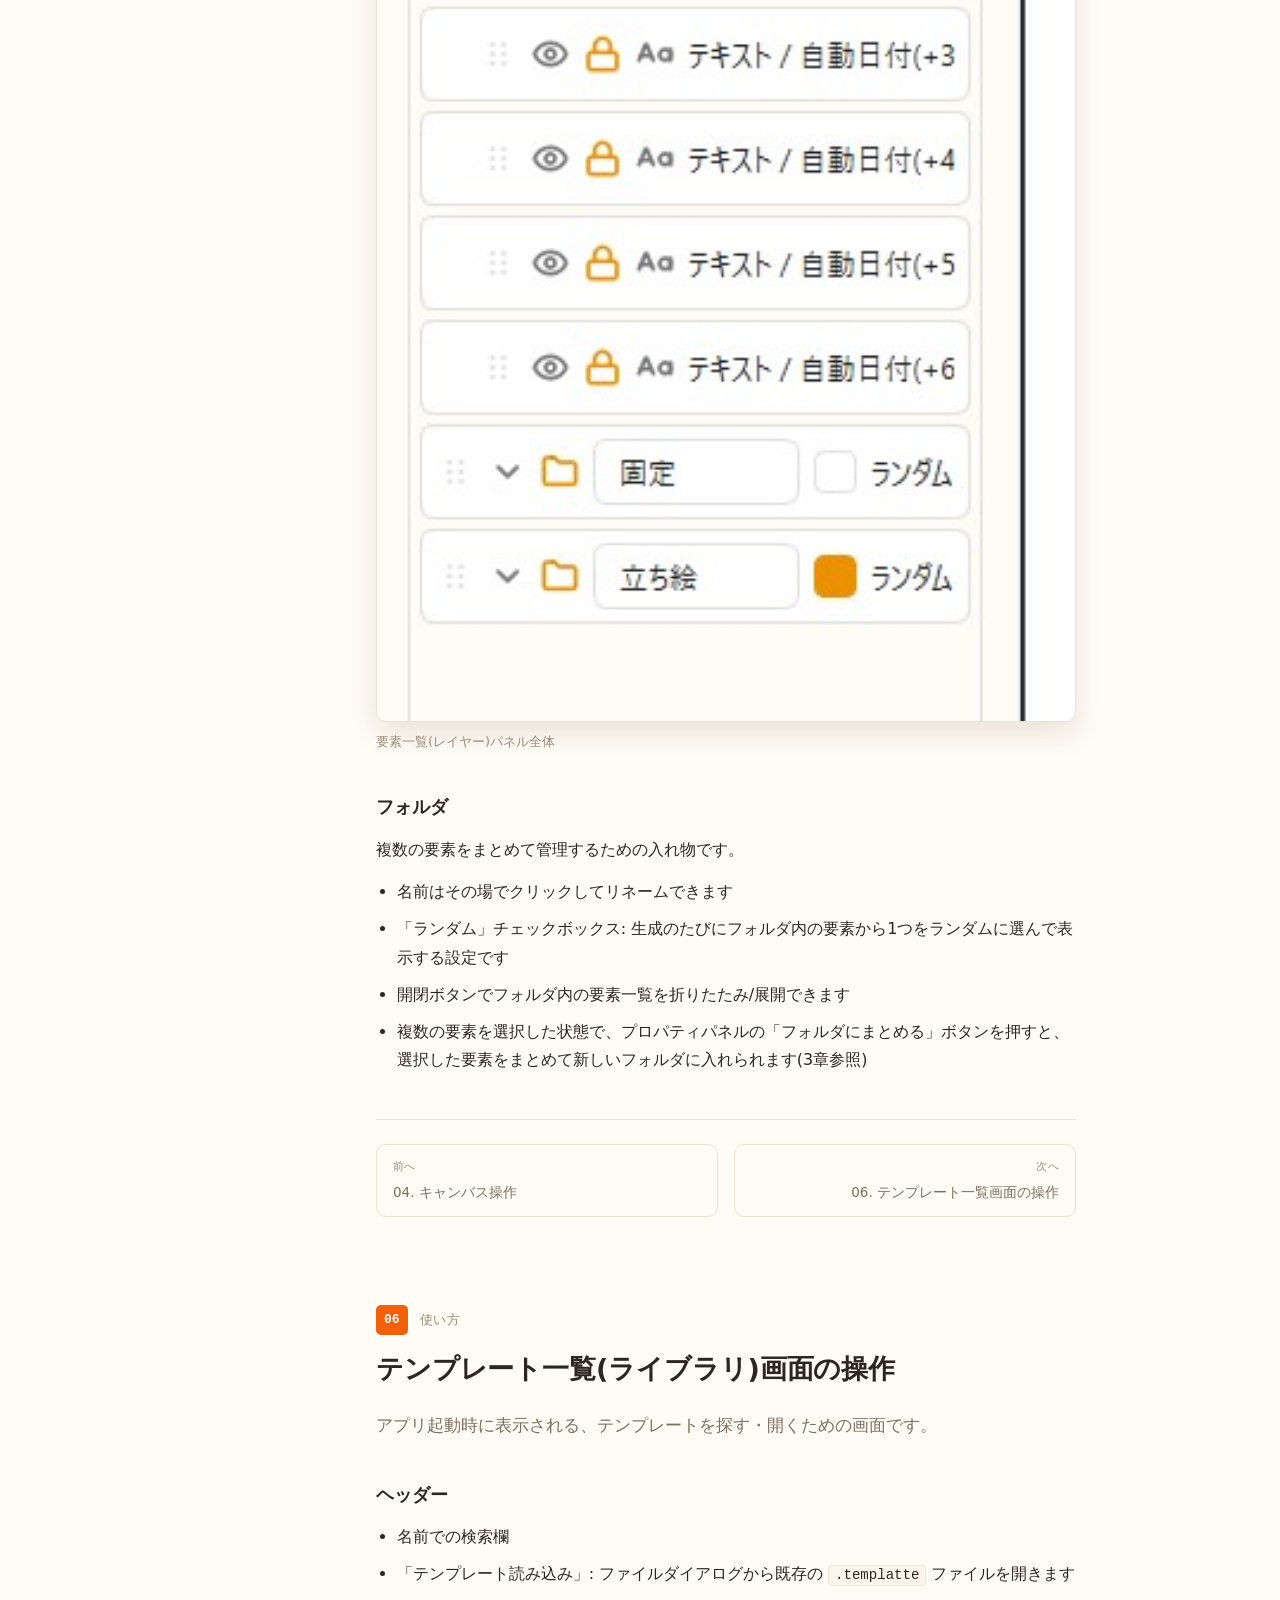
==== commit df27190c: "templatte update" ====
--- a/Templatte/Templatte.html
+++ b/Templatte/Templatte.html
@@ -20,7 +20,9 @@
   <aside class="sidebar" id="sidebar">
     <a class="home-link" href="../index.html">← HOME</a>
     <div class="brand">
-      <span class="brand-mark">Tt</span>
+      <span class="brand-logo">
+        <img src="icons/Templatte.svg" alt="Templatte" style="width: 32px; height: 32px;">
+      </span>
       <span class="brand-name">Templatte</span>
     </div>
     <span class="brand-sub">使い方ガイド</span>
@@ -59,7 +61,7 @@
   <main class="content">
     <header class="doc-header">
       <p class="doc-eyebrow">Templatte Usage Guide</p>
-      <h1 class="doc-title">Templatte 使い方ガイド</h1>
+      <h1 class="doc-title"><img src="icons/Templatte_文字入り.svg" alt="Templatte" style="width: 100%;"></h1>
       <p class="doc-lede">「毎週・毎回同じレイアウトの画像を作る作業」を数十秒で終わらせるための、テンプレートベース画像生成ツール、Templatteの使い方をまとめています。左の目次から、気になる章へどうぞ。</p>
     </header>
 
@@ -147,7 +149,7 @@
       </ul>
 
       <figure class="screenshot">
-        <img src="screenshots/ch03-add-buttons.png" alt="要素一覧パネル下部の「+テキストを追加」「+画像を追加」「+フォルダを追加」ボタン">
+        <img src="screenshots/ch03-add-buttons.jpg" alt="要素一覧パネル下部の「+テキストを追加」「+画像を追加」「+フォルダを追加」ボタン">
         <figcaption>要素の追加ボタン(要素一覧パネル下部)</figcaption>
       </figure>
 
@@ -159,7 +161,7 @@
       </ul>
 
       <figure class="screenshot">
-        <img src="screenshots/ch03-context-menu.png" alt="要素一覧の右クリックメニュー。複製・削除などの項目が並んでいる">
+        <img src="screenshots/ch03-context-menu.jpg" alt="要素一覧の右クリックメニュー。複製・削除などの項目が並んでいる">
         <figcaption>要素一覧の右クリックメニュー</figcaption>
       </figure>
 
@@ -186,11 +188,11 @@
       </ul>
 
       <figure class="screenshot">
-        <img src="screenshots/ch03-properties-text.png" alt="テキスト要素選択時のプロパティパネル。値の出どころ・フォント・色・縁取り・影の設定項目が見える">
+        <img src="screenshots/ch03-properties-text.jpg" alt="テキスト要素選択時のプロパティパネル。値の出どころ・フォント・色・縁取り・影の設定項目が見える">
         <figcaption>プロパティパネル(テキスト要素選択時)</figcaption>
       </figure>
       <figure class="screenshot">
-        <img src="screenshots/ch03-properties-image.png" alt="画像要素選択時のプロパティパネル。値の出どころ(参照ボタン)と配置方法(contain/cover/stretch)が見える">
+        <img src="screenshots/ch03-properties-image.jpg" alt="画像要素選択時のプロパティパネル。値の出どころ(参照ボタン)と配置方法(contain/cover/stretch)が見える">
         <figcaption>プロパティパネル(画像要素選択時)</figcaption>
       </figure>
 
@@ -212,7 +214,7 @@
       </ul>
 
       <figure class="screenshot">
-        <img src="screenshots/ch03-template-settings.png" alt="要素未選択時のプロパティパネル。背景色・基準日・タグなどテンプレート全体の設定項目が見える">
+        <img src="screenshots/ch03-template-settings.jpg" alt="要素未選択時のプロパティパネル。背景色・基準日・タグなどテンプレート全体の設定項目が見える">
         <figcaption>プロパティパネル(テンプレート全体の設定)</figcaption>
       </figure>
 
@@ -243,11 +245,11 @@
       </ul>
 
       <figure class="screenshot">
-        <img src="screenshots/ch04-resize-handles.png" alt="要素選択時にキャンバス上へ表示される四隅のリサイズハンドル">
+        <img src="screenshots/ch04-resize-handles.jpg" alt="要素選択時にキャンバス上へ表示される四隅のリサイズハンドル">
         <figcaption>選択時のリサイズハンドル</figcaption>
       </figure>
       <figure class="screenshot">
-        <img src="screenshots/ch04-multi-select.png" alt="何もない場所からドラッグして複数の要素をラバーバンドで範囲選択している状態">
+        <img src="screenshots/ch04-multi-select.jpg" alt="何もない場所からドラッグして複数の要素をラバーバンドで範囲選択している状態">
         <figcaption>ラバーバンドによる複数選択</figcaption>
       </figure>
 
@@ -309,7 +311,7 @@
       </ul>
 
       <figure class="screenshot">
-        <img src="screenshots/ch05-layer-panel.png" alt="要素一覧パネル全体。並び順・表示非表示アイコン・ロックアイコン・種類バッジ・値の出どころの要約が見える">
+        <img src="screenshots/ch05-layer-panel.jpg" alt="要素一覧パネル全体。並び順・表示非表示アイコン・ロックアイコン・種類バッジ・値の出どころの要約が見える">
         <figcaption>要素一覧(レイヤー)パネル全体</figcaption>
       </figure>
 
@@ -321,11 +323,6 @@
         <li>開閉ボタンでフォルダ内の要素一覧を折りたたみ/展開できます</li>
         <li>複数の要素を選択した状態で、プロパティパネルの「フォルダにまとめる」ボタンを押すと、選択した要素をまとめて新しいフォルダに入れられます(3章参照)</li>
       </ul>
-
-      <figure class="screenshot">
-        <img src="screenshots/ch05-folder-group.png" alt="複数の要素をまとめたフォルダが要素一覧に展開表示されている状態">
-        <figcaption>フォルダにまとめた状態</figcaption>
-      </figure>
 
       <div class="chapter-nav">
         <a class="prev" href="#ch04"><span class="dir">前へ</span>04. キャンバス操作</a>
@@ -356,12 +353,8 @@
       <p>これらの絞り込み条件は、すべてAND条件で組み合わせられます。</p>
 
       <figure class="screenshot">
-        <img src="screenshots/ch06-library-top.png" alt="テンプレート一覧画面全体。左のサイドバーとサムネイル付きカード一覧が見える">
+        <img src="screenshots/ch06-library-top.jpg" alt="テンプレート一覧画面全体。左のサイドバーとサムネイル付きカード一覧が見える">
         <figcaption>テンプレート一覧画面全体</figcaption>
-      </figure>
-      <figure class="screenshot">
-        <img src="screenshots/ch06-library-sidebar.png" alt="サイドバーのお気に入り・最近使った・タグによる絞り込みメニュー">
-        <figcaption>サイドバーの絞り込みメニュー</figcaption>
       </figure>
 
       <h3>カード</h3>
@@ -379,11 +372,6 @@
         <li><strong>zip出力</strong>: 11章で説明するエクスポートと同様に、参照画像を含めてZIP化します</li>
         <li><strong>ライブラリから削除</strong>: 確認ダイアログの後、この一覧・お気に入り・タグ・生成履歴からのみ削除します。<code>.templatte</code> ファイルや画像自体は削除されません</li>
       </ul>
-
-      <figure class="screenshot">
-        <img src="screenshots/ch06-library-card-menu.png" alt="テンプレートカードのケバブメニュー。ファイルの場所を開く・zip出力・ライブラリから削除の項目が見える">
-        <figcaption>カードのケバブメニュー</figcaption>
-      </figure>
 
       <div class="callout note">
         <span class="icon"><svg width="16" height="16" viewBox="0 0 24 24" fill="none" stroke="currentColor" stroke-width="2" stroke-linecap="round" stroke-linejoin="round"><circle cx="12" cy="12" r="9"/><line x1="12" y1="8" x2="12" y2="13"/><circle cx="12" cy="16.3" r="0.6" fill="currentColor" stroke="none"/></svg></span>
@@ -419,11 +407,11 @@
       </ol>
 
       <figure class="screenshot">
-        <img src="screenshots/ch07-generate-dialog.png" alt="生成ダイアログ。ファイル名ルールの入力欄と出力形式(PNG/JPEG)の選択肢が見える">
+        <img src="screenshots/ch07-generate-dialog.jpg" alt="生成ダイアログ。ファイル名ルールの入力欄と出力形式(PNG/JPEG)の選択肢が見える">
         <figcaption>生成ダイアログ</figcaption>
       </figure>
       <figure class="screenshot">
-        <img src="screenshots/ch07-generate-complete.png" alt="生成完了ダイアログ。フォルダを開くボタンが見える">
+        <img src="screenshots/ch07-generate-complete.jpg" alt="生成完了ダイアログ。フォルダを開くボタンが見える">
         <figcaption>生成完了ダイアログ</figcaption>
       </figure>
 
@@ -471,7 +459,7 @@
       <p>「連番」「連番日付」で名前を付けたスロットは、CSVを介さずにテンプレート単体で完結するため、CSVを用意しなくても一括生成できます。CSVが必要になるのは、行ごとに異なる自由なテキスト(タイトルなど)を差し込みたい場合です。</p>
 
       <figure class="screenshot">
-        <img src="screenshots/ch08-preview-bar.png" alt="プレビューデータバー。CSVを設定ボタン・ファイル名リンク・前へ次へボタン">
+        <img src="screenshots/ch08-preview-bar.jpg" alt="プレビューデータバー。CSVを設定ボタン・ファイル名リンク・前へ次へボタン">
         <figcaption>プレビューデータバー(CSVを設定 / ファイル名リンク / 前へ・次へ)</figcaption>
       </figure>
 
--- a/Templatte/Templatte.css
+++ b/Templatte/Templatte.css
@@ -117,24 +117,20 @@
 
   .brand {
     display: flex;
-    align-items: baseline;
+    align-items: center;
     gap: 8px;
     padding: 4px 10px 20px;
   }
-  .brand-mark {
-    font-family: var(--templatte-font-mono);
-    font-weight: 700;
-    font-size: 13px;
-    letter-spacing: 0.06em;
-    color: var(--templatte-accent-ink);
-    background: var(--templatte-accent);
-    border-radius: 5px;
+  .brand-logo {
+    display: flex;
+    align-items: center;
     padding: 1px 6px;
   }
   .brand-name {
     font-weight: 700;
     font-size: 16px;
     letter-spacing: 0.01em;
+    line-height: 1;
   }
   .brand-sub {
     display: block;
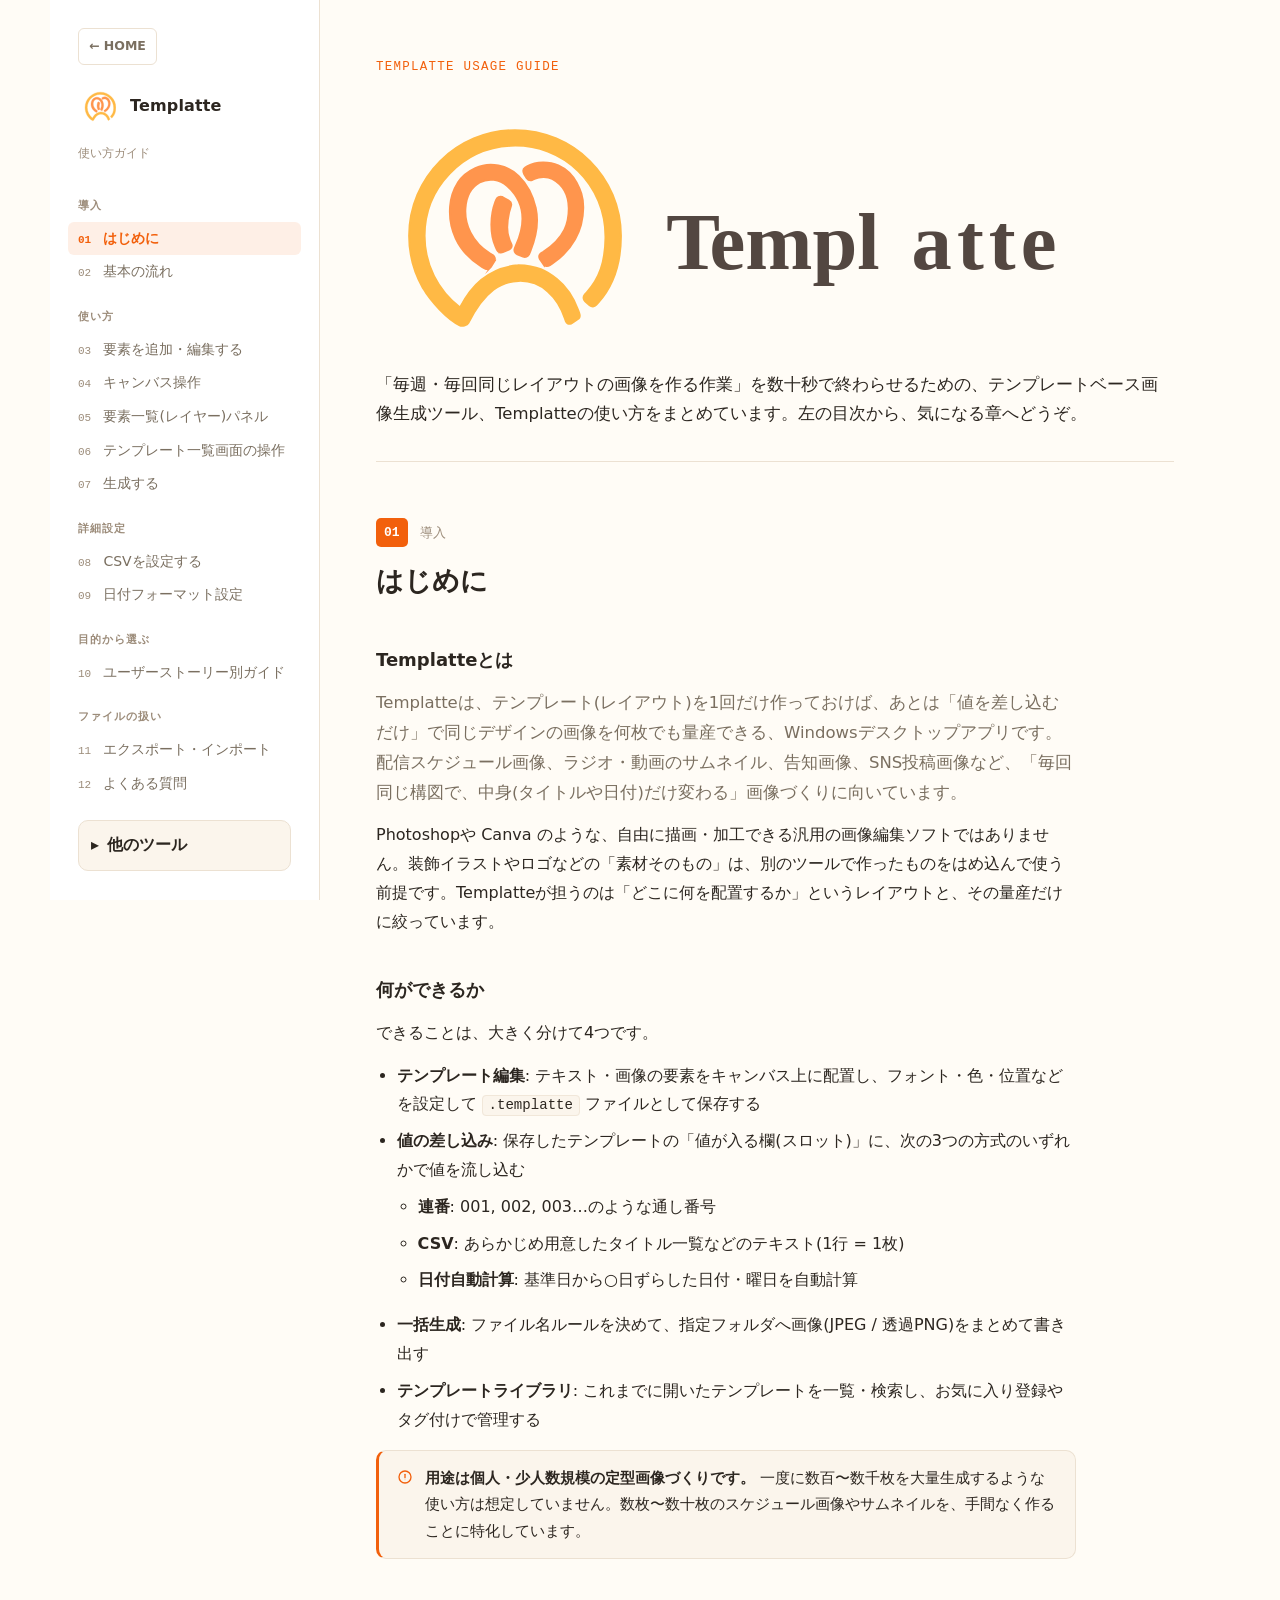
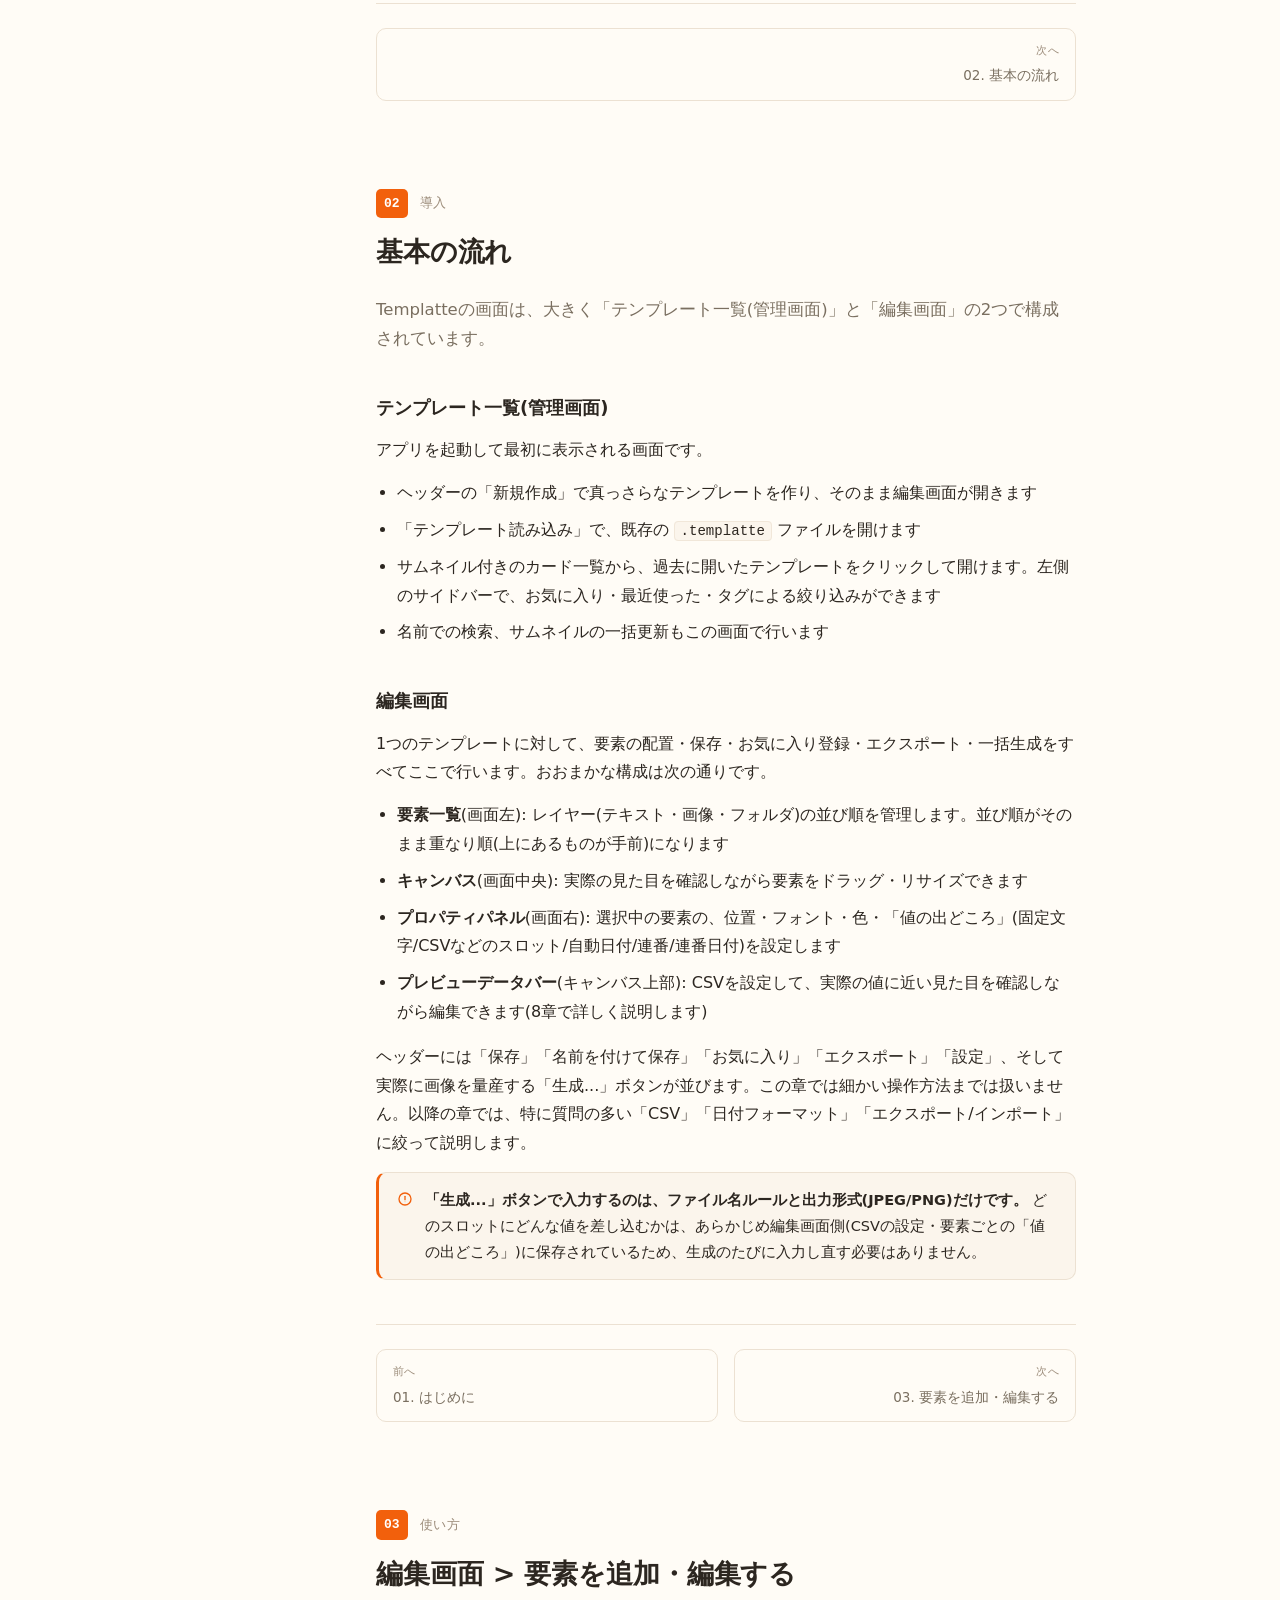
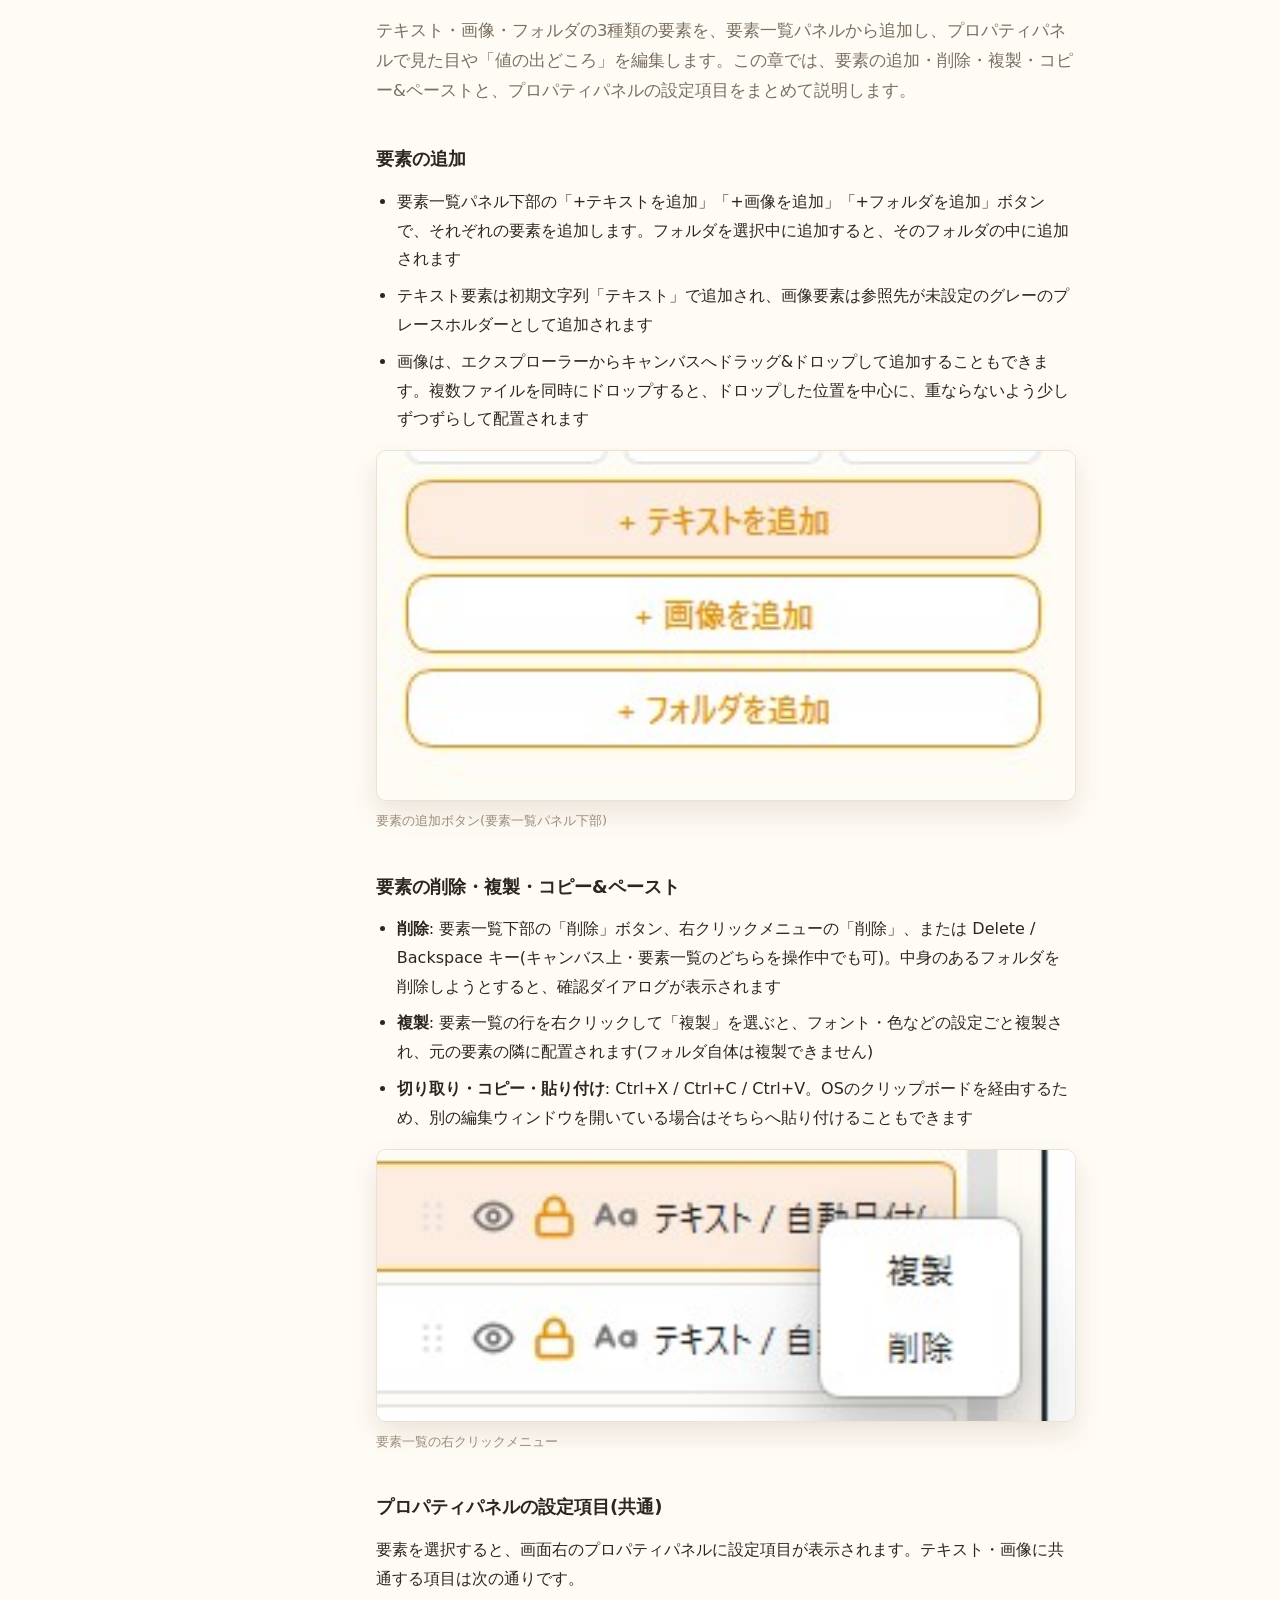
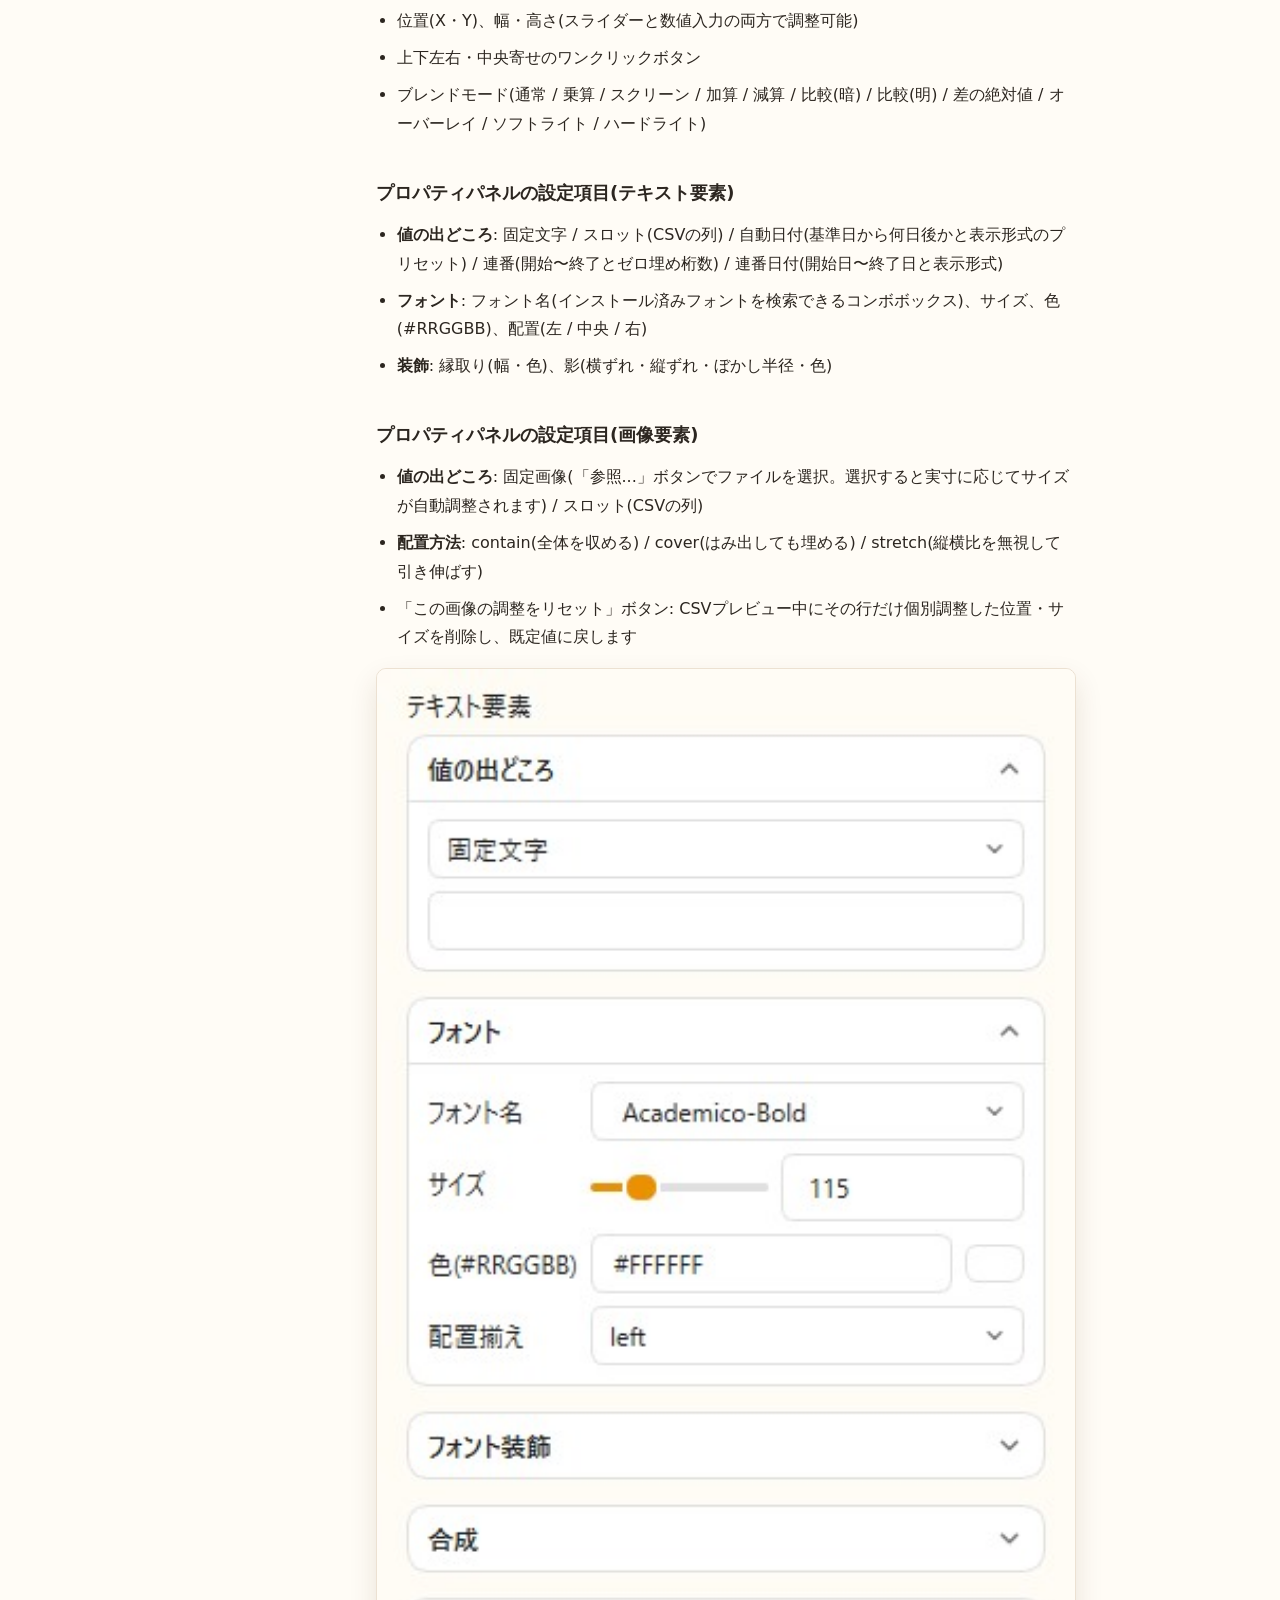
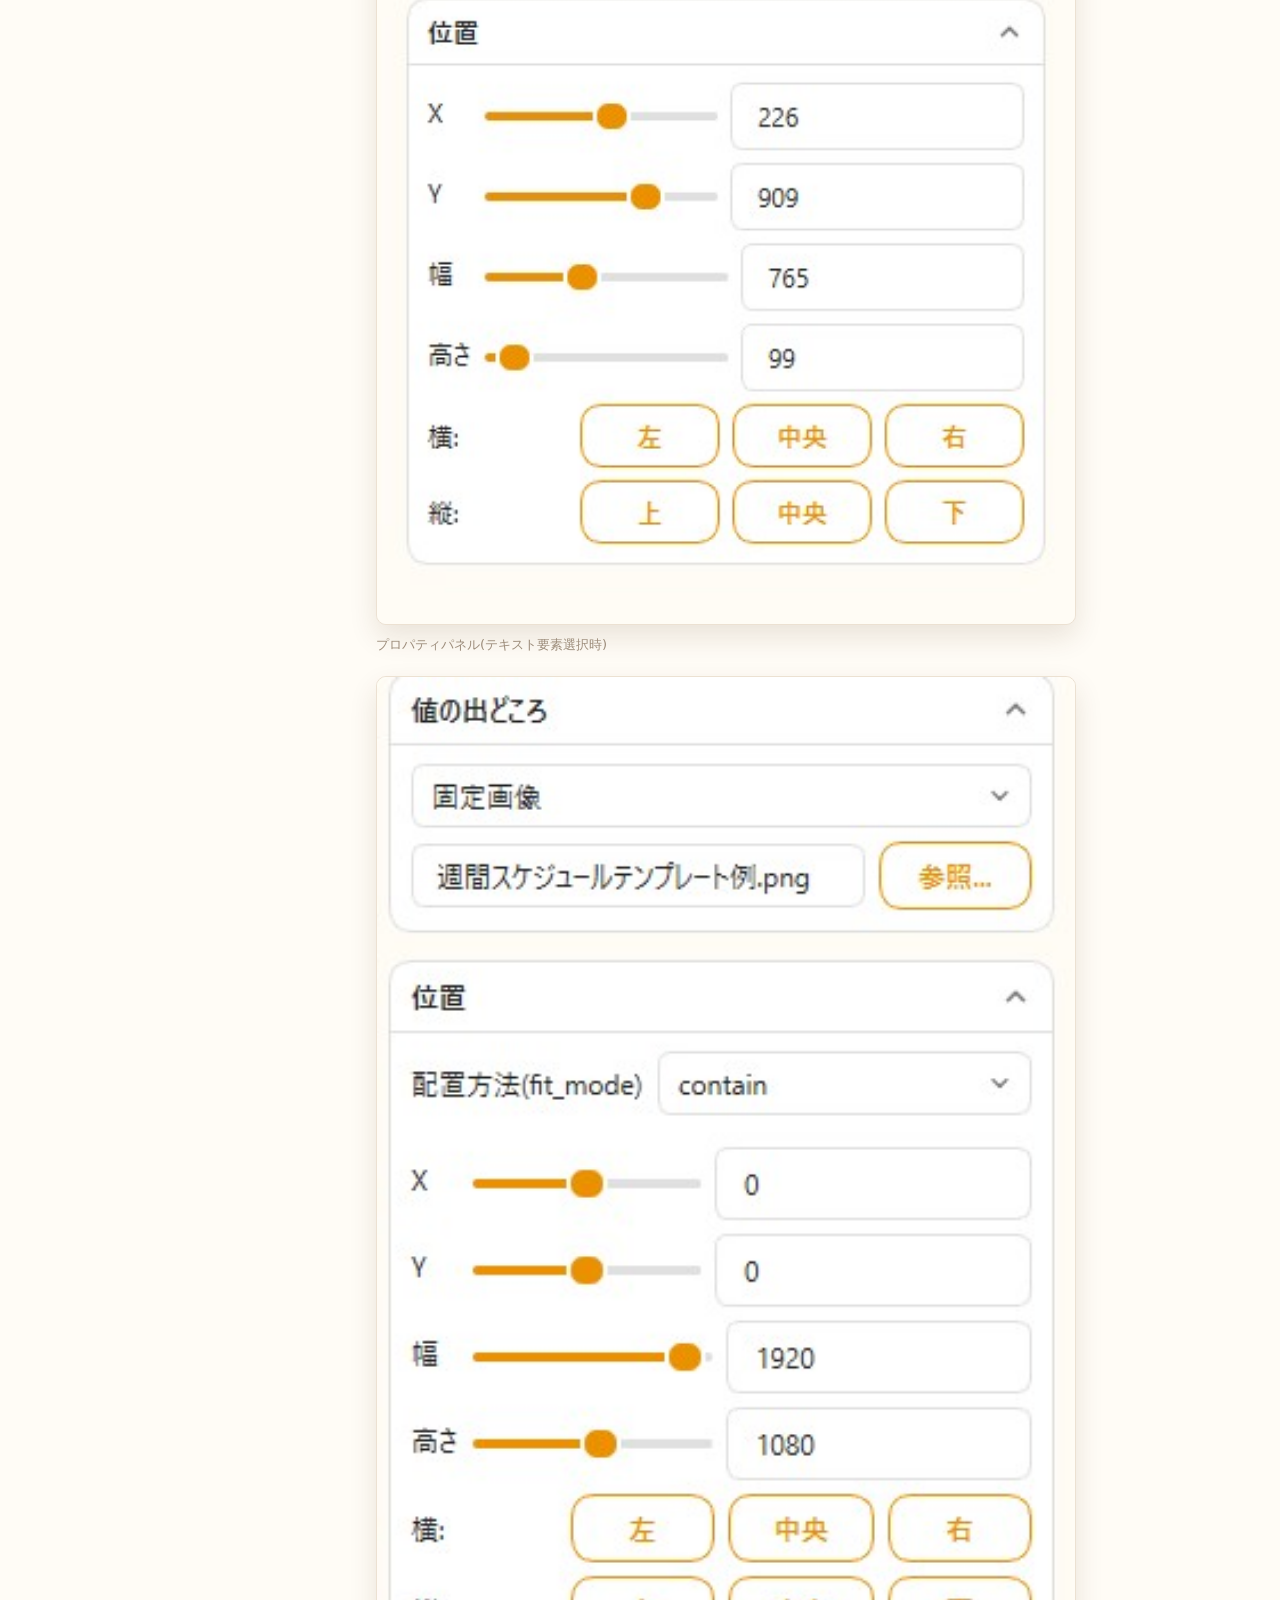
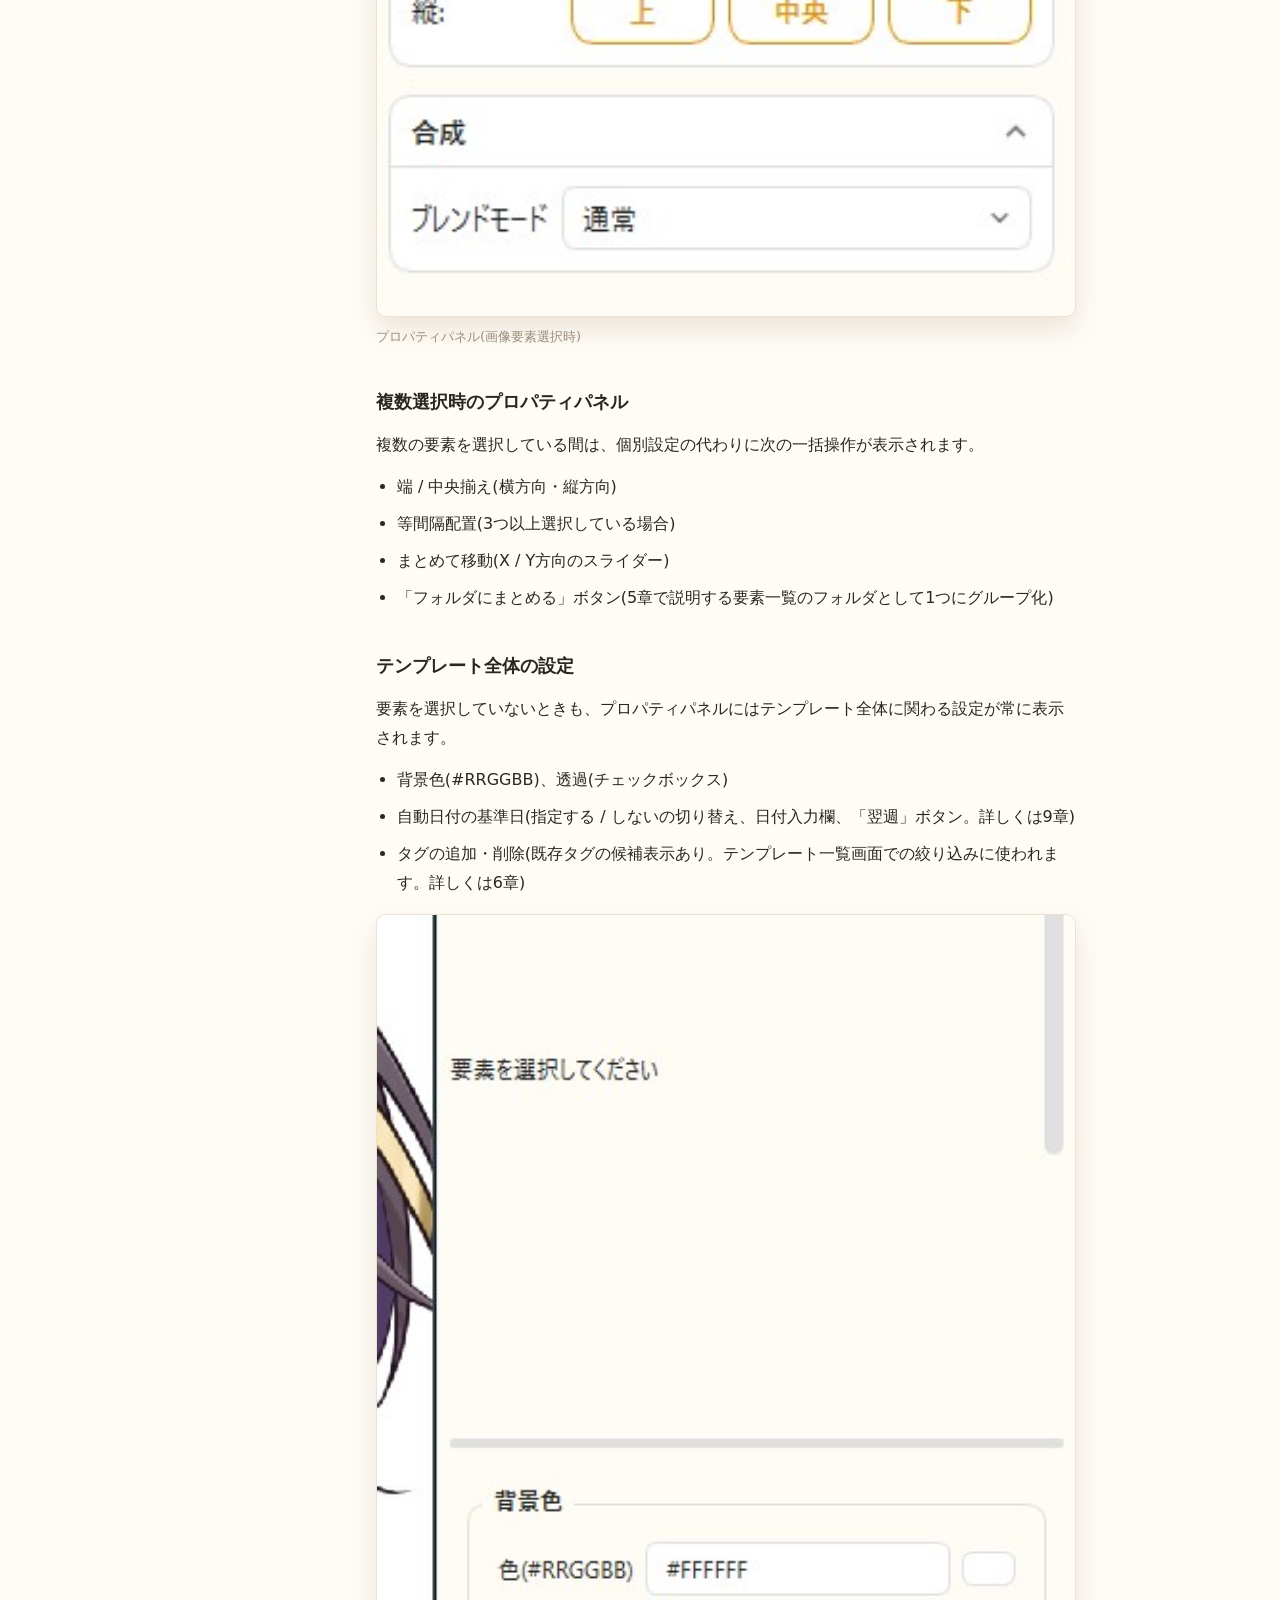
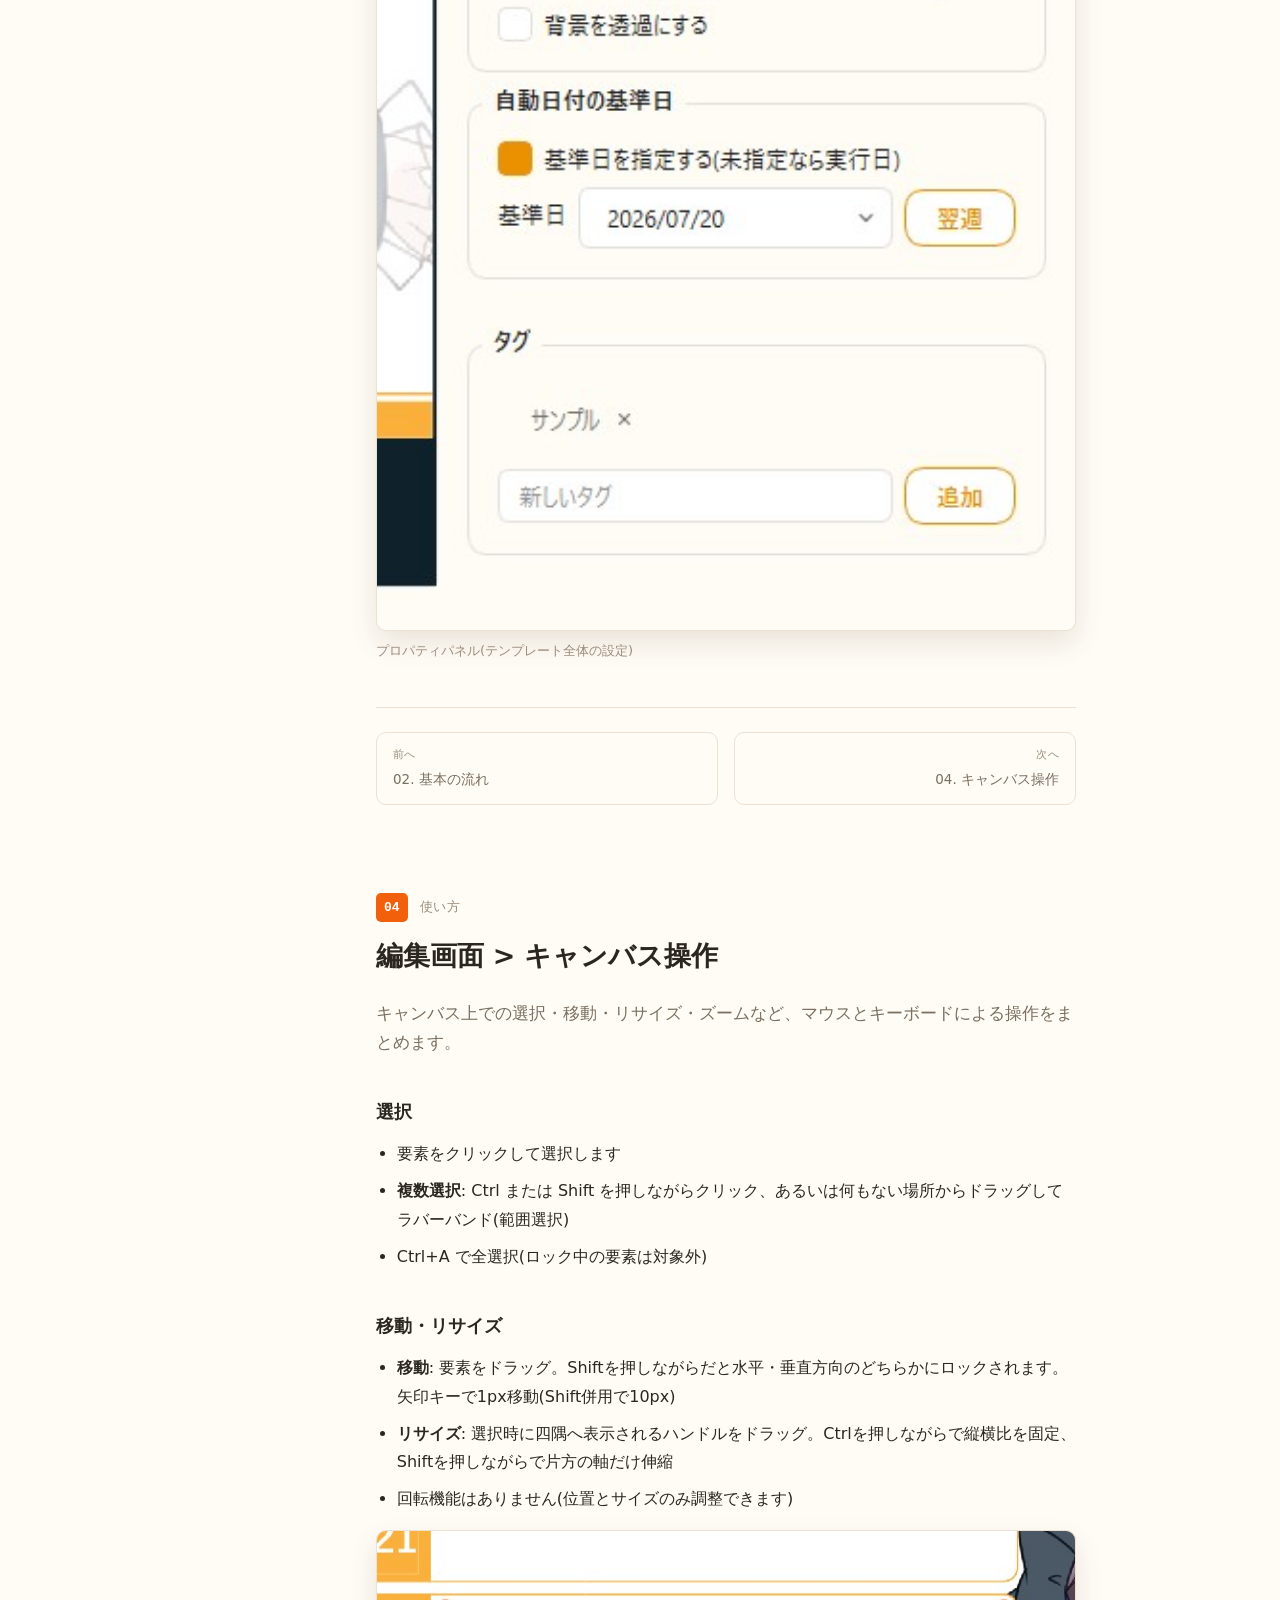
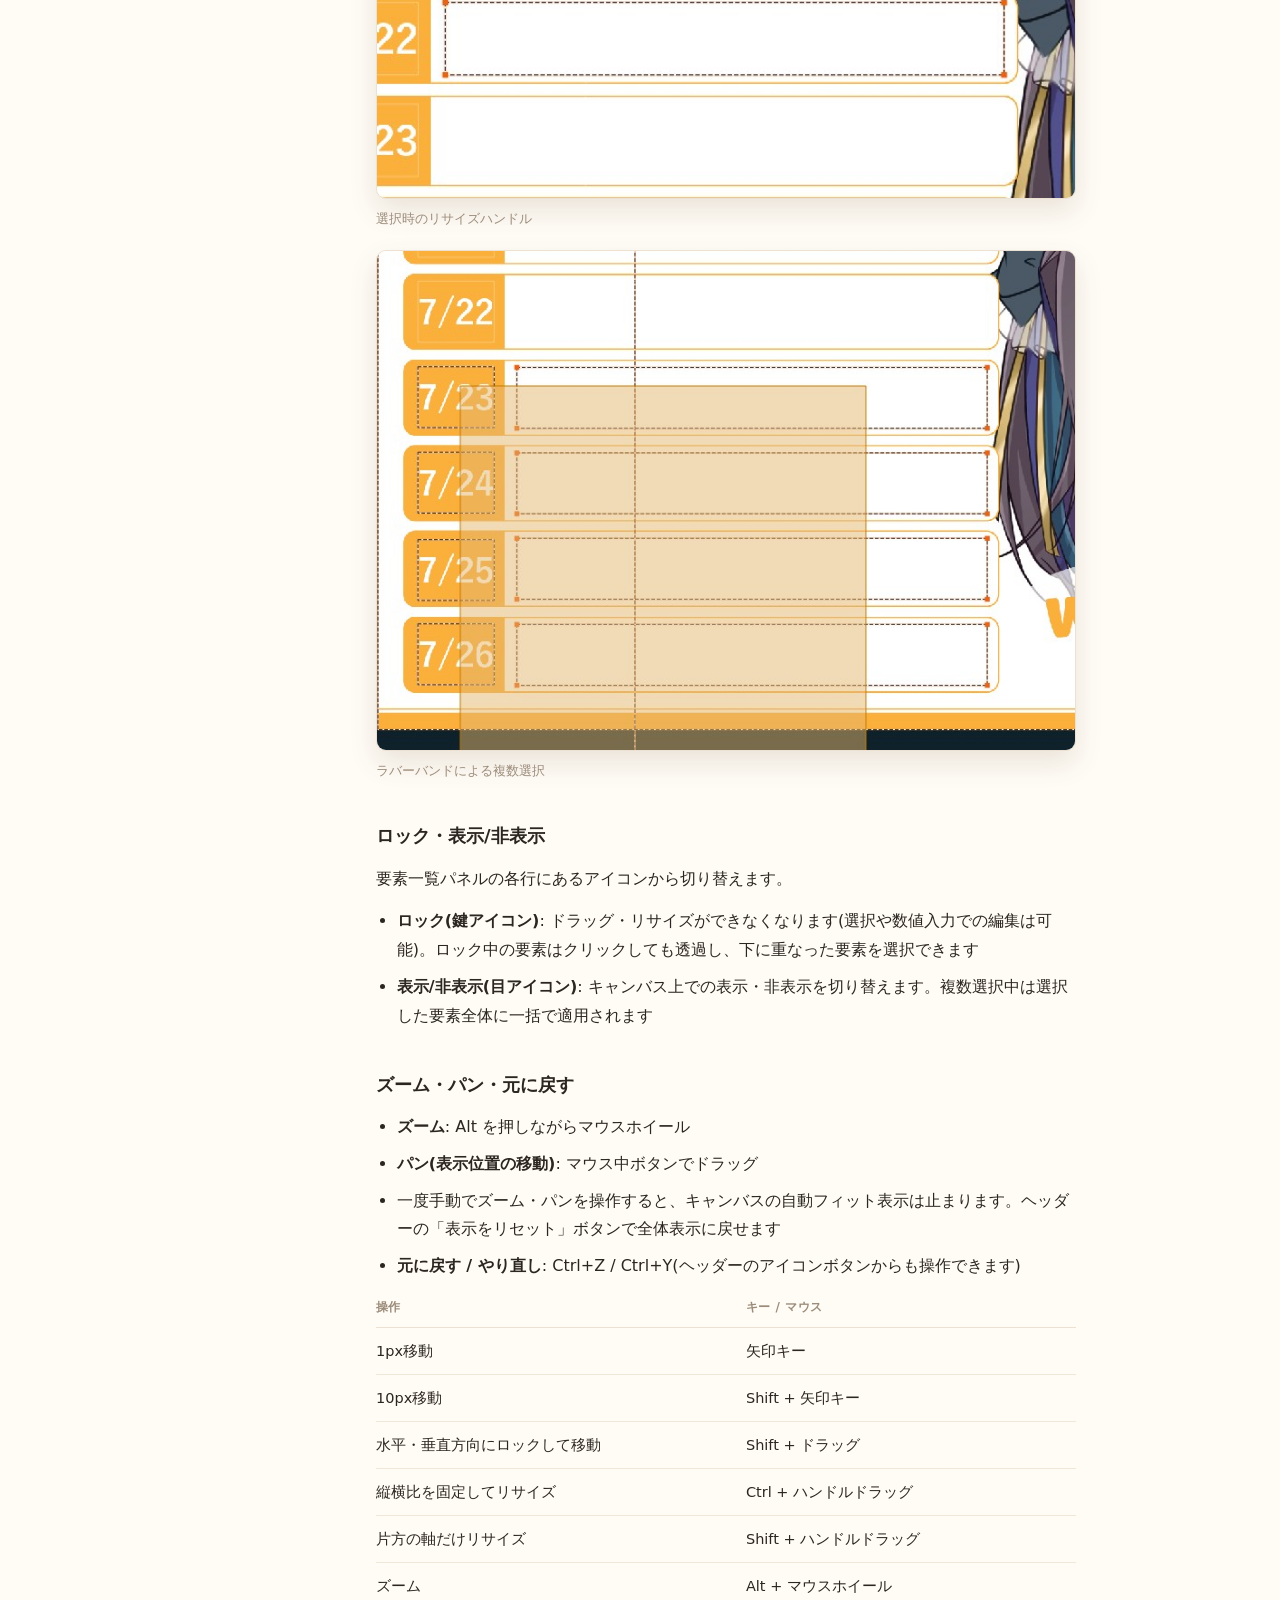
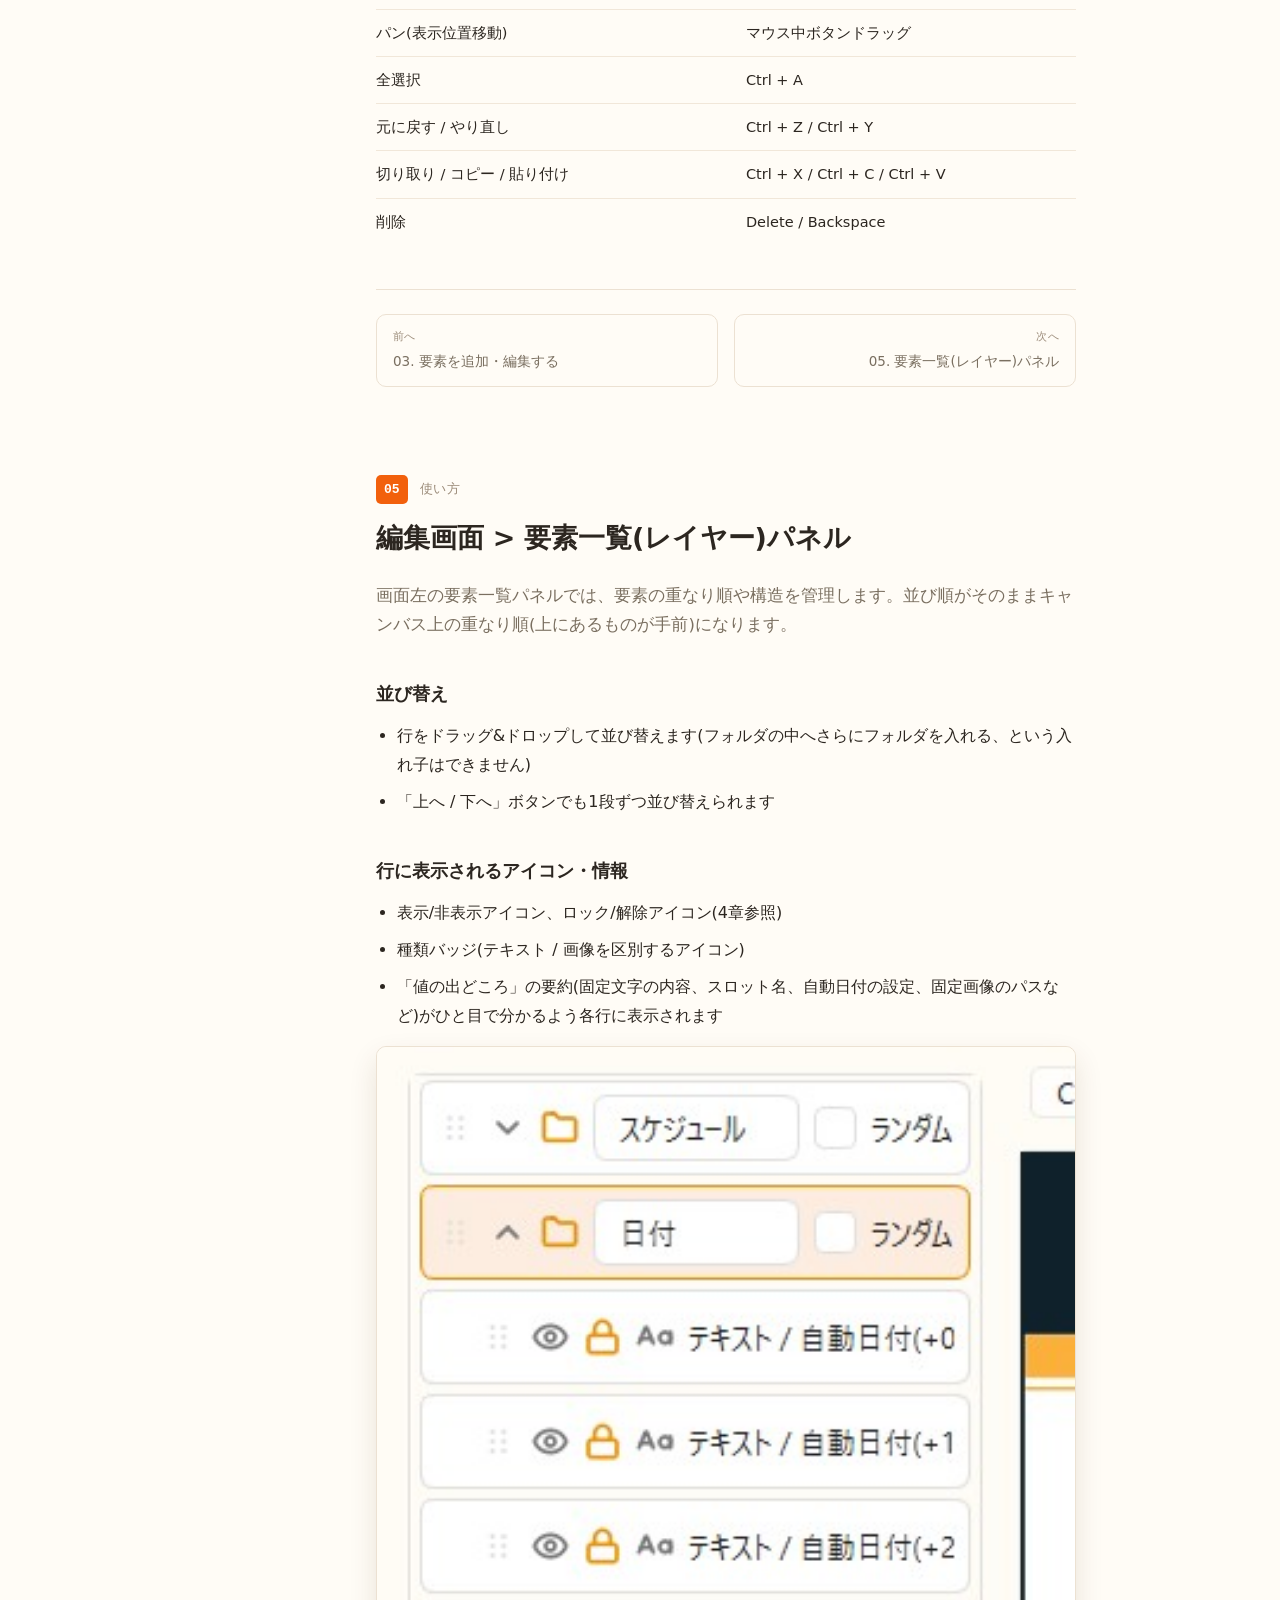
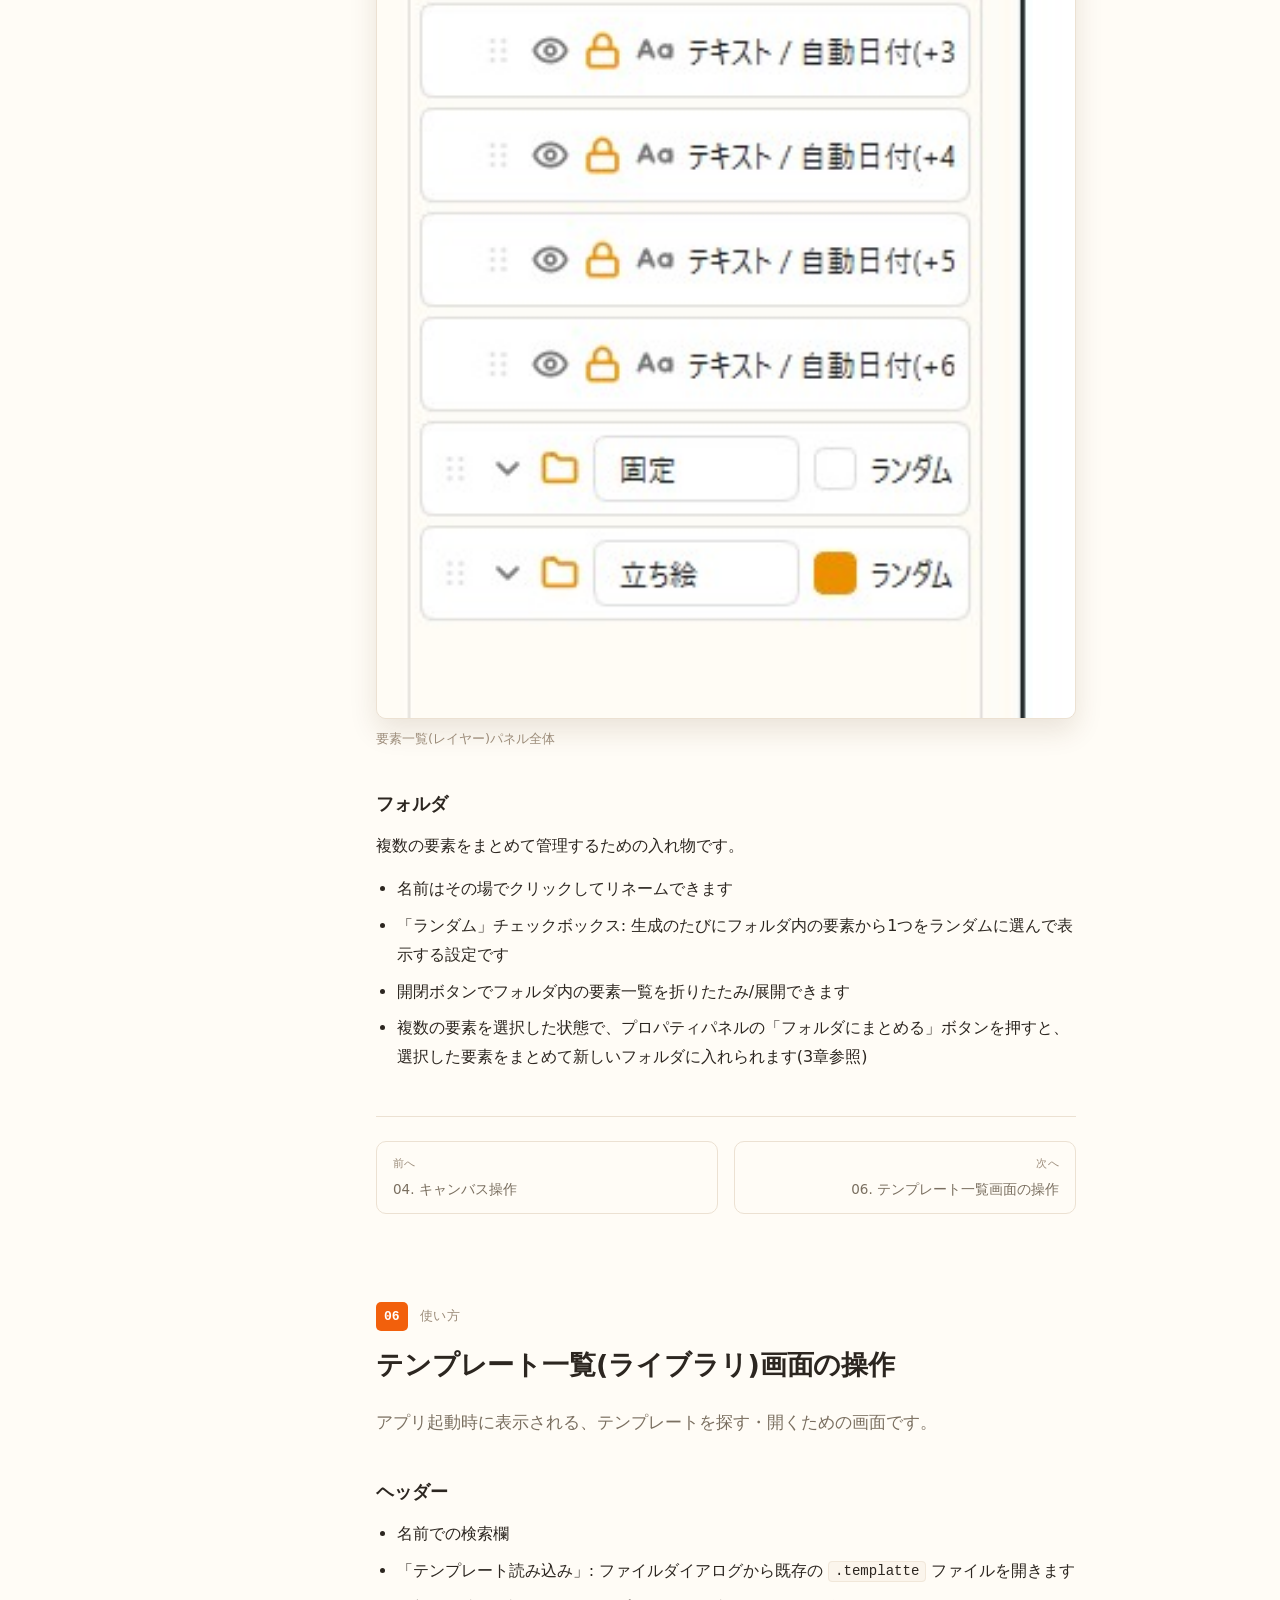
==== commit 4f2aaa3b: "update" ====
--- a/Templatte/Templatte.html
+++ b/Templatte/Templatte.html
@@ -4,6 +4,23 @@
 <meta charset="UTF-8">
 <meta name="viewport" content="width=device-width, initial-scale=1.0">
 <title>Templatte 使い方ガイド</title>
+<link rel="icon" href="icons/Templatte_ico.ico" type="image/x-icon">
+<!-- ============================================================
+     meta情報（ここに検索・SNSシェア用の情報を書き込む）
+     - content="" の中身を埋めるだけでOK
+     - og:image / twitter:image には絶対URL（https://...）を指定する
+     ============================================================ -->
+<meta name="description" content="「毎週・毎回同じレイアウトの画像を作る作業」を数十秒で終わらせるための、テンプレートベース画像生成ツール、Templatteの使い方">
+<meta property="og:type" content="website">
+<meta property="og:title" content="Templatte 使い方ガイド">
+<meta property="og:description" content="「毎週・毎回同じレイアウトの画像を作る作業」を数十秒で終わらせるための、テンプレートベース画像生成ツール、Templatteの使い方">
+<meta property="og:image" content="icons/Templatte_og_image.jpg">
+<meta property="og:url" content="https://manachitose.github.io/docs/Templatte/Templatte.html">
+<meta property="og:site_name" content="Templatte 使い方ガイド">
+<meta name="twitter:card" content="summary_large_image">
+<meta name="twitter:title" content="Templatte 使い方ガイド">
+<meta name="twitter:description" content="「毎週・毎回同じレイアウトの画像を作る作業」を数十秒で終わらせるための、テンプレートベース画像生成ツール、Templatteの使い方">
+<meta name="twitter:image" content="">
 <link rel="stylesheet" href="Templatte.css">
 </head>
 <body>
@@ -56,6 +73,14 @@
         <a class="nav-link" href="#ch12"><span class="num">12</span>よくある質問</a>
       </div>
     </nav>
+    <div class="sidebar-panel">
+      <details class="sidebar-accordion">
+        <summary>他のツール</summary>
+        <ul class="sidebar-links">
+          <li><a class="sidebar-link" href="../TokiSync/TokiSync.html">TokiSync</a></li>
+        </ul>
+      </details>
+    </div>
   </aside>
 
   <main class="content">
--- a/Templatte/Templatte.css
+++ b/Templatte/Templatte.css
@@ -139,6 +139,54 @@
     padding: 0 10px 18px;
   }
 
+  .sidebar-panel {
+    padding: 16px 10px 0;
+  }
+  .sidebar-accordion {
+    width: 100%;
+    border: 1px solid var(--templatte-border);
+    border-radius: var(--templatte-radius-m);
+    background: var(--templatte-surface-2);
+    padding: 10px 12px;
+  }
+  .sidebar-accordion summary {
+    list-style: none;
+    cursor: pointer;
+    font-weight: 700;
+    color: var(--templatte-text);
+    margin: 0;
+  }
+  .sidebar-accordion summary::-webkit-details-marker {
+    display: none;
+  }
+  .sidebar-accordion summary::before {
+    content: "▸";
+    display: inline-block;
+    width: 1em;
+    transform: rotate(0deg);
+    transition: transform 150ms ease;
+  }
+  .sidebar-accordion[open] summary::before {
+    transform: rotate(90deg);
+  }
+  .sidebar-links {
+    margin: 12px 0 0;
+    padding: 0;
+    list-style: none;
+  }
+  .sidebar-link {
+    display: block;
+    padding: 10px 12px;
+    border-radius: 10px;
+    color: var(--templatte-text);
+    text-decoration: none;
+    background: var(--templatte-surface);
+    transition: background 150ms ease;
+  }
+  .sidebar-link:hover {
+    background: var(--templatte-accent-soft);
+  }
+
   .home-link {
     display: inline-block;
     margin: 0 10px 20px;
@@ -203,8 +251,18 @@
     text-transform: uppercase;
     margin: 0 0 14px;
   }
-  .doc-title { font-size: 34px; font-weight: 800; letter-spacing: -0.01em; margin: 0 0 14px; text-wrap: balance; }
-  .doc-lede { font-size: 16.5px; color: var(--templatte-text-muted); max-width: 62ch; margin: 0; }
+  .doc-title {
+    margin-bottom: 10px;
+    margin-top: 45px;
+  }
+  .doc-title img {
+    width: 90%;
+  }
+  .doc-lede {
+    font-size: 16.5px;
+    color: var(--tokisync-text-muted);
+    margin: 0;
+  }
 
   section.chapter { max-width: 700px; margin: 0 0 88px; scroll-margin-top: 24px; }
   section.chapter:last-of-type { margin-bottom: 24px; }
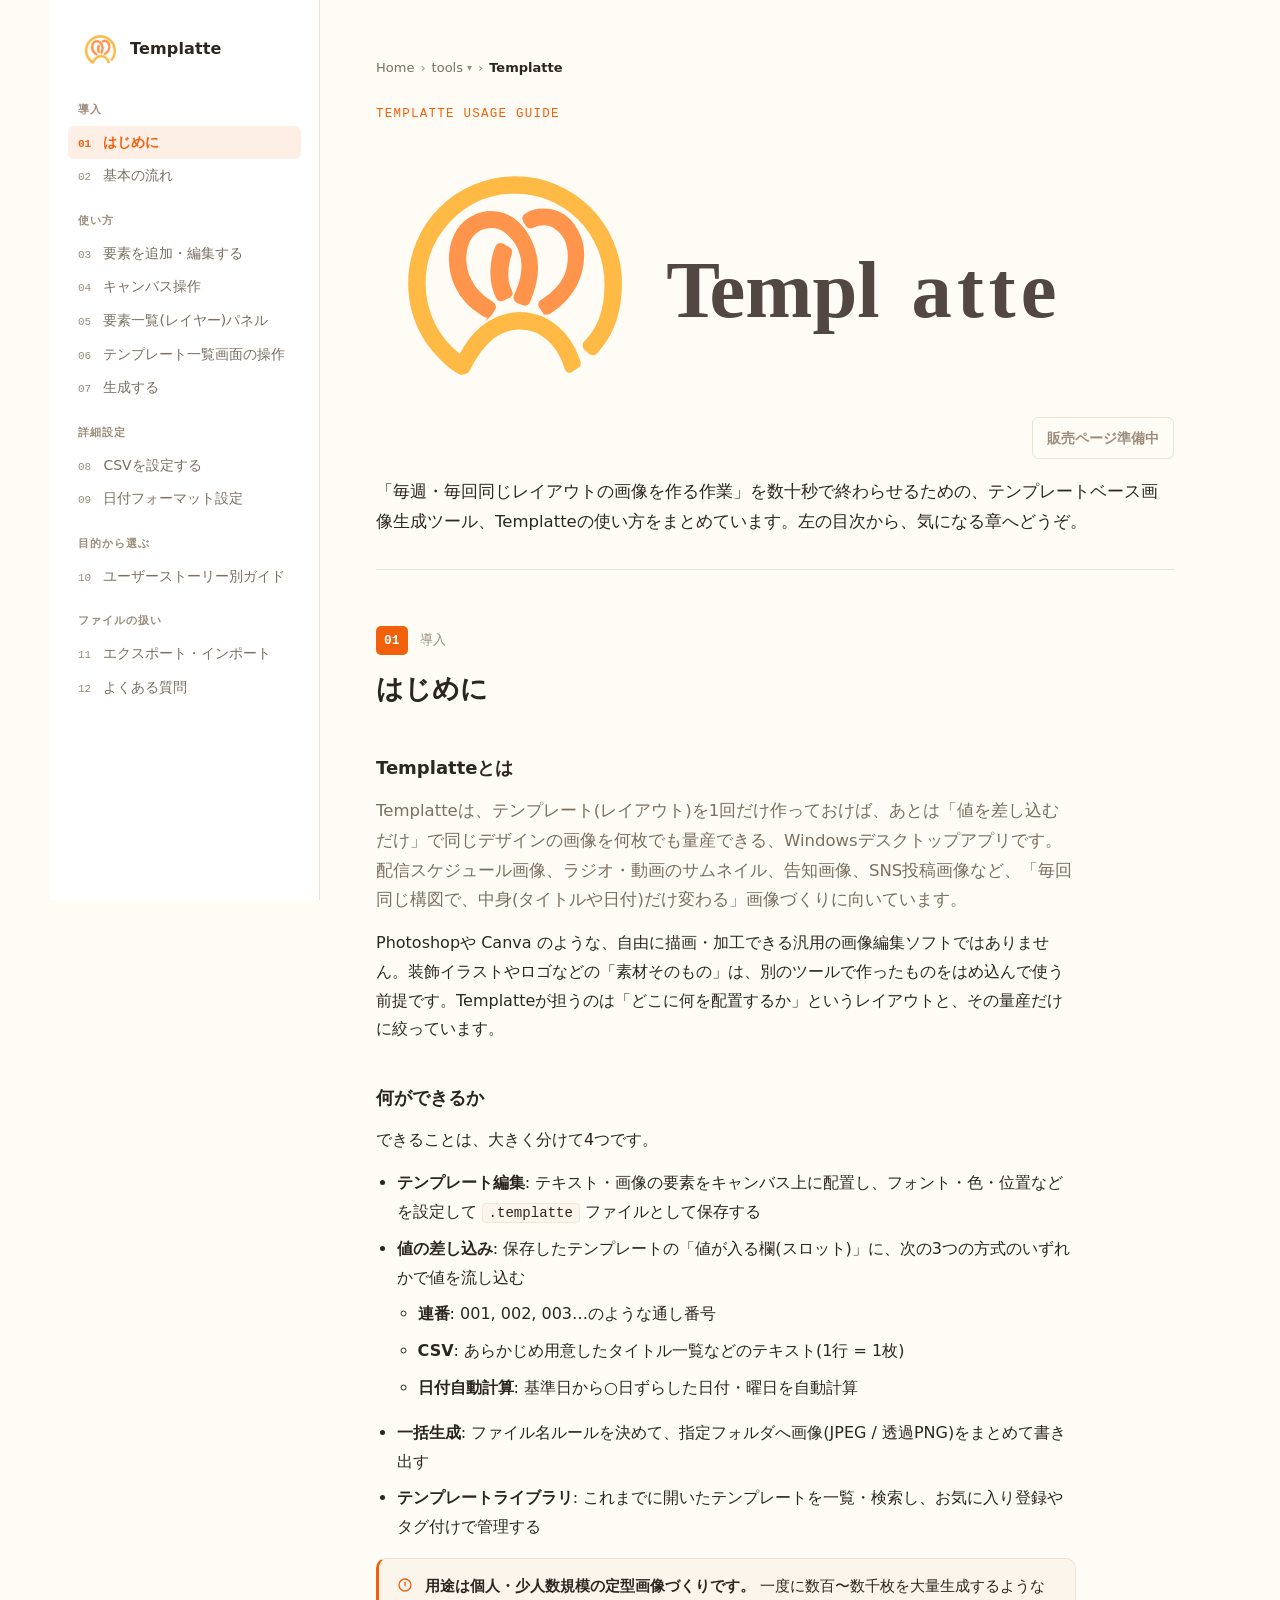
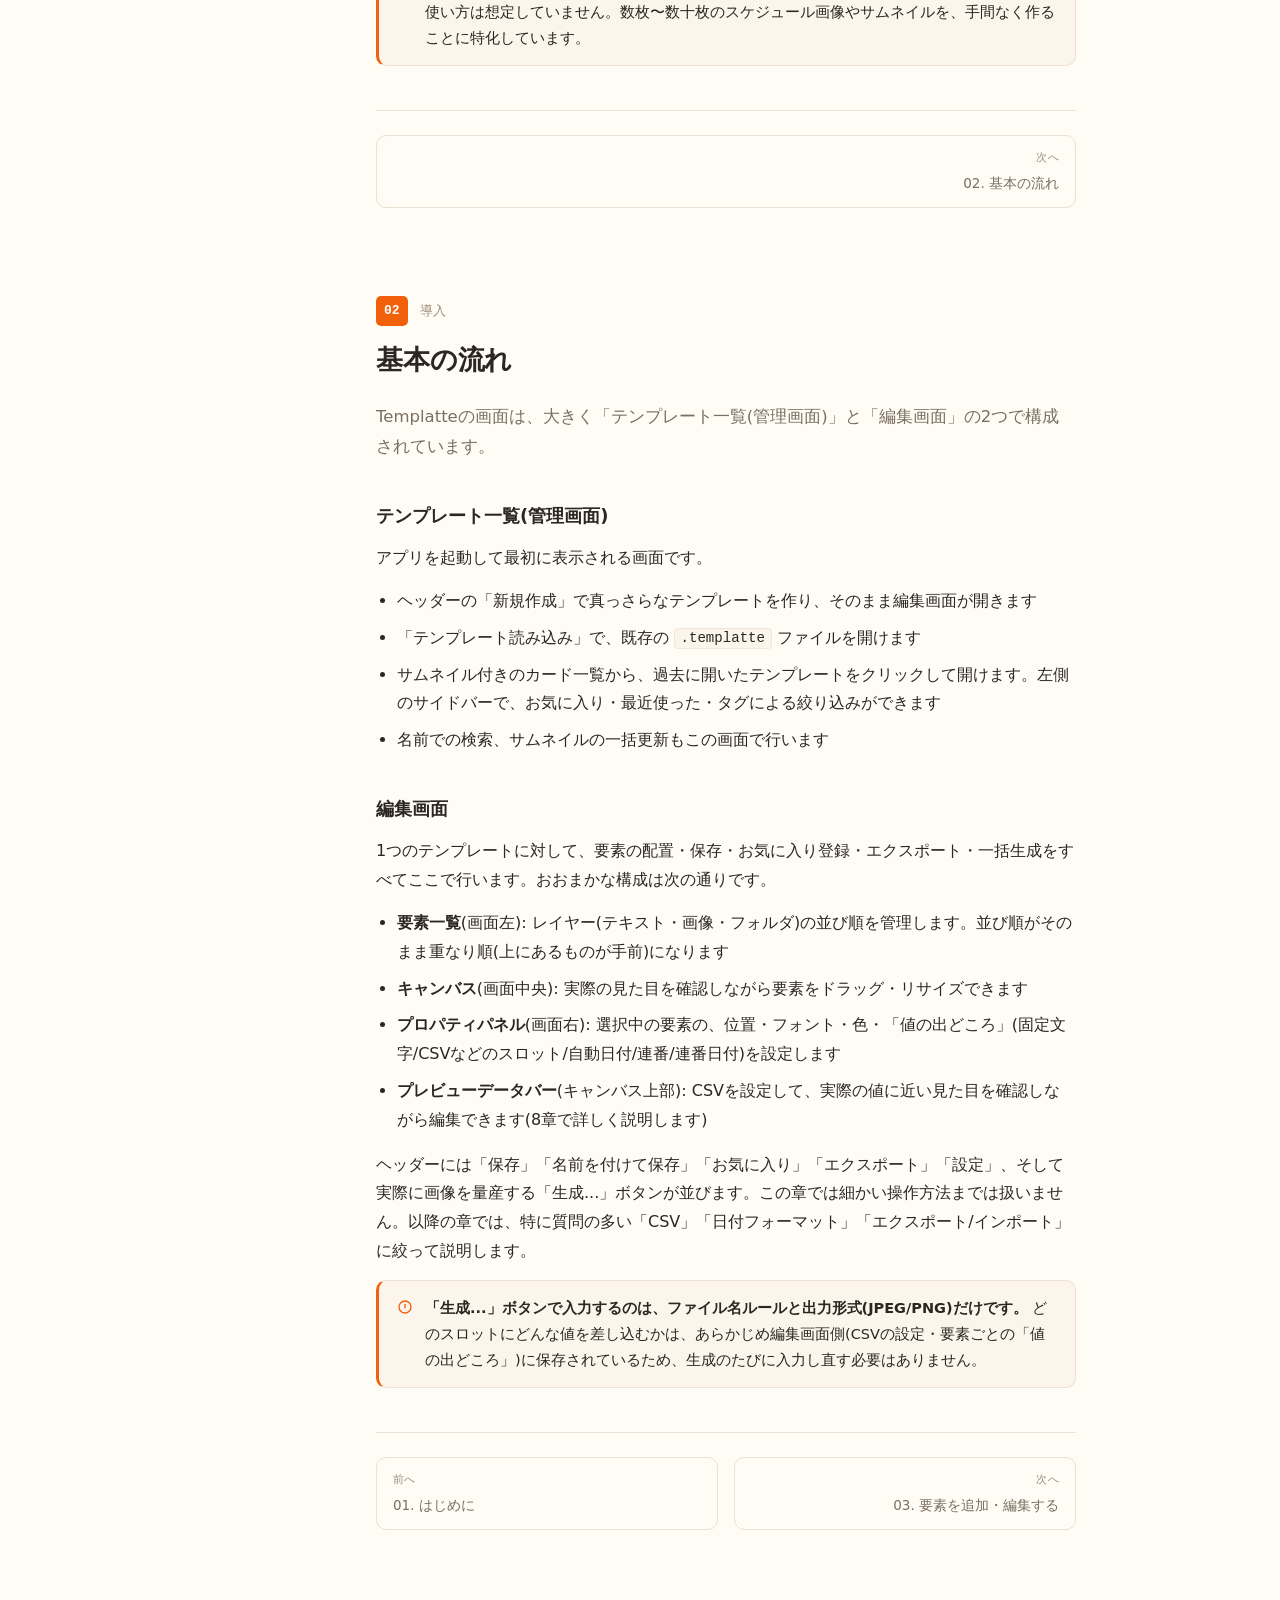
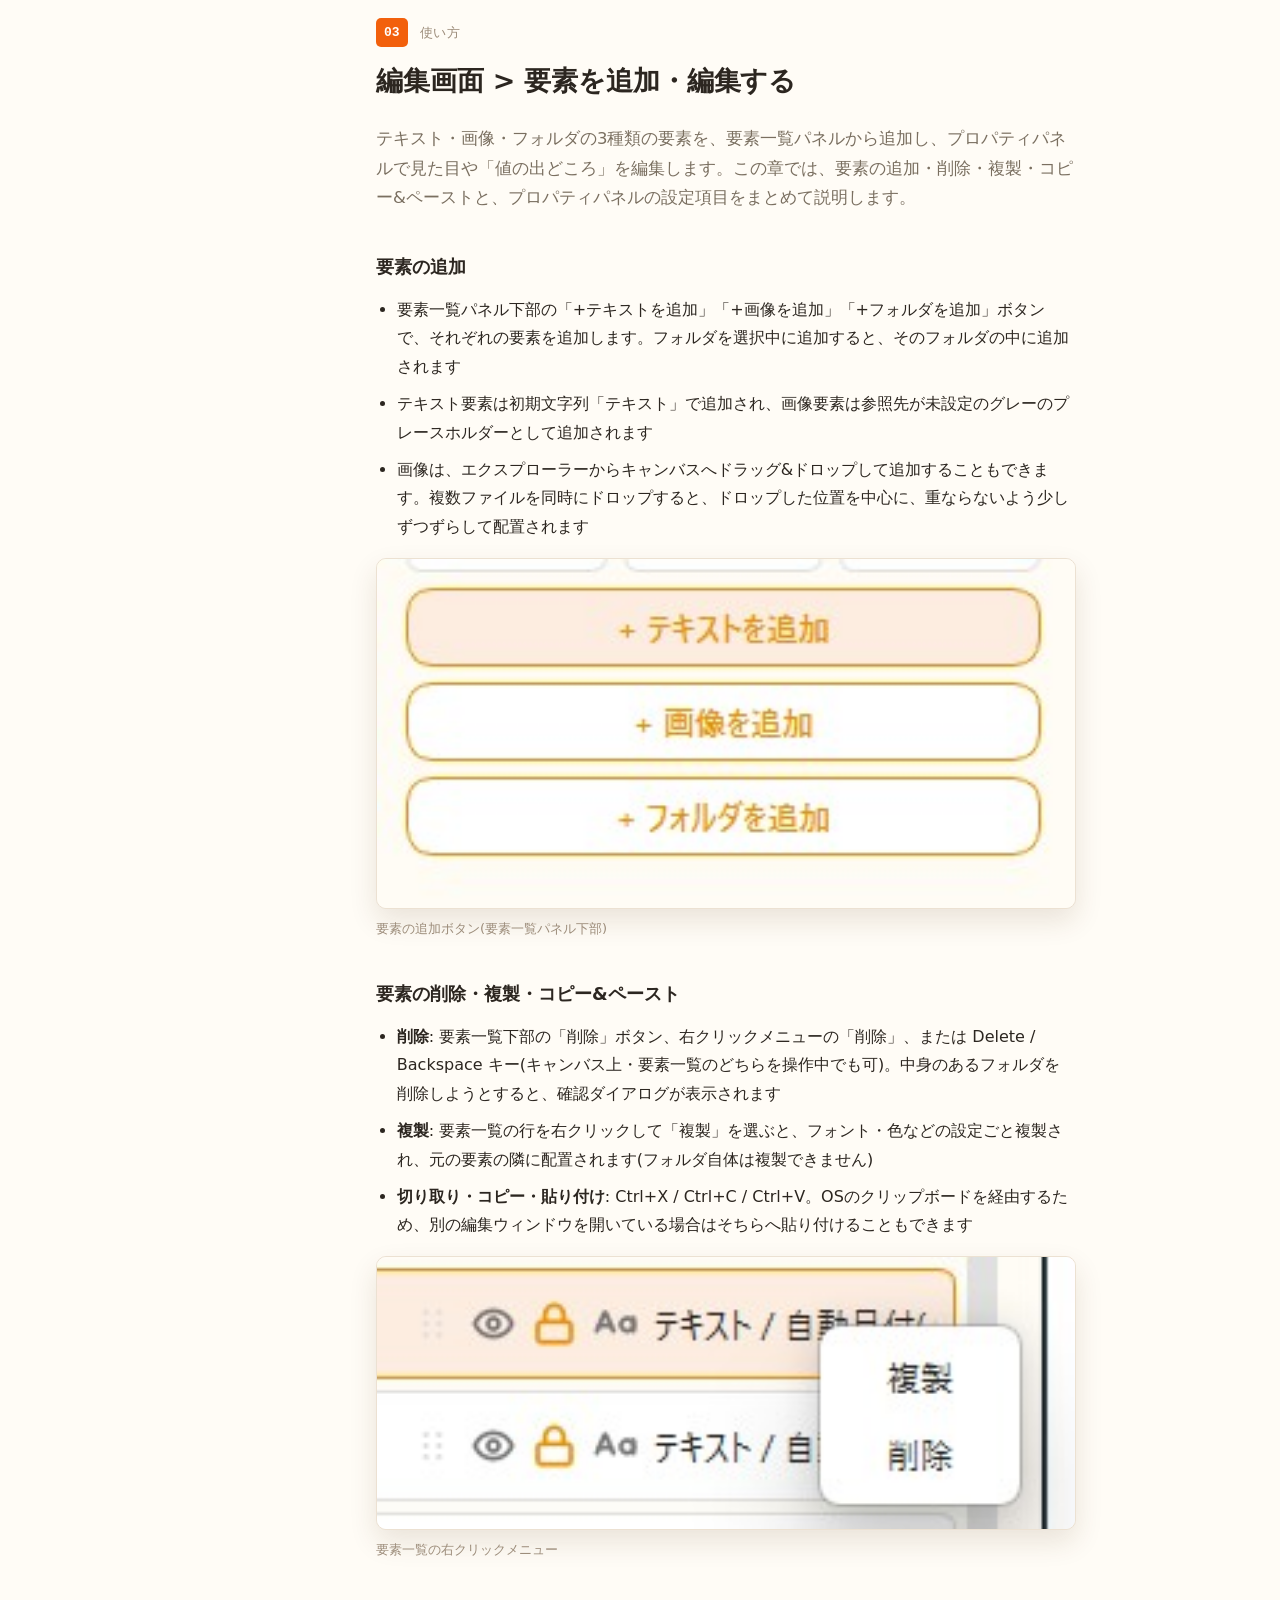
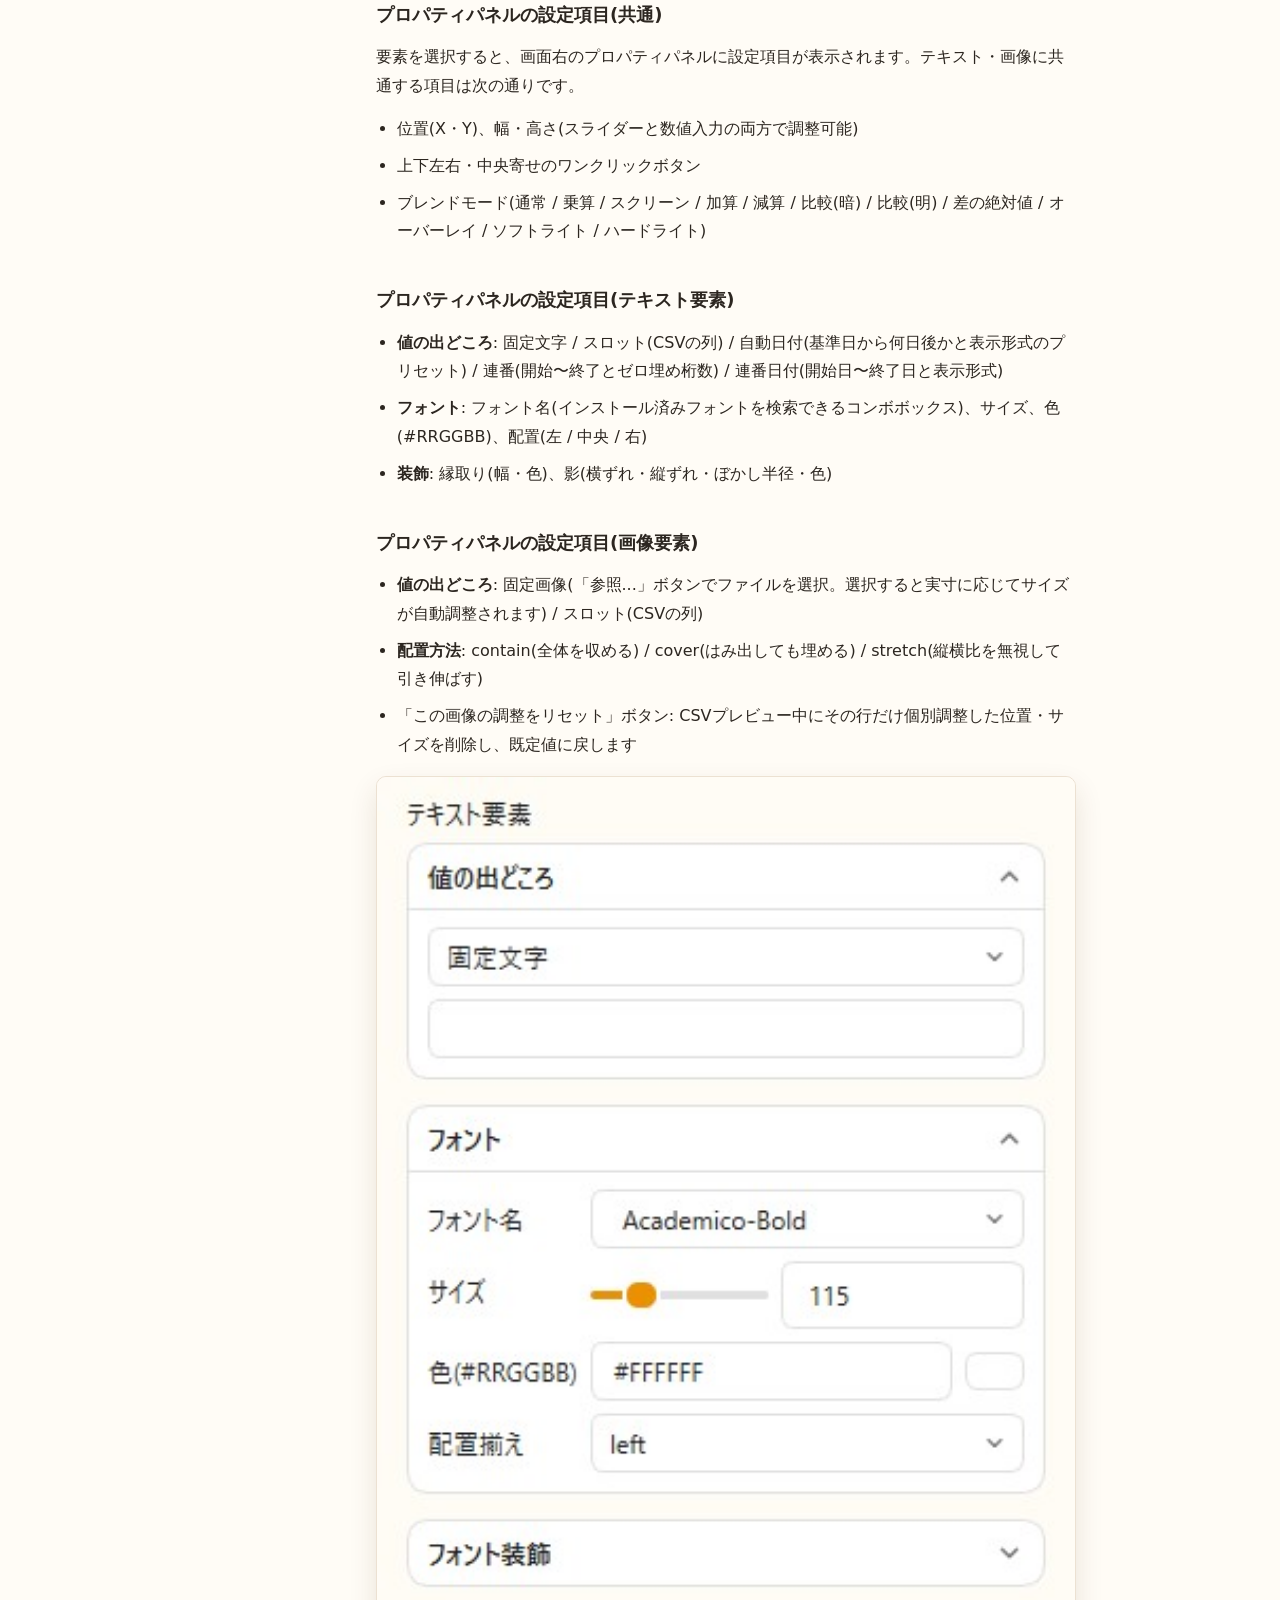
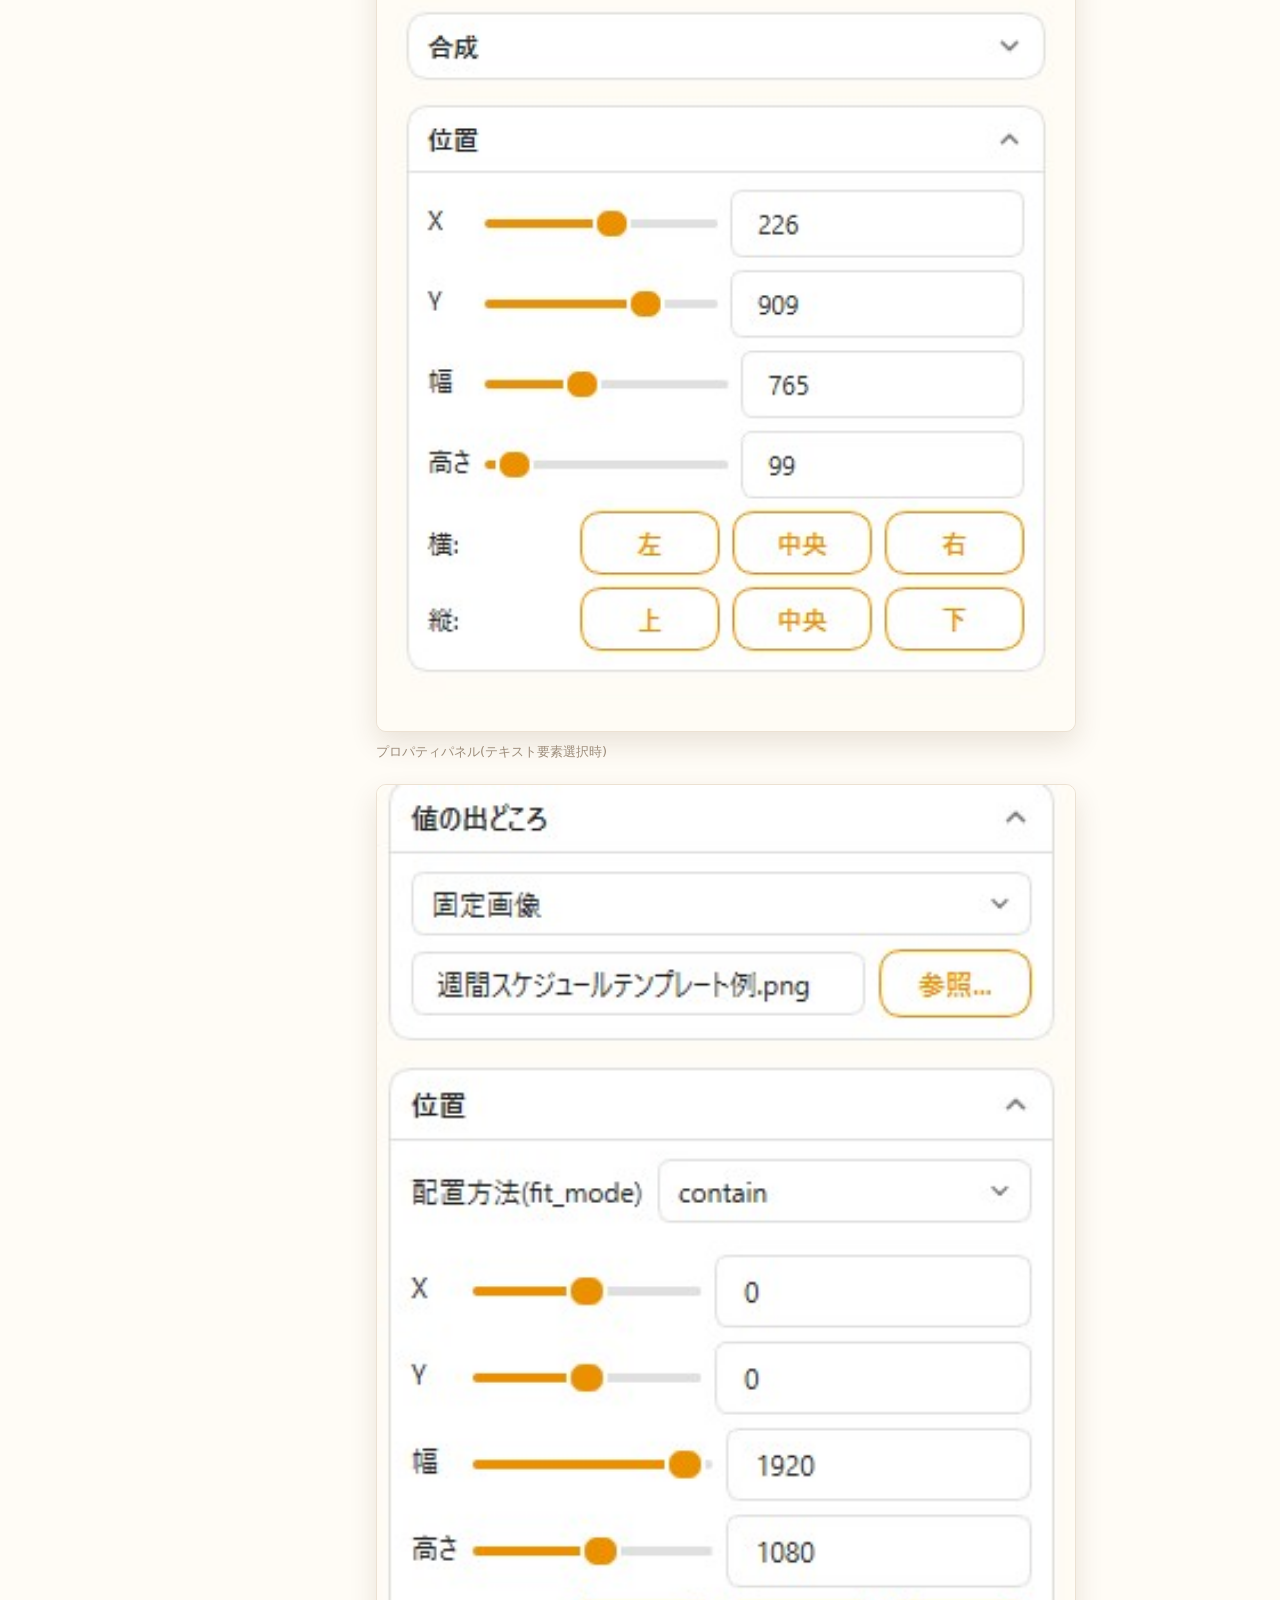
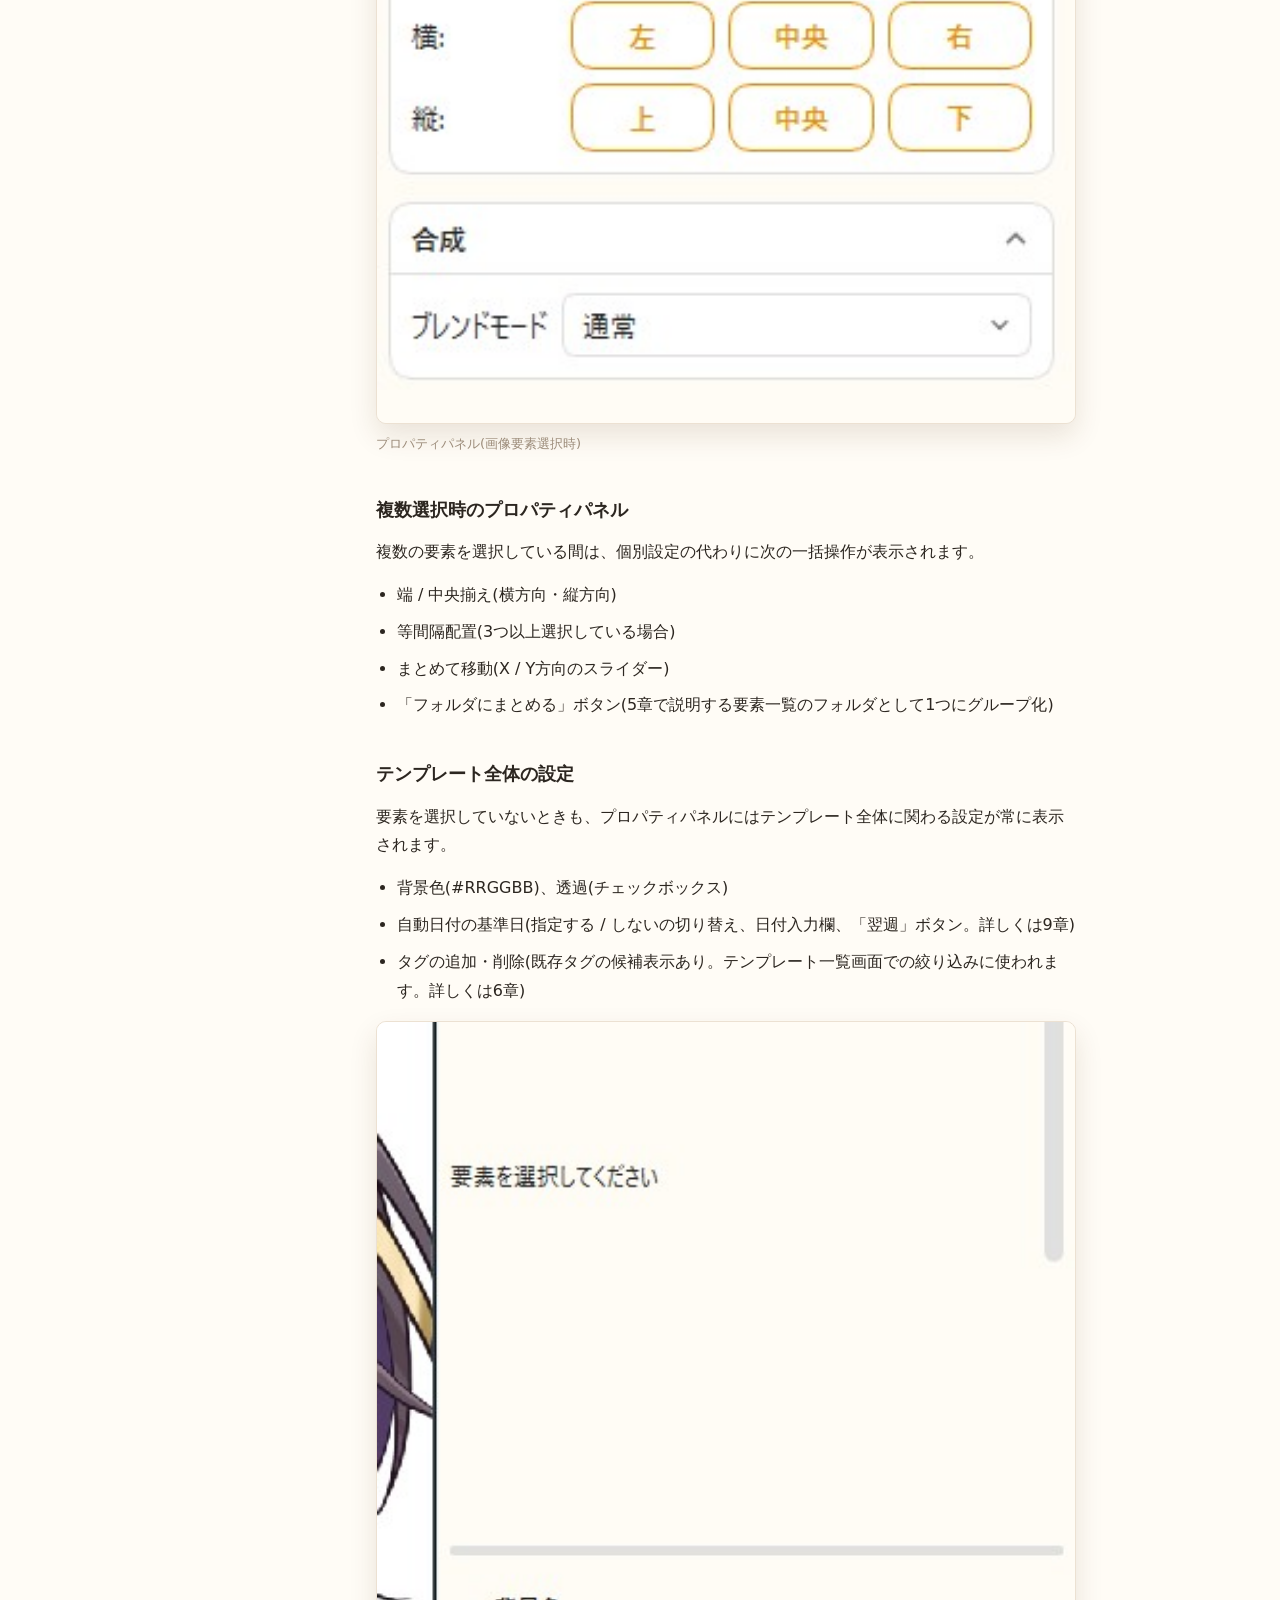
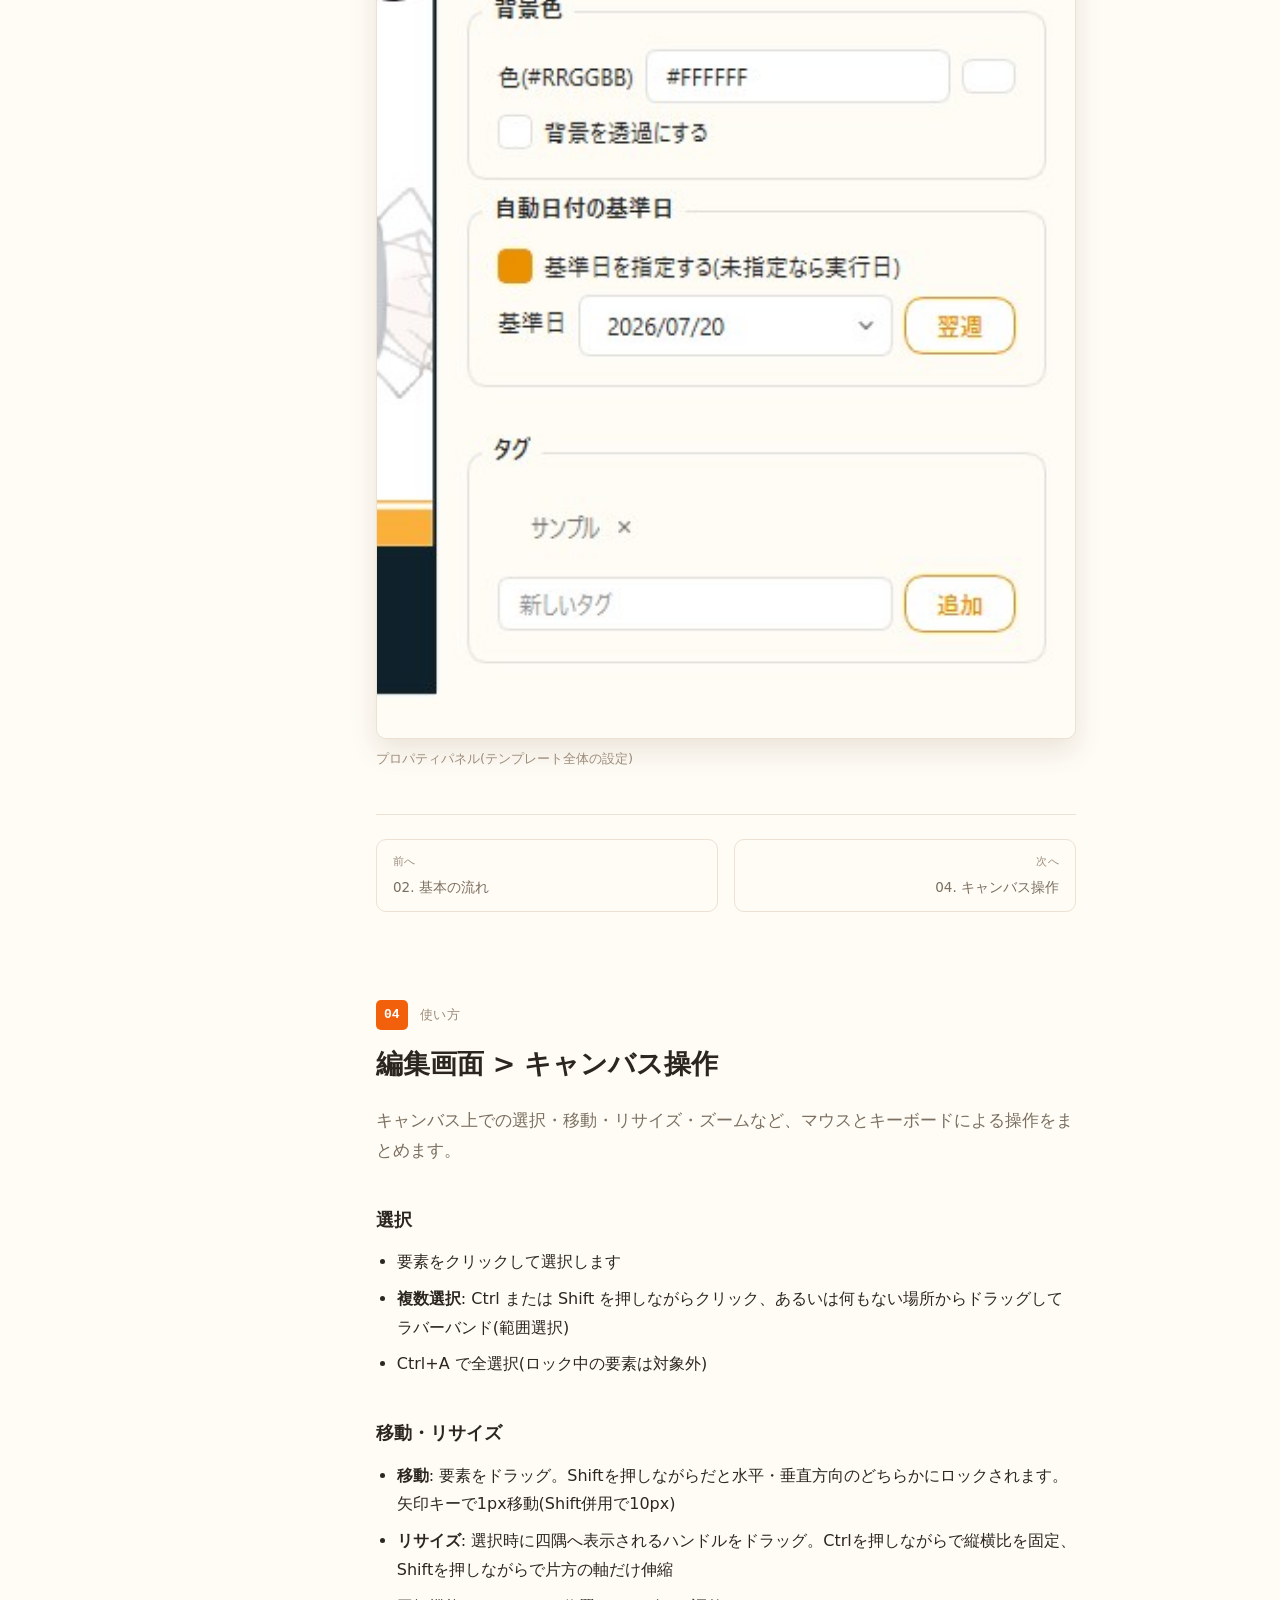
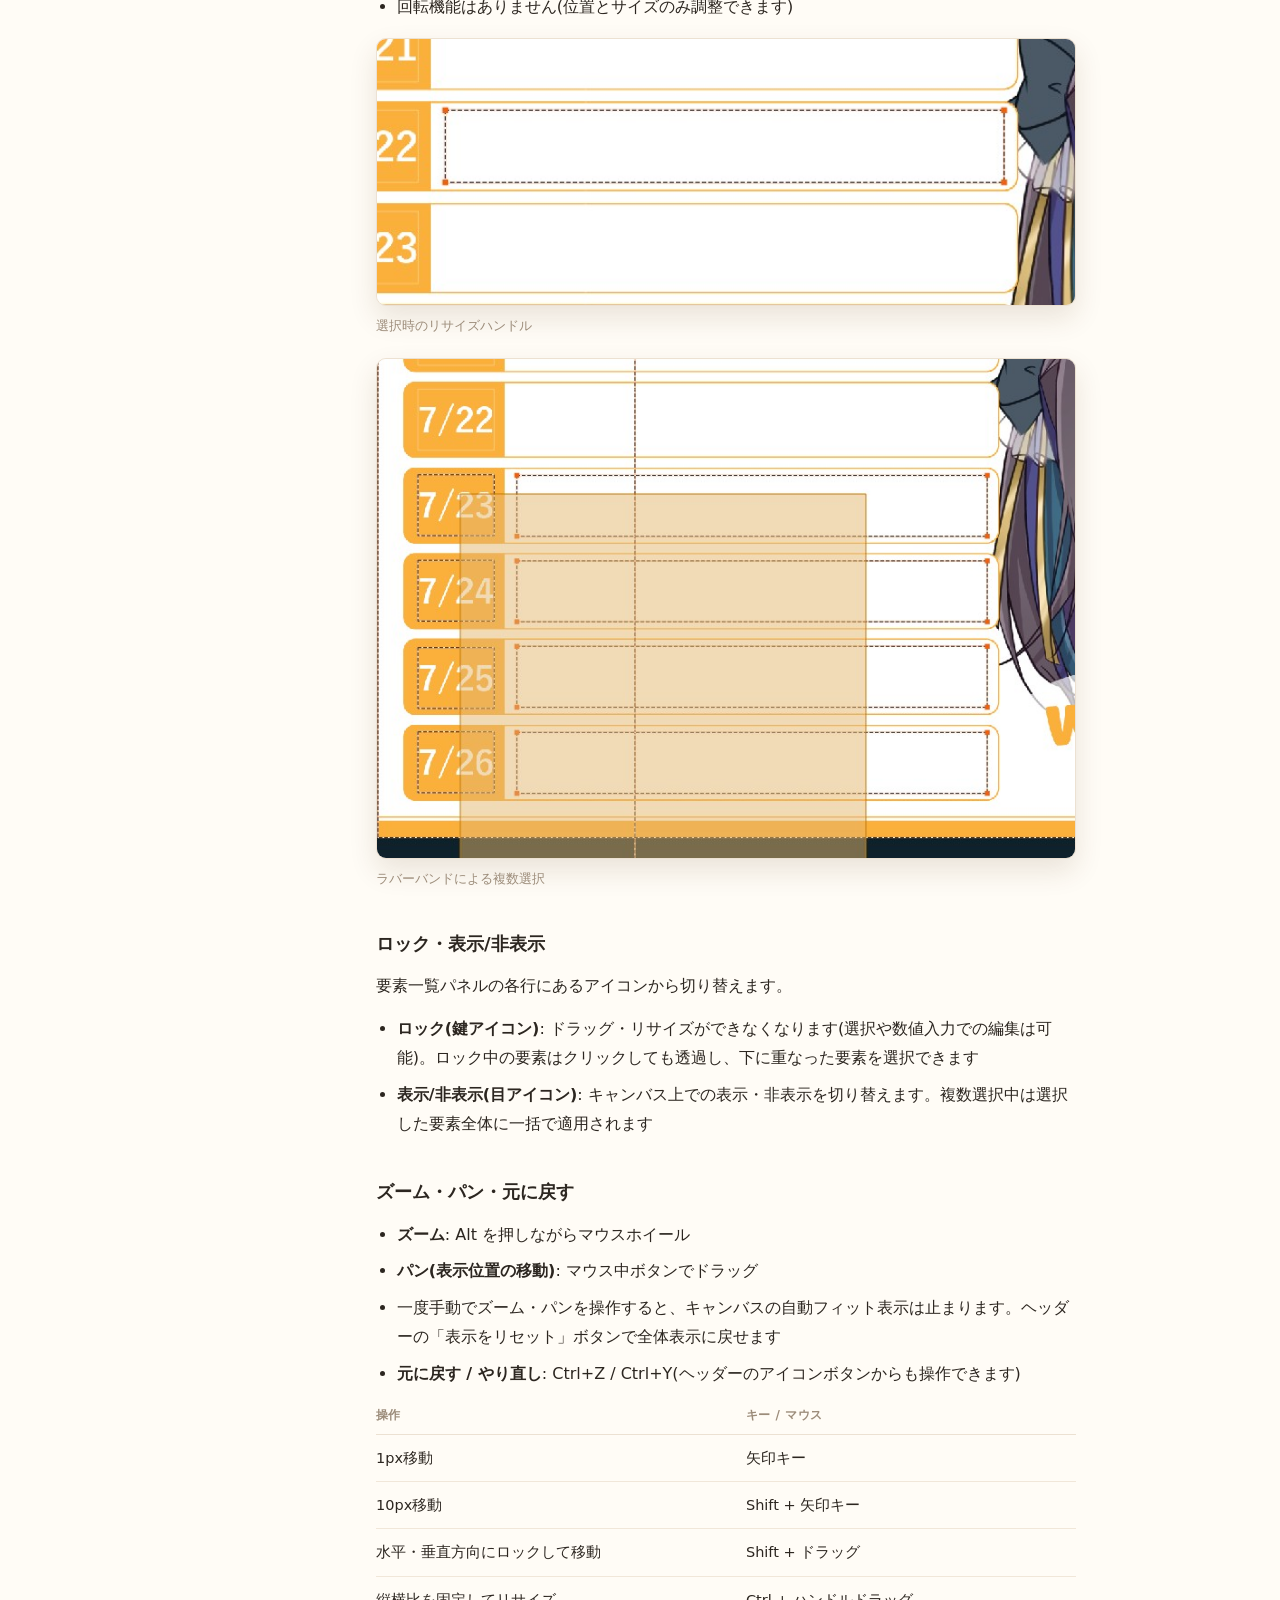
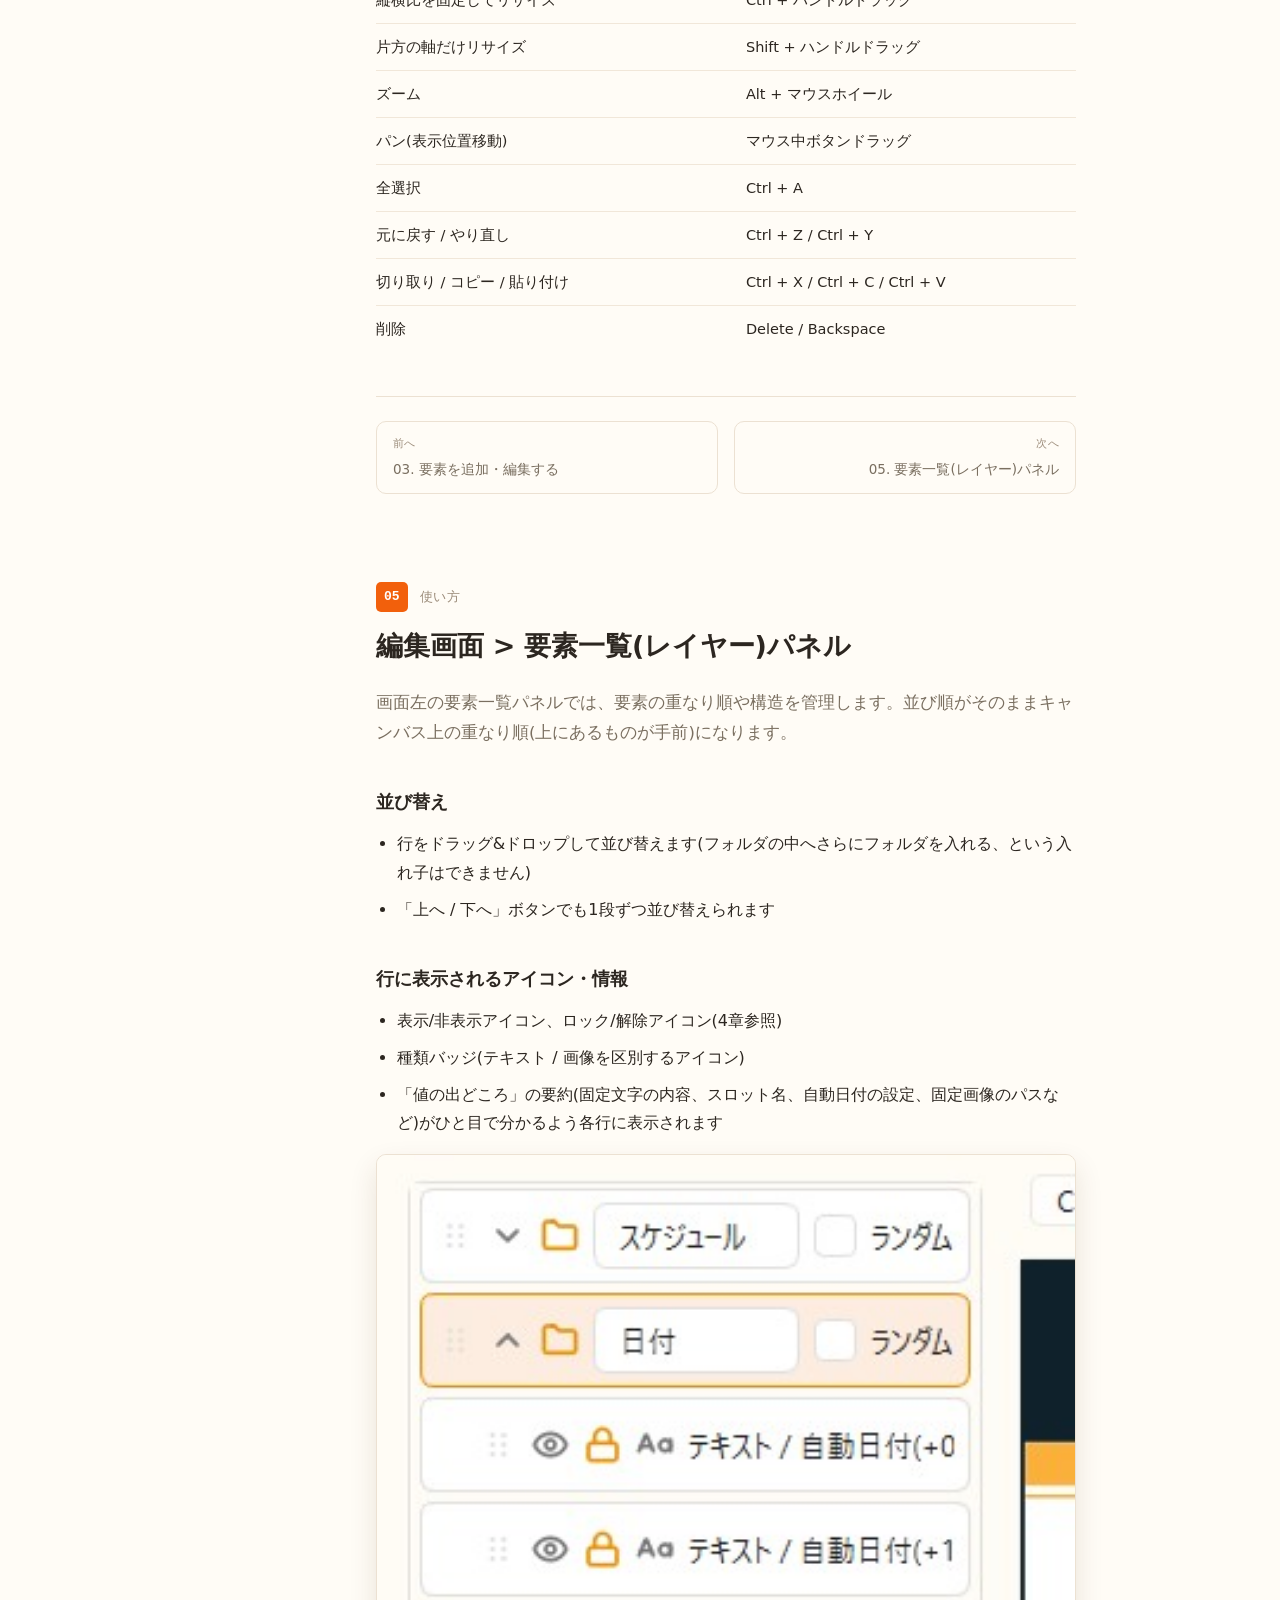
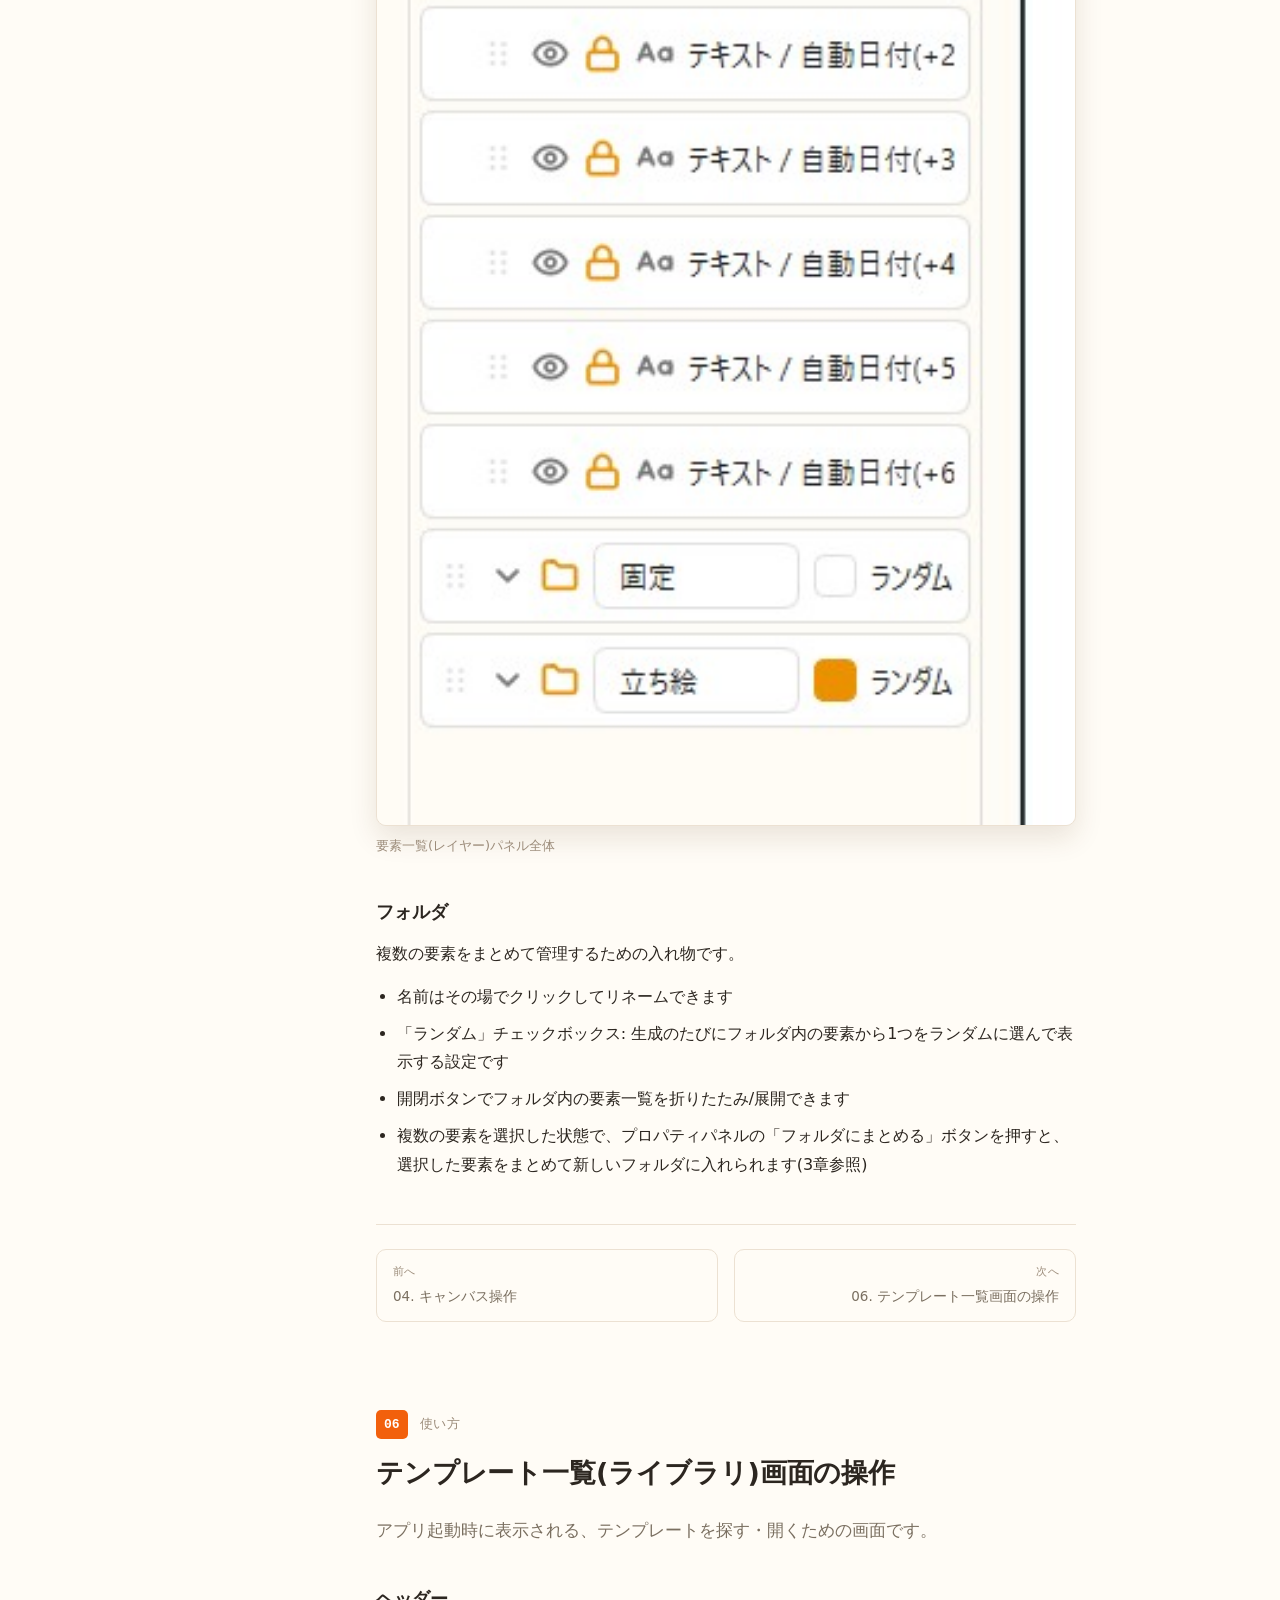
==== commit 82aa3b62: "update" ====
--- a/Templatte/Templatte.html
+++ b/Templatte/Templatte.html
@@ -14,13 +14,13 @@
 <meta property="og:type" content="website">
 <meta property="og:title" content="Templatte 使い方ガイド">
 <meta property="og:description" content="「毎週・毎回同じレイアウトの画像を作る作業」を数十秒で終わらせるための、テンプレートベース画像生成ツール、Templatteの使い方">
-<meta property="og:image" content="icons/Templatte_og_image.jpg">
+<meta property="og:image" content="https://manachitose.github.io/docs/Templatte/icons/Templatte_og_image.jpg">
 <meta property="og:url" content="https://manachitose.github.io/docs/Templatte/Templatte.html">
 <meta property="og:site_name" content="Templatte 使い方ガイド">
 <meta name="twitter:card" content="summary_large_image">
 <meta name="twitter:title" content="Templatte 使い方ガイド">
 <meta name="twitter:description" content="「毎週・毎回同じレイアウトの画像を作る作業」を数十秒で終わらせるための、テンプレートベース画像生成ツール、Templatteの使い方">
-<meta name="twitter:image" content="">
+<meta name="twitter:image" content="https://manachitose.github.io/docs/Templatte/icons/Templatte_og_image.jpg">
 <link rel="stylesheet" href="Templatte.css">
 </head>
 <body>
@@ -35,14 +35,12 @@
 
 <div class="layout">
   <aside class="sidebar" id="sidebar">
-    <a class="home-link" href="../index.html">← HOME</a>
     <div class="brand">
       <span class="brand-logo">
         <img src="icons/Templatte.svg" alt="Templatte" style="width: 32px; height: 32px;">
       </span>
       <span class="brand-name">Templatte</span>
     </div>
-    <span class="brand-sub">使い方ガイド</span>
 
     <nav>
       <div class="nav-group">
@@ -73,20 +71,27 @@
         <a class="nav-link" href="#ch12"><span class="num">12</span>よくある質問</a>
       </div>
     </nav>
-    <div class="sidebar-panel">
-      <details class="sidebar-accordion">
-        <summary>他のツール</summary>
-        <ul class="sidebar-links">
-          <li><a class="sidebar-link" href="../TokiSync/TokiSync.html">TokiSync</a></li>
+  </aside>
+
+  <main class="content">
+    <nav class="breadcrumb" aria-label="パンくずリスト">
+      <a class="breadcrumb-link" href="../index.html">Home</a>
+      <span class="breadcrumb-sep">›</span>
+      <details class="breadcrumb-dropdown" id="toolsDropdown">
+        <summary class="breadcrumb-link">tools</summary>
+        <ul class="breadcrumb-menu">
+          <li><a href="../TokiSync/TokiSync.html">TokiSync</a></li>
+          <li><a href="../Templatte/Templatte.html" aria-current="page">Templatte</a></li>
         </ul>
       </details>
-    </div>
-  </aside>
-
-  <main class="content">
+      <span class="breadcrumb-sep">›</span>
+      <span class="breadcrumb-current">Templatte</span>
+    </nav>
+
     <header class="doc-header">
       <p class="doc-eyebrow">Templatte Usage Guide</p>
       <h1 class="doc-title"><img src="icons/Templatte_文字入り.svg" alt="Templatte" style="width: 100%;"></h1>
+      <span class="doc-store-link is-disabled">販売ページ準備中</span>
       <p class="doc-lede">「毎週・毎回同じレイアウトの画像を作る作業」を数十秒で終わらせるための、テンプレートベース画像生成ツール、Templatteの使い方をまとめています。左の目次から、気になる章へどうぞ。</p>
     </header>
 
--- a/Templatte/Templatte.css
+++ b/Templatte/Templatte.css
@@ -139,69 +139,6 @@
     padding: 0 10px 18px;
   }
 
-  .sidebar-panel {
-    padding: 16px 10px 0;
-  }
-  .sidebar-accordion {
-    width: 100%;
-    border: 1px solid var(--templatte-border);
-    border-radius: var(--templatte-radius-m);
-    background: var(--templatte-surface-2);
-    padding: 10px 12px;
-  }
-  .sidebar-accordion summary {
-    list-style: none;
-    cursor: pointer;
-    font-weight: 700;
-    color: var(--templatte-text);
-    margin: 0;
-  }
-  .sidebar-accordion summary::-webkit-details-marker {
-    display: none;
-  }
-  .sidebar-accordion summary::before {
-    content: "▸";
-    display: inline-block;
-    width: 1em;
-    transform: rotate(0deg);
-    transition: transform 150ms ease;
-  }
-  .sidebar-accordion[open] summary::before {
-    transform: rotate(90deg);
-  }
-  .sidebar-links {
-    margin: 12px 0 0;
-    padding: 0;
-    list-style: none;
-  }
-  .sidebar-link {
-    display: block;
-    padding: 10px 12px;
-    border-radius: 10px;
-    color: var(--templatte-text);
-    text-decoration: none;
-    background: var(--templatte-surface);
-    transition: background 150ms ease;
-  }
-  .sidebar-link:hover {
-    background: var(--templatte-accent-soft);
-  }
-
-  .home-link {
-    display: inline-block;
-    margin: 0 10px 20px;
-    padding: 6px 10px;
-    border-radius: var(--templatte-radius-s);
-    border: 1px solid var(--templatte-border);
-    color: var(--templatte-text-muted);
-    text-decoration: none;
-    font-size: 12.5px;
-    font-weight: 600;
-  }
-  .home-link:hover {
-    color: var(--templatte-text);
-    border-color: var(--templatte-accent);
-  }
 
   .nav-group { margin-bottom: 4px; }
   .nav-group-label {
@@ -242,6 +179,82 @@
 
   .content { flex: 1; min-width: 0; padding: 56px 56px 120px; }
 
+  /* ---------- breadcrumb ---------- */
+  .breadcrumb {
+    display: flex;
+    align-items: center;
+    flex-wrap: wrap;
+    gap: 6px;
+    margin-bottom: 24px;
+    font-size: 13px;
+    color: var(--templatte-text-muted);
+  }
+  .breadcrumb-link {
+    color: var(--templatte-text-muted);
+    text-decoration: none;
+  }
+  .breadcrumb-link:hover {
+    color: var(--templatte-accent);
+  }
+  .breadcrumb-sep {
+    color: var(--templatte-text-faint-solid);
+  }
+  .breadcrumb-current {
+    color: var(--templatte-text);
+    font-weight: 600;
+  }
+  .breadcrumb-dropdown {
+    position: relative;
+    display: inline-flex;
+  }
+  .breadcrumb-dropdown summary {
+    list-style: none;
+    cursor: pointer;
+    display: inline-flex;
+    align-items: center;
+    gap: 4px;
+  }
+  .breadcrumb-dropdown summary::-webkit-details-marker {
+    display: none;
+  }
+  .breadcrumb-dropdown summary::after {
+    content: "▾";
+    font-size: 10px;
+    color: var(--templatte-text-faint-solid);
+  }
+  .breadcrumb-menu {
+    position: absolute;
+    top: calc(100% + 8px);
+    left: 0;
+    margin: 0;
+    padding: 6px;
+    list-style: none;
+    min-width: 160px;
+    background: var(--templatte-surface);
+    border: 1px solid var(--templatte-border);
+    border-radius: var(--templatte-radius-m);
+    box-shadow: var(--templatte-shadow);
+    z-index: 20;
+  }
+  .breadcrumb-menu li + li {
+    margin-top: 2px;
+  }
+  .breadcrumb-menu a {
+    display: block;
+    padding: 8px 10px;
+    border-radius: var(--templatte-radius-s);
+    color: var(--templatte-text);
+    text-decoration: none;
+    font-size: 13px;
+  }
+  .breadcrumb-menu a:hover {
+    background: var(--templatte-accent-soft);
+  }
+  .breadcrumb-menu a[aria-current="page"] {
+    color: var(--templatte-accent);
+    font-weight: 600;
+  }
+
   .doc-header { margin-bottom: 56px; padding-bottom: 32px; border-bottom: 1px solid var(--templatte-border); }
   .doc-eyebrow {
     font-family: var(--templatte-font-mono);
@@ -257,6 +270,30 @@
   }
   .doc-title img {
     width: 90%;
+  }
+  .doc-store-link {
+    display: flex;
+    width: fit-content;
+    align-items: center;
+    gap: 6px;
+    margin: 0 0 18px auto;
+    padding: 8px 14px;
+    border-radius: var(--templatte-radius-s);
+    border: 1px solid var(--templatte-accent);
+    color: var(--templatte-accent);
+    text-decoration: none;
+    font-size: 13.5px;
+    font-weight: 700;
+    transition: background 150ms ease, color 150ms ease;
+  }
+  .doc-store-link:hover {
+    background: var(--templatte-accent-soft);
+  }
+  .doc-store-link.is-disabled {
+    border-color: var(--templatte-border);
+    color: var(--templatte-text-faint-solid);
+    font-weight: 600;
+    cursor: default;
   }
   .doc-lede {
     font-size: 16.5px;
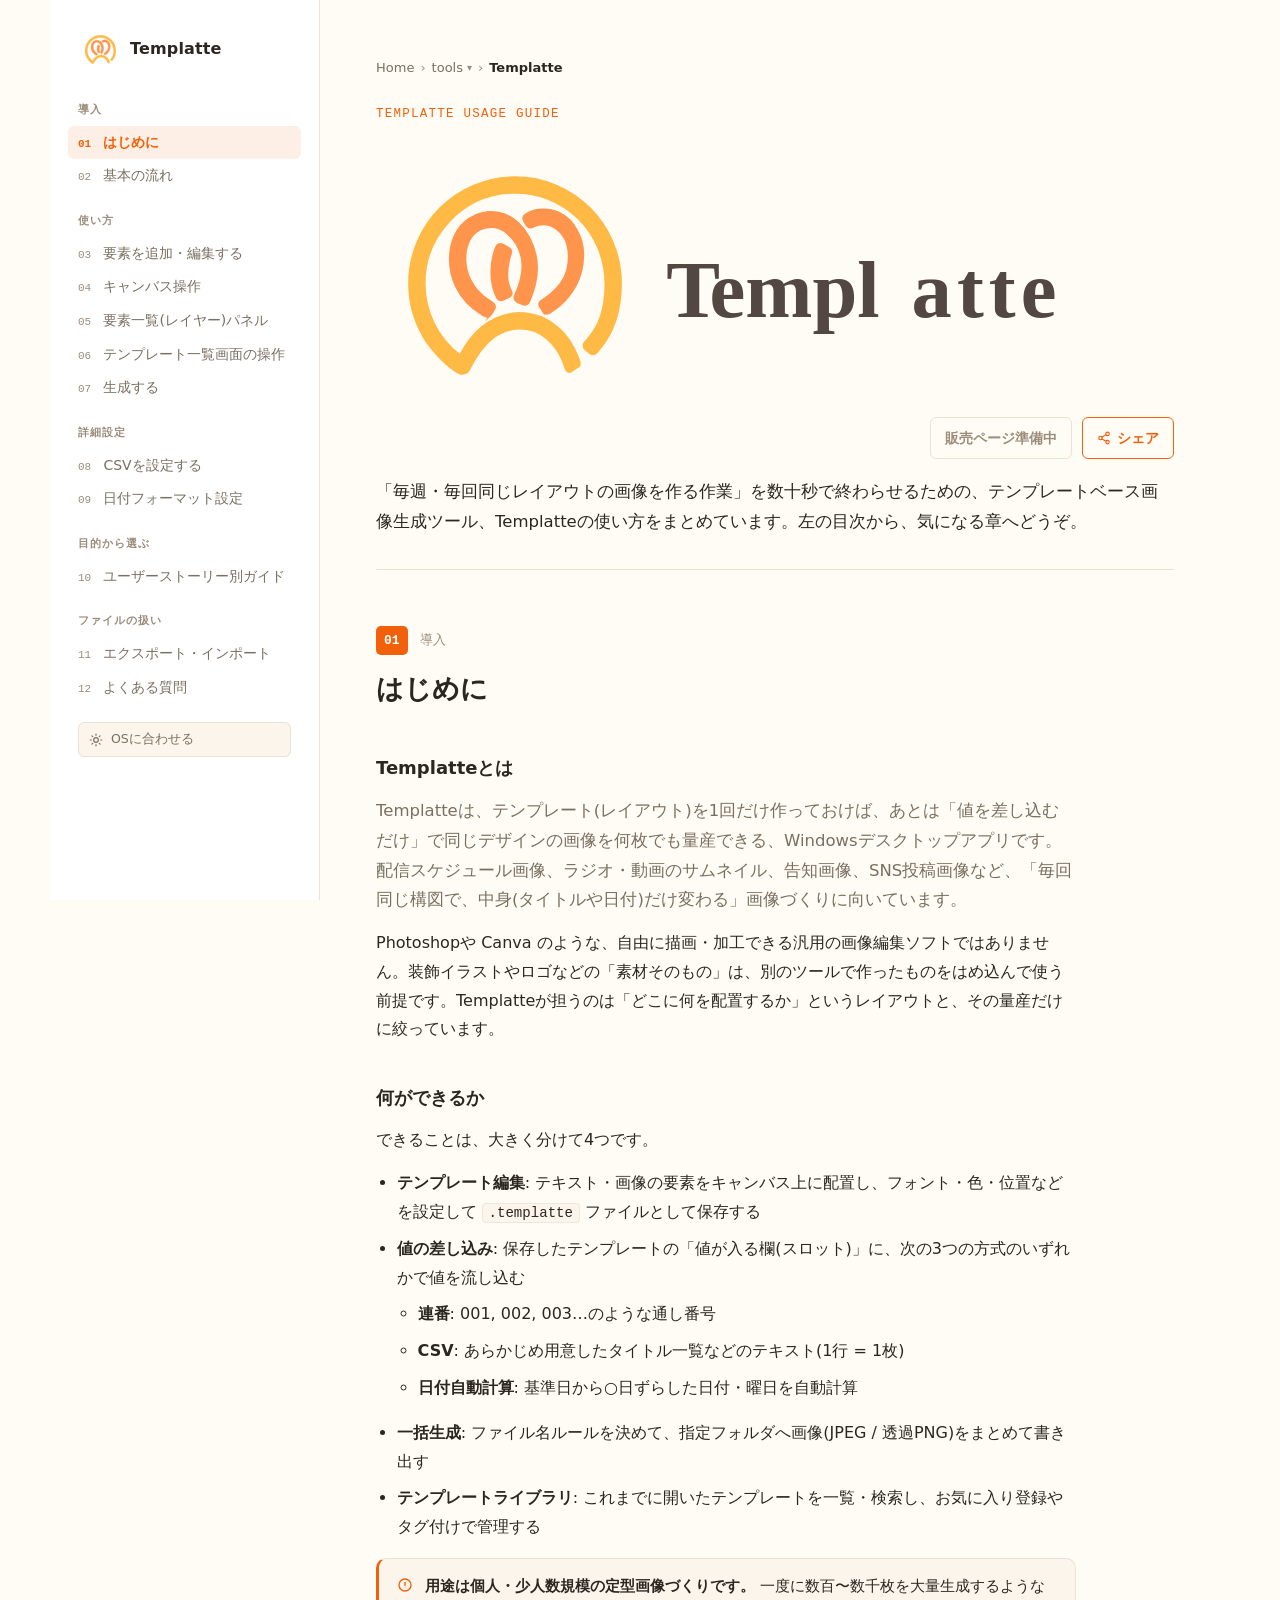
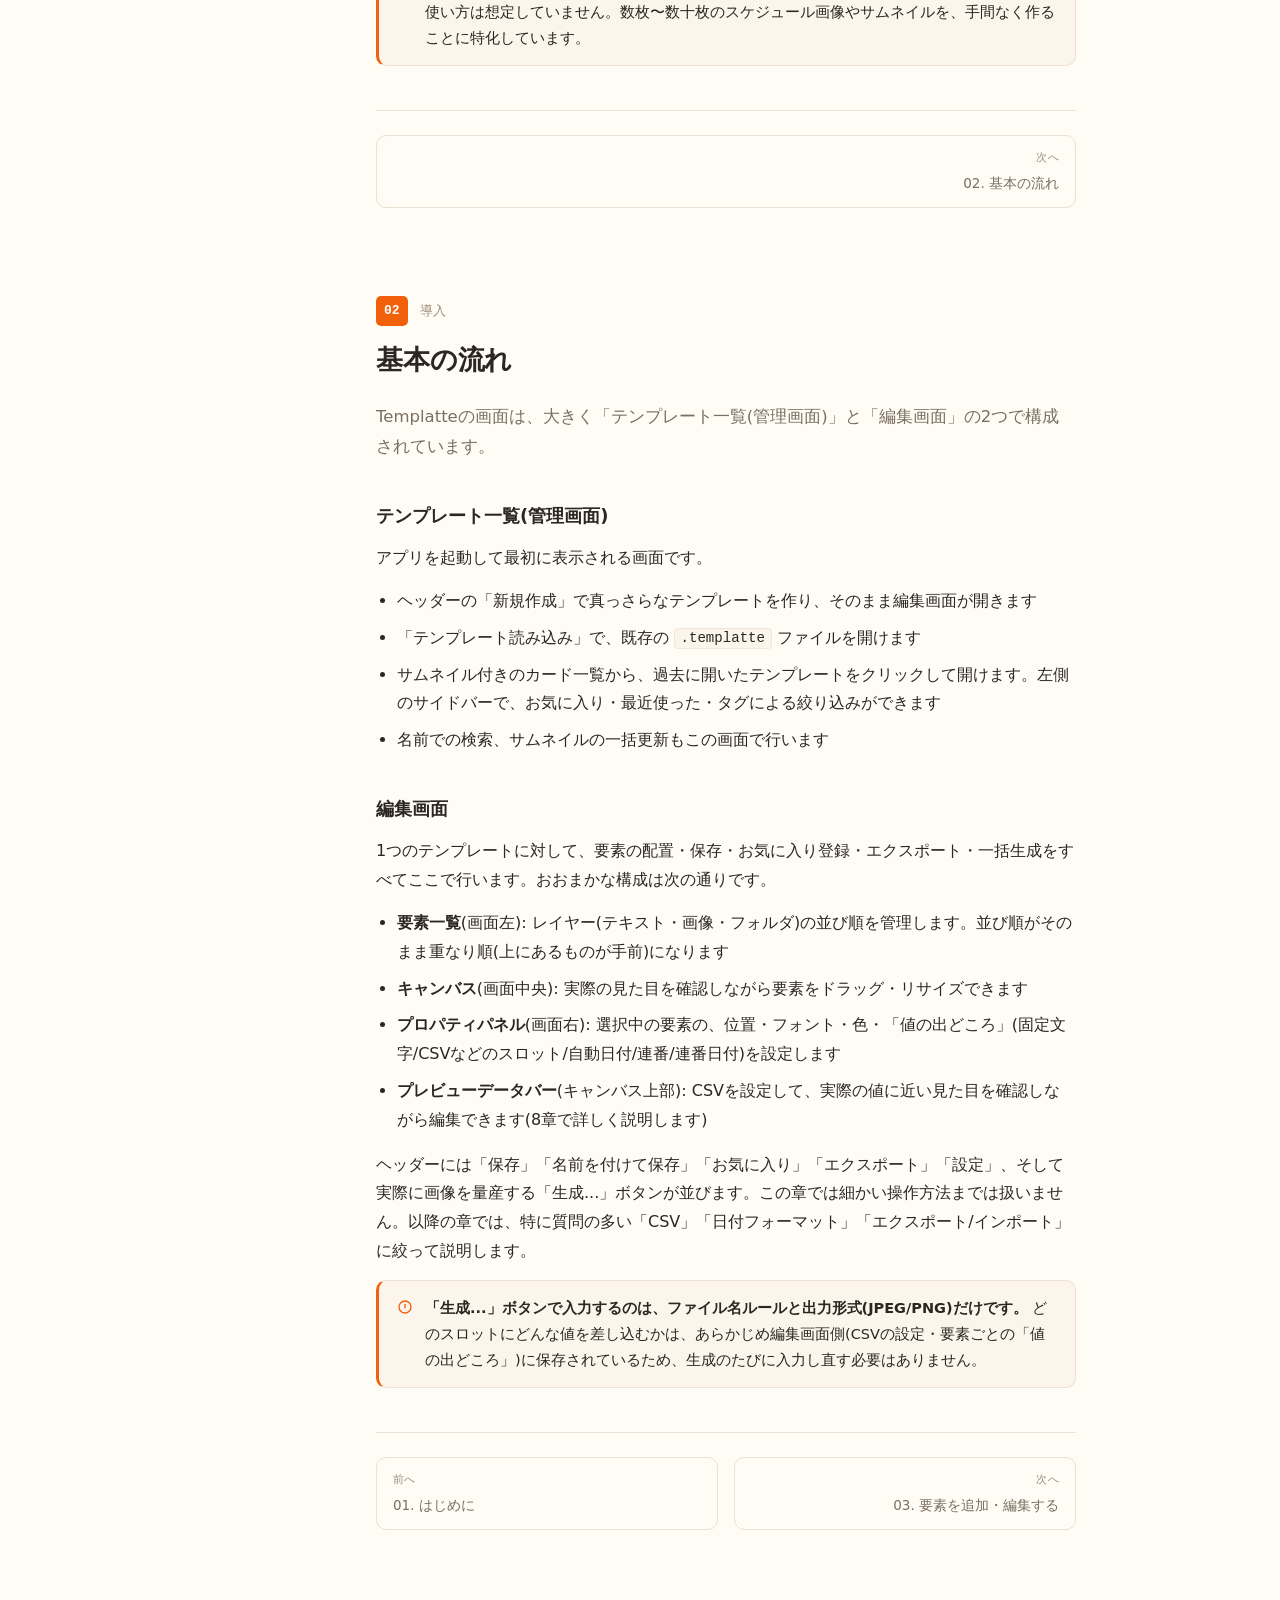
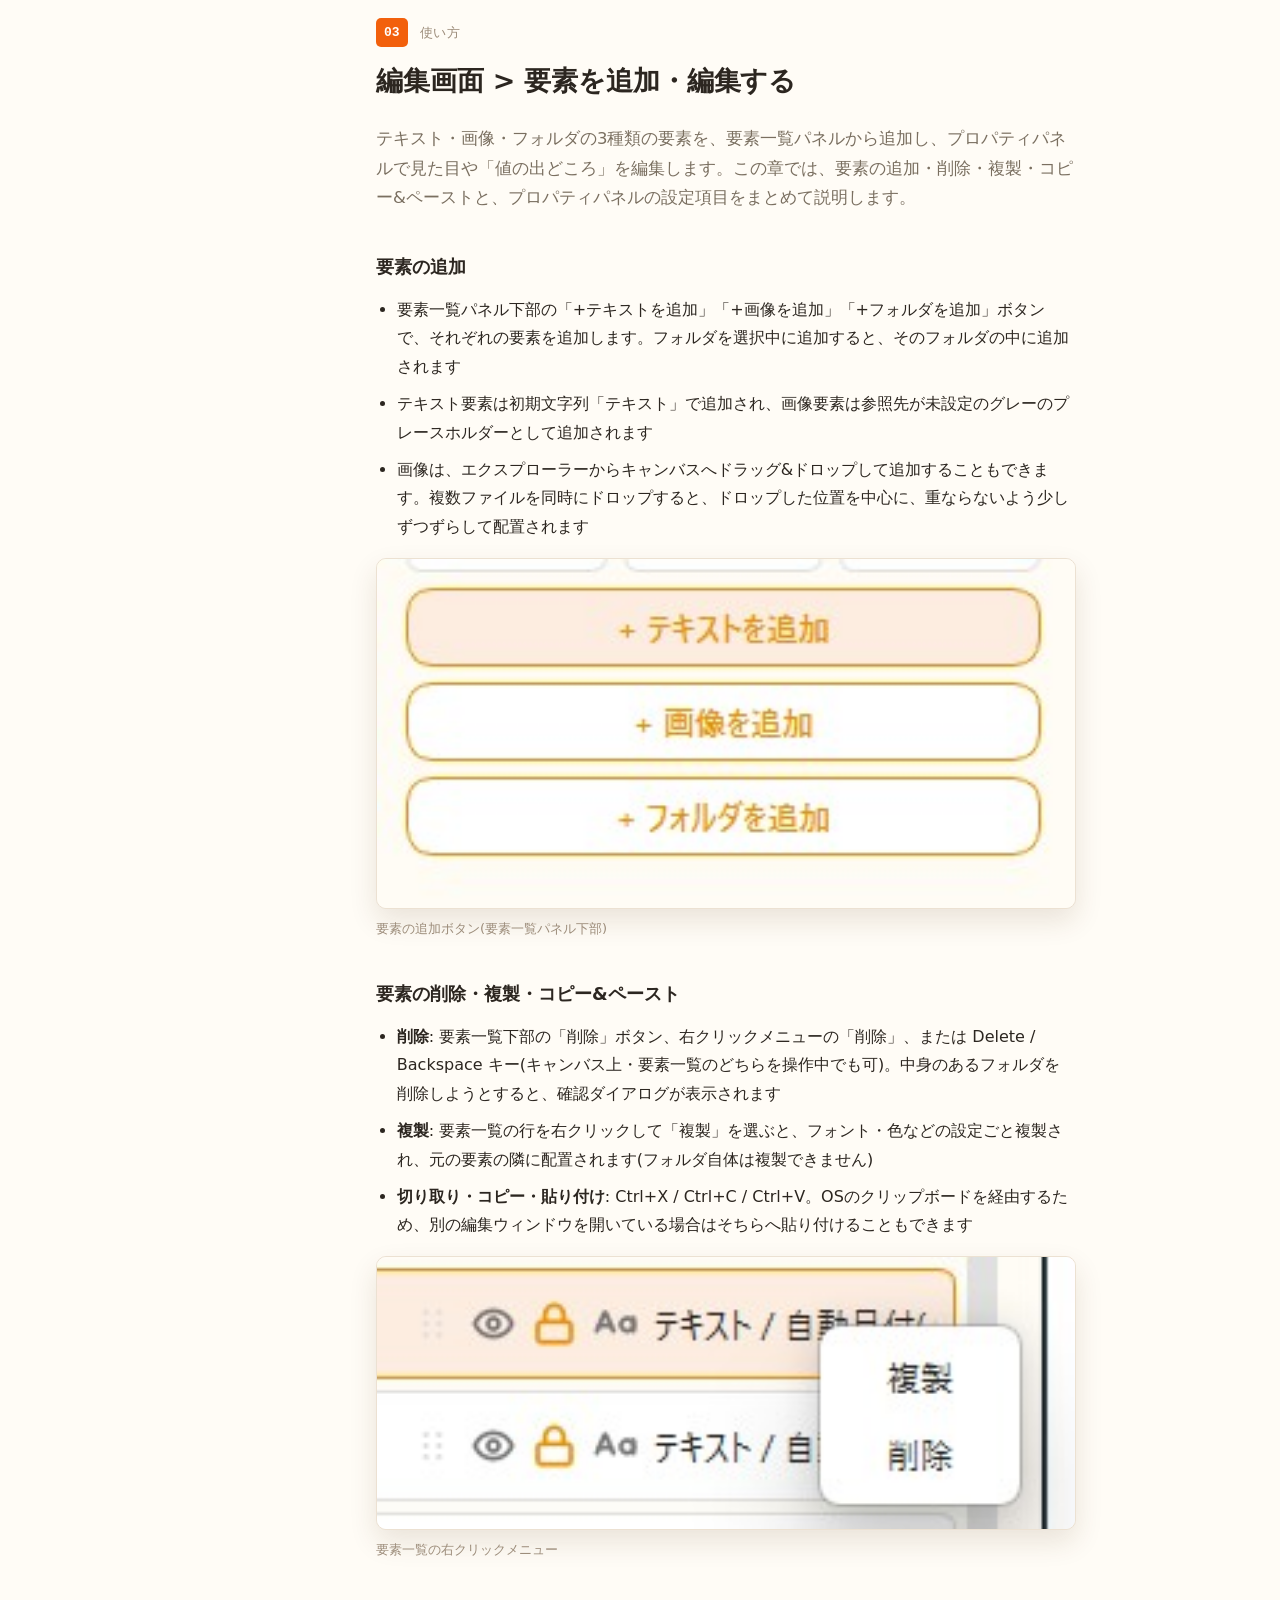
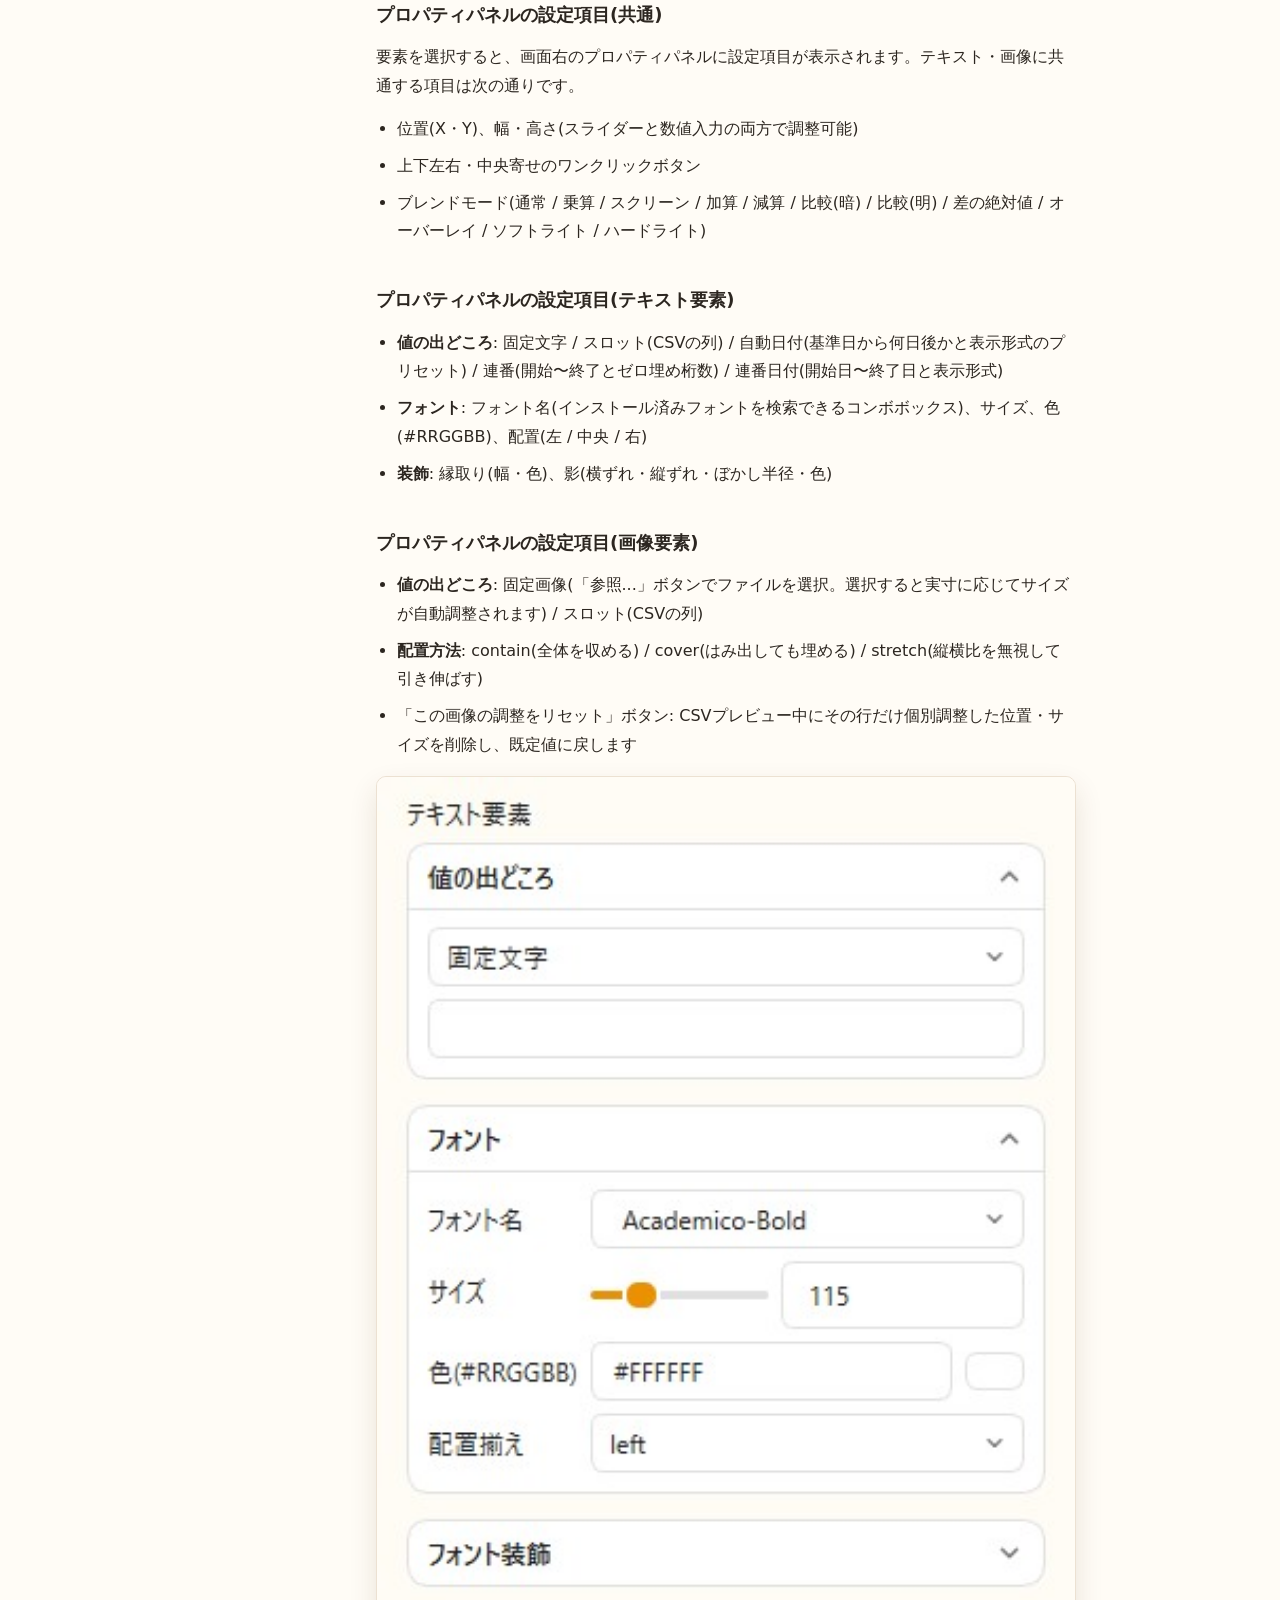
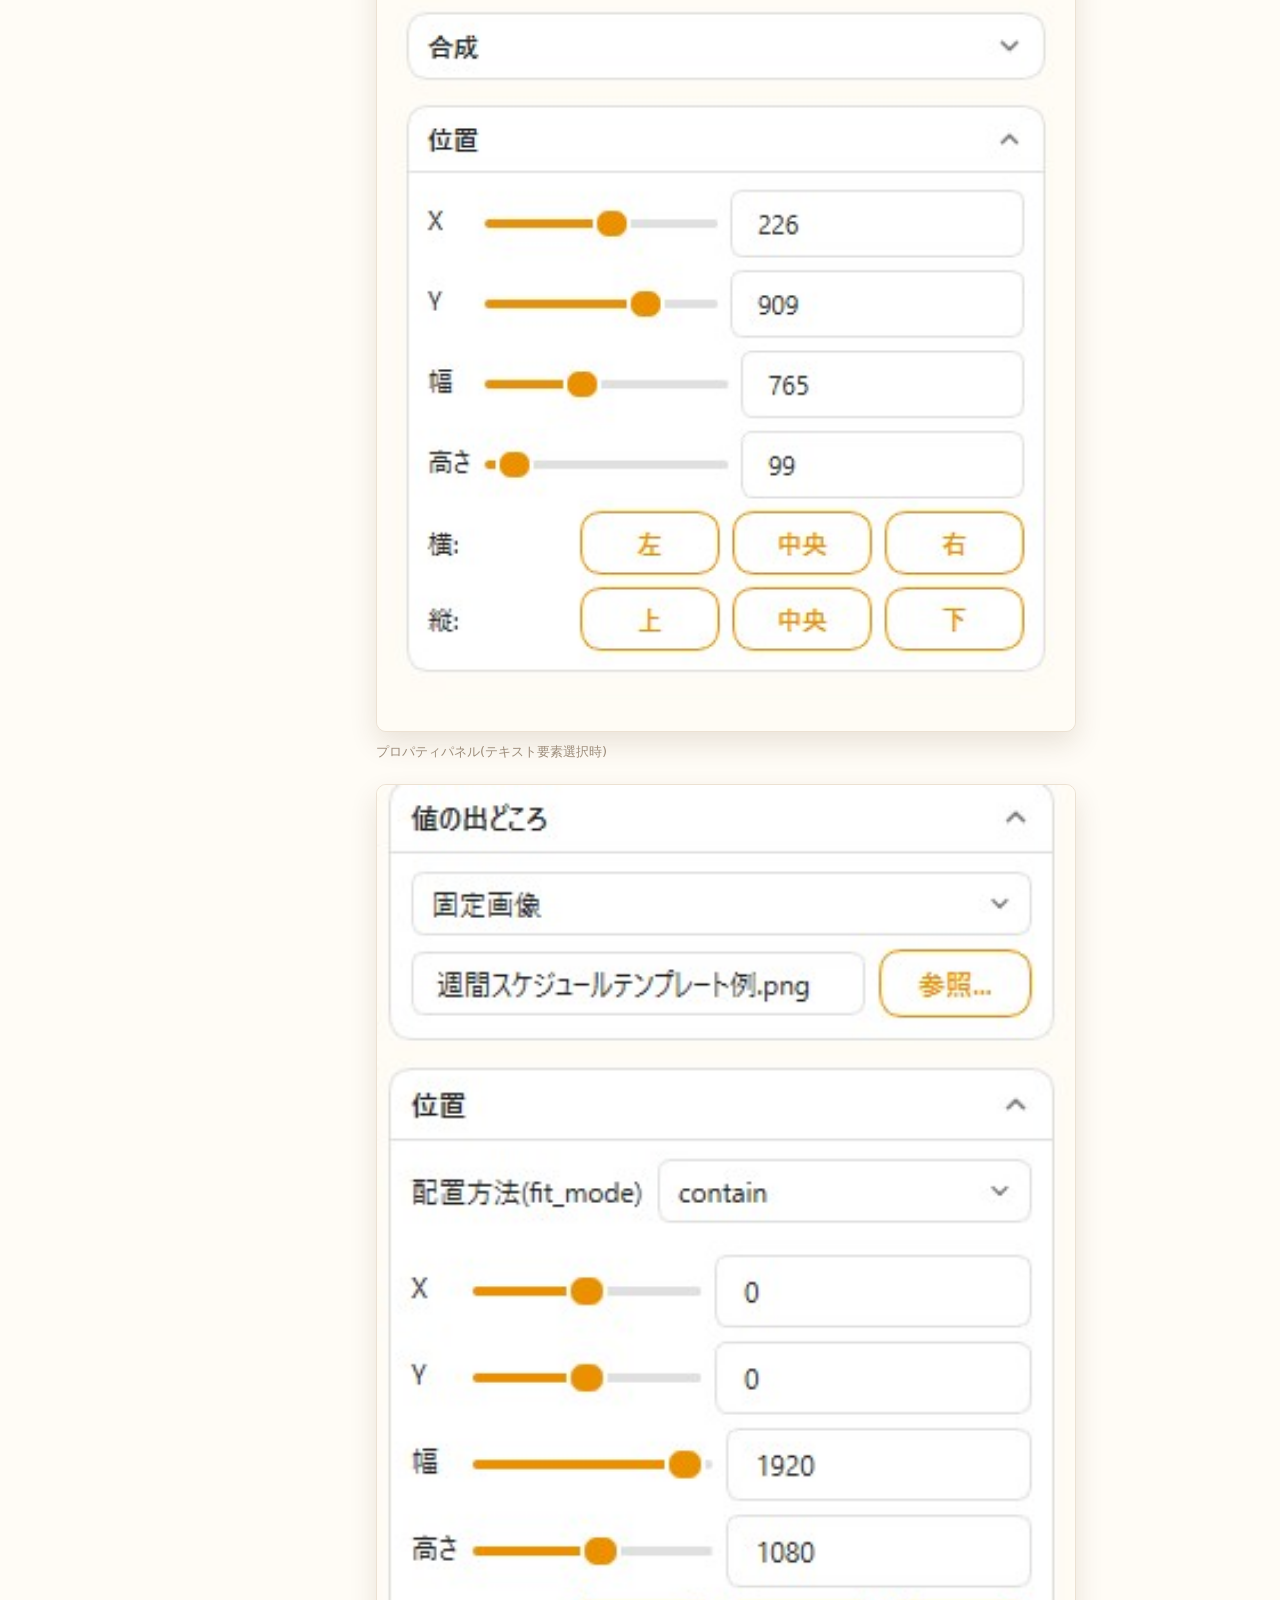
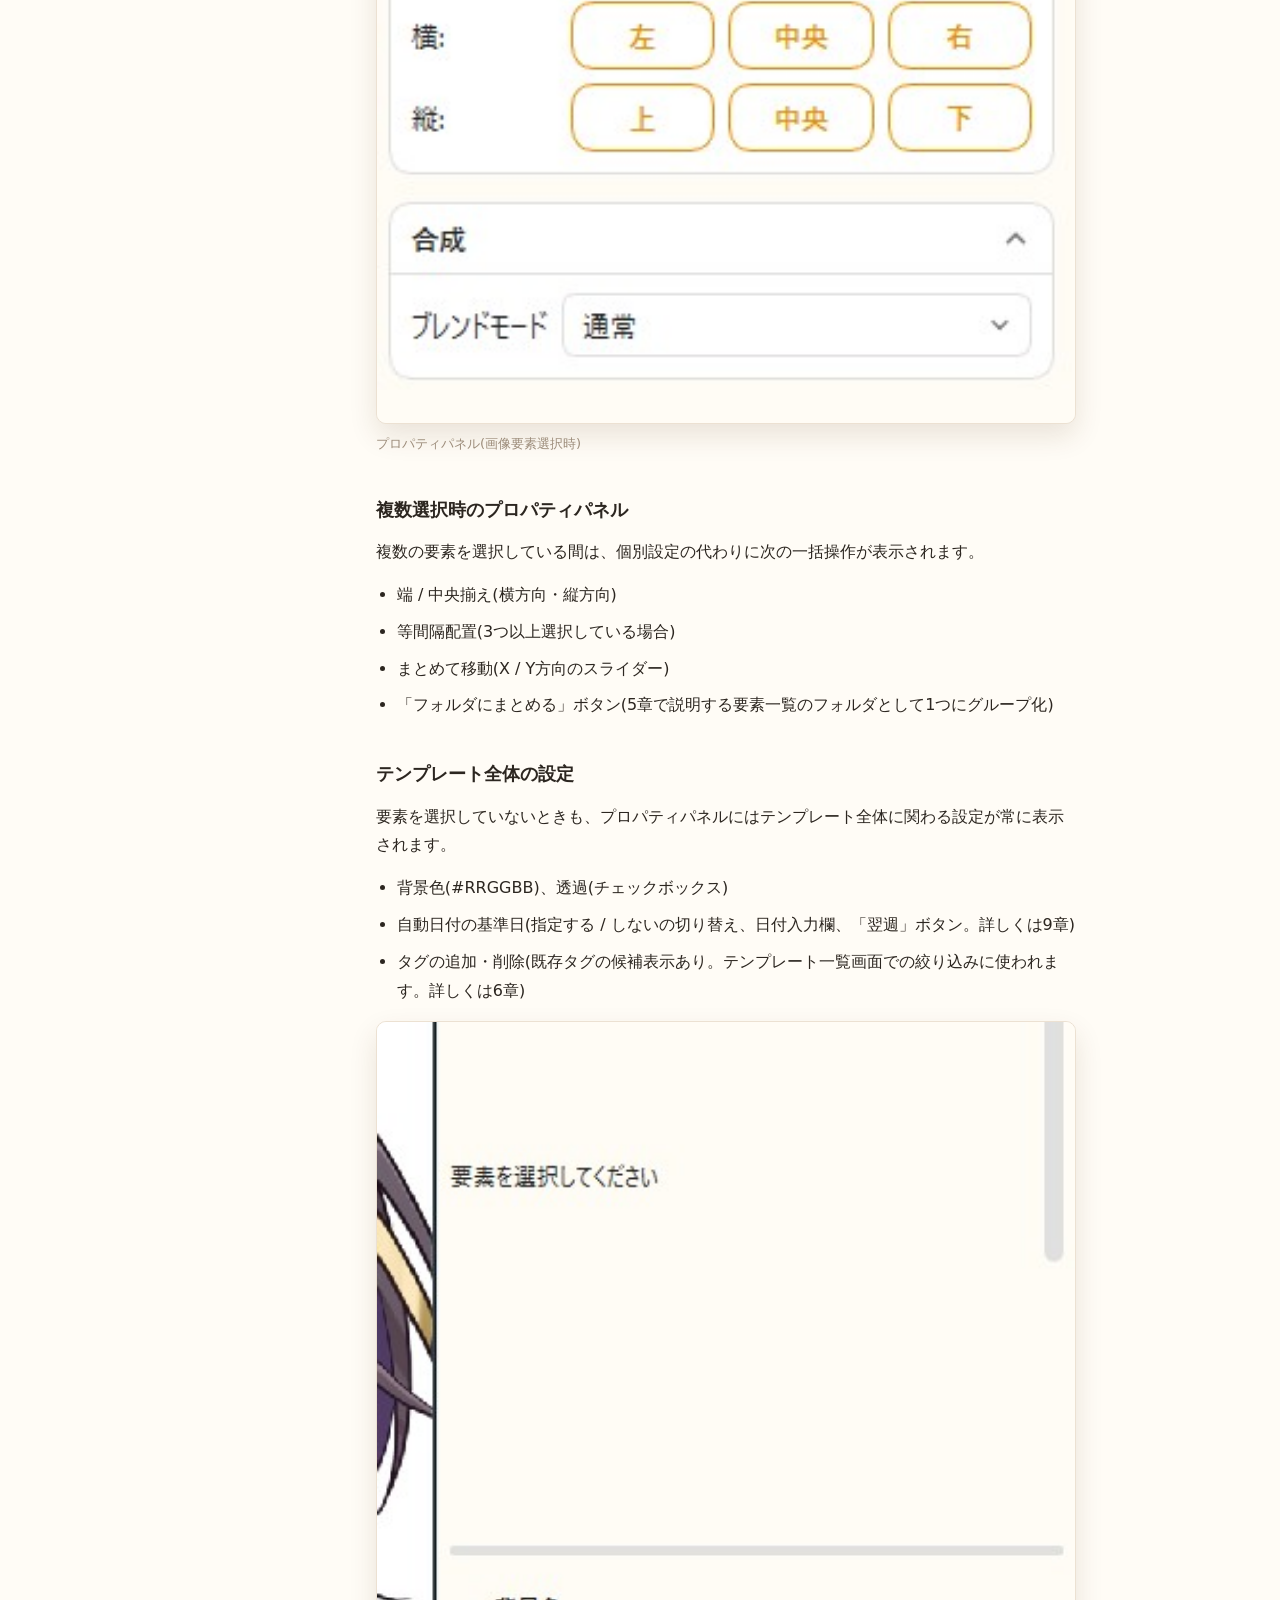
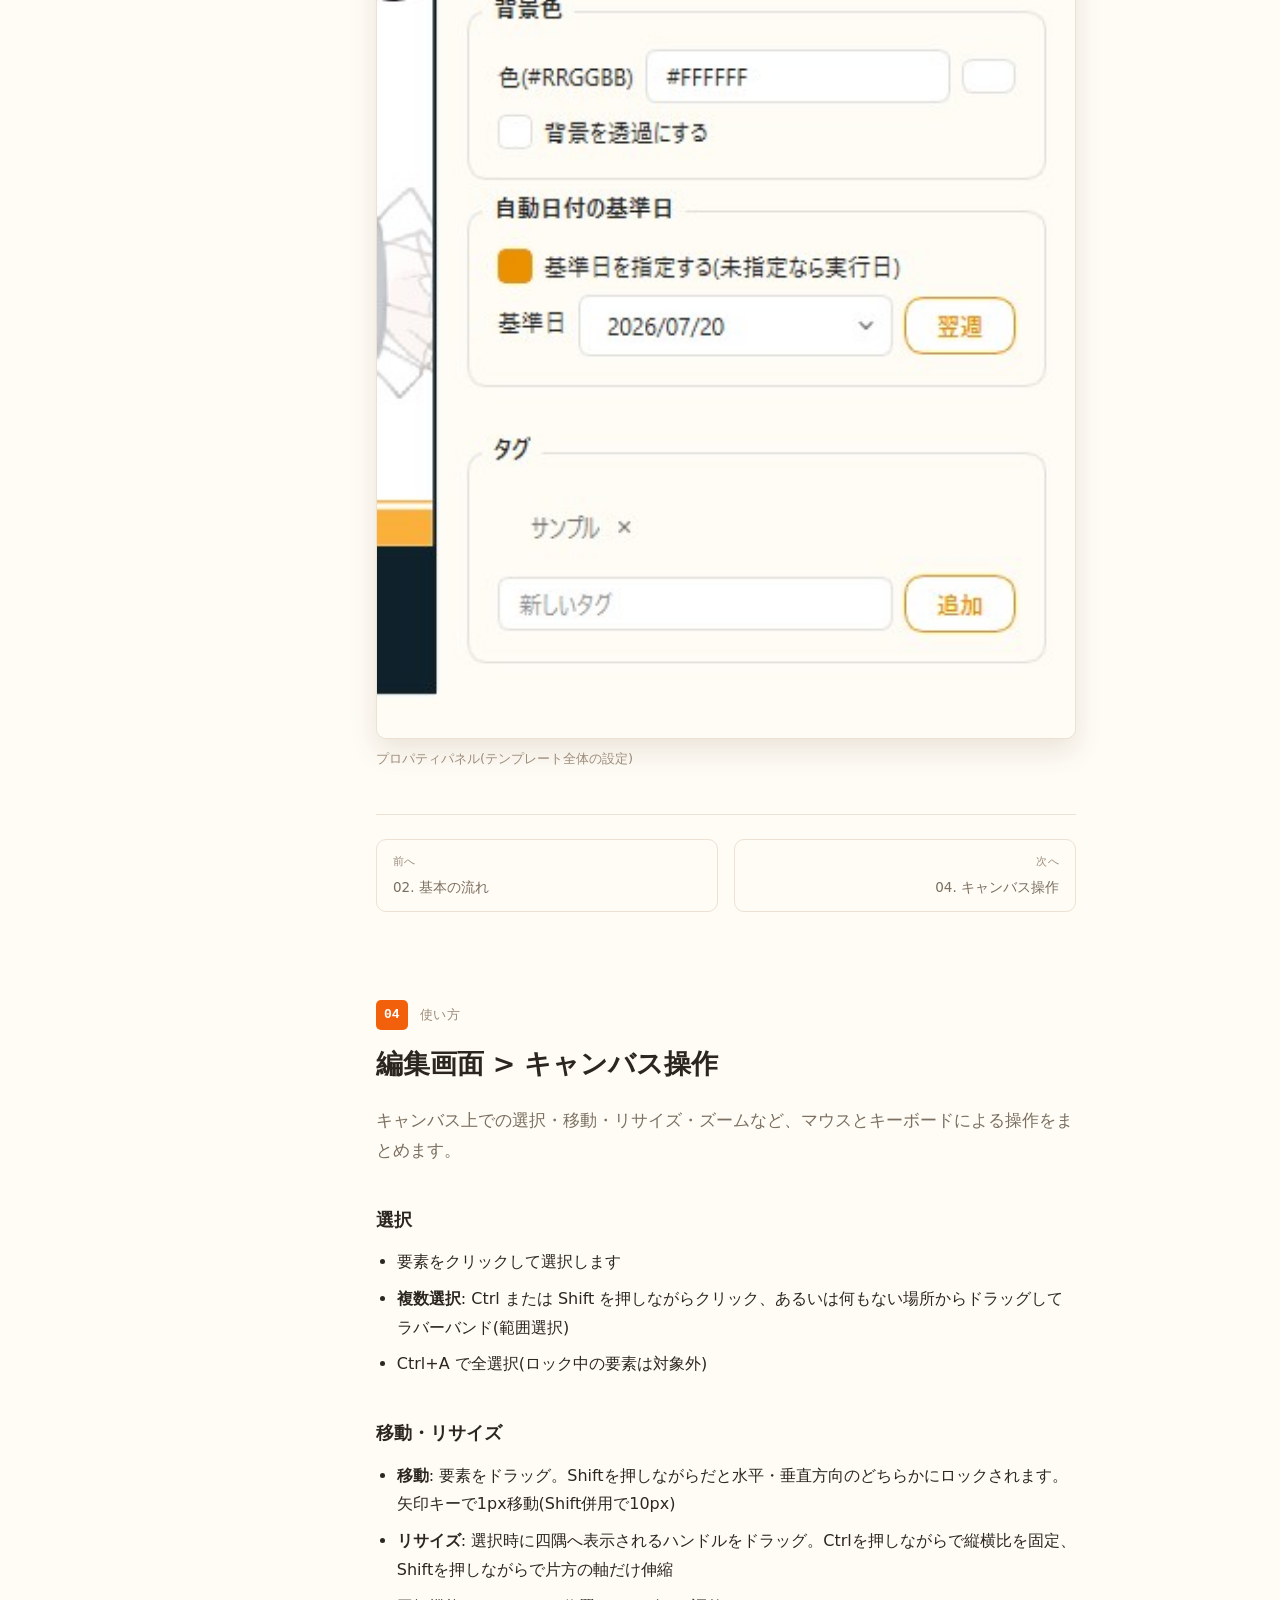
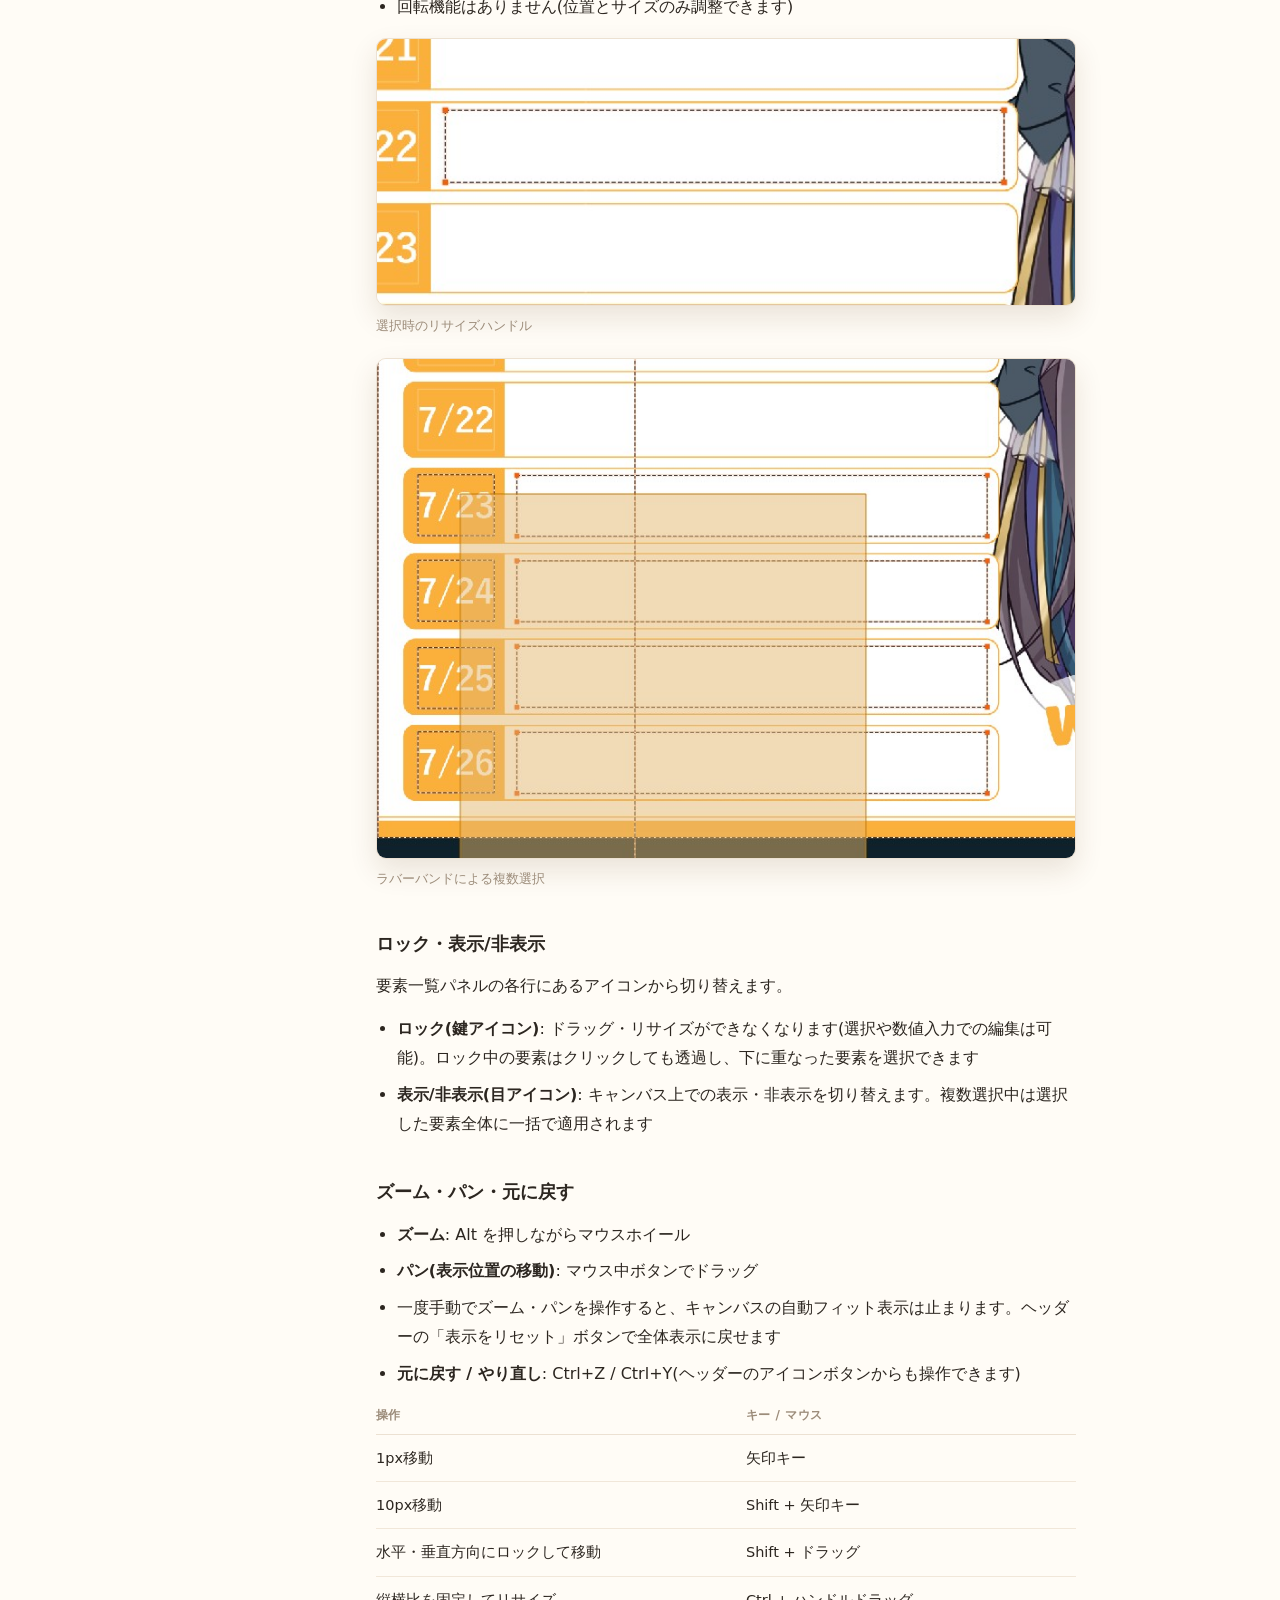
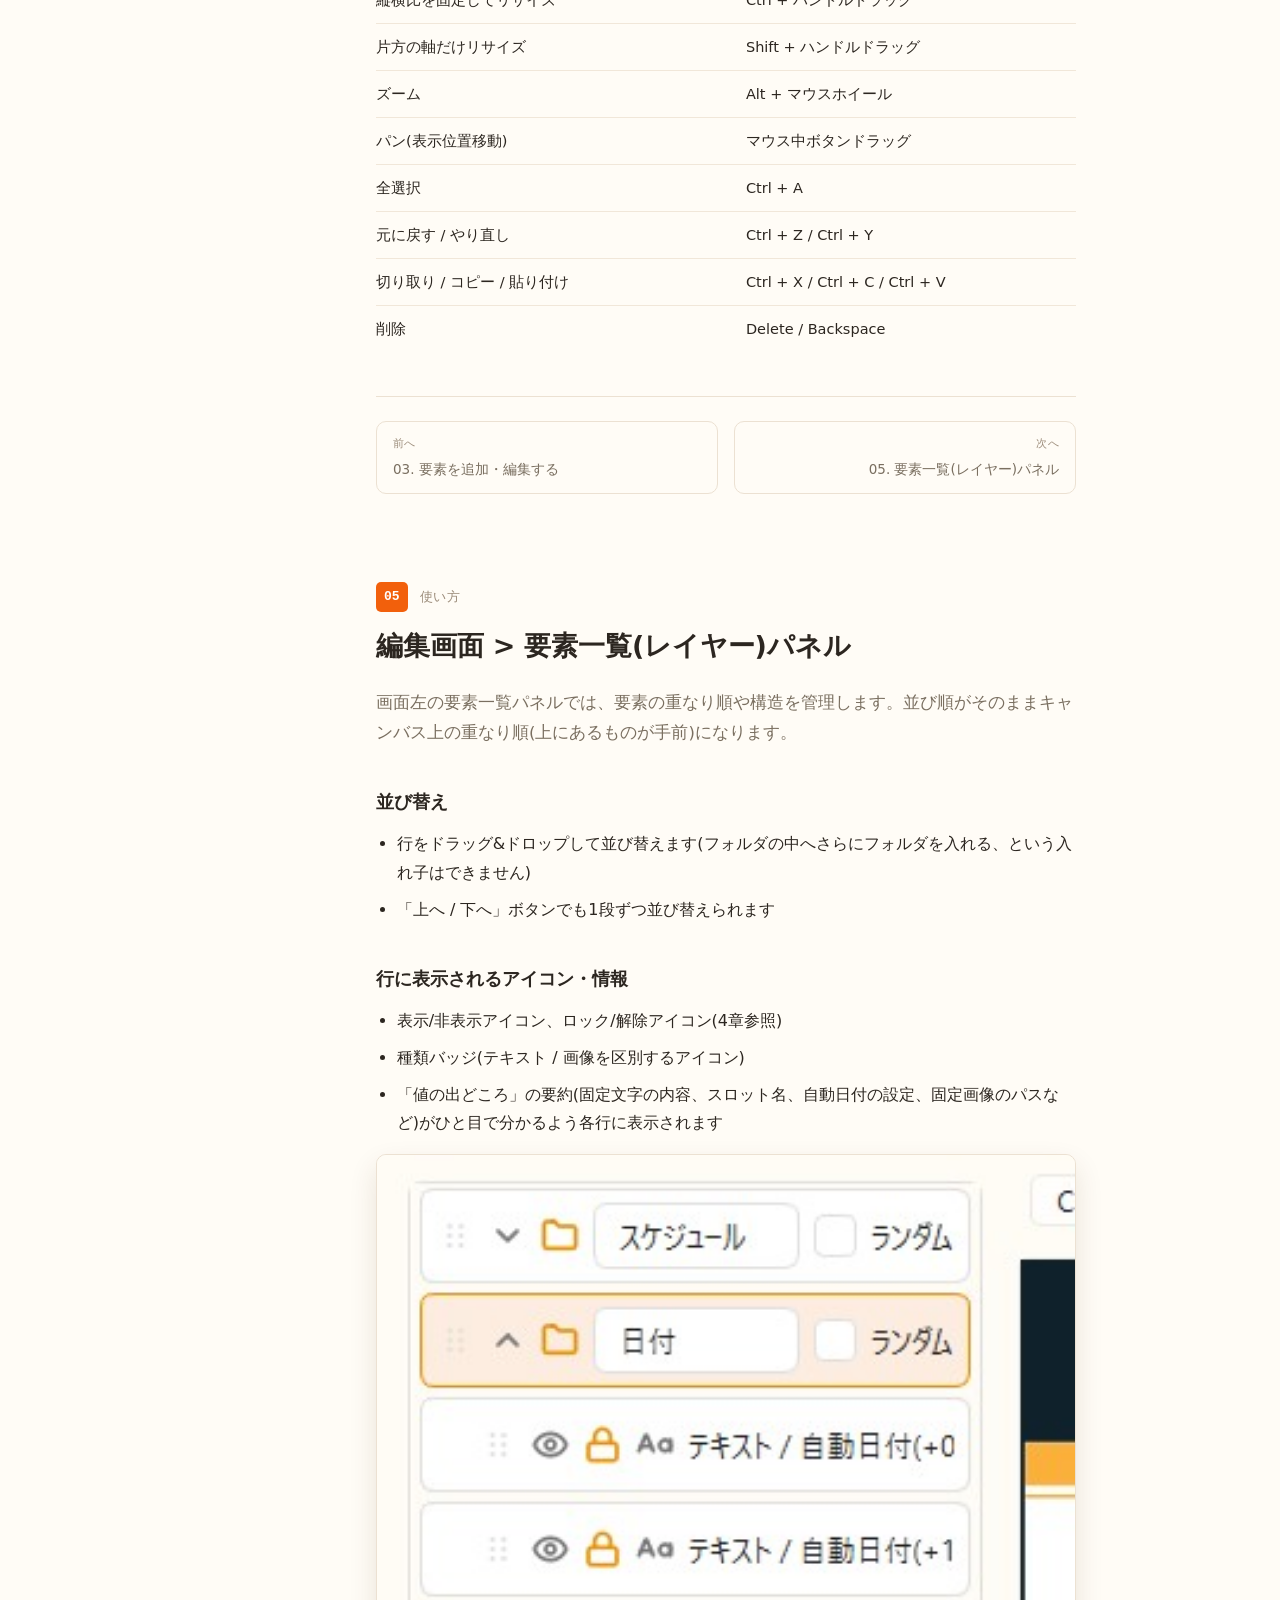
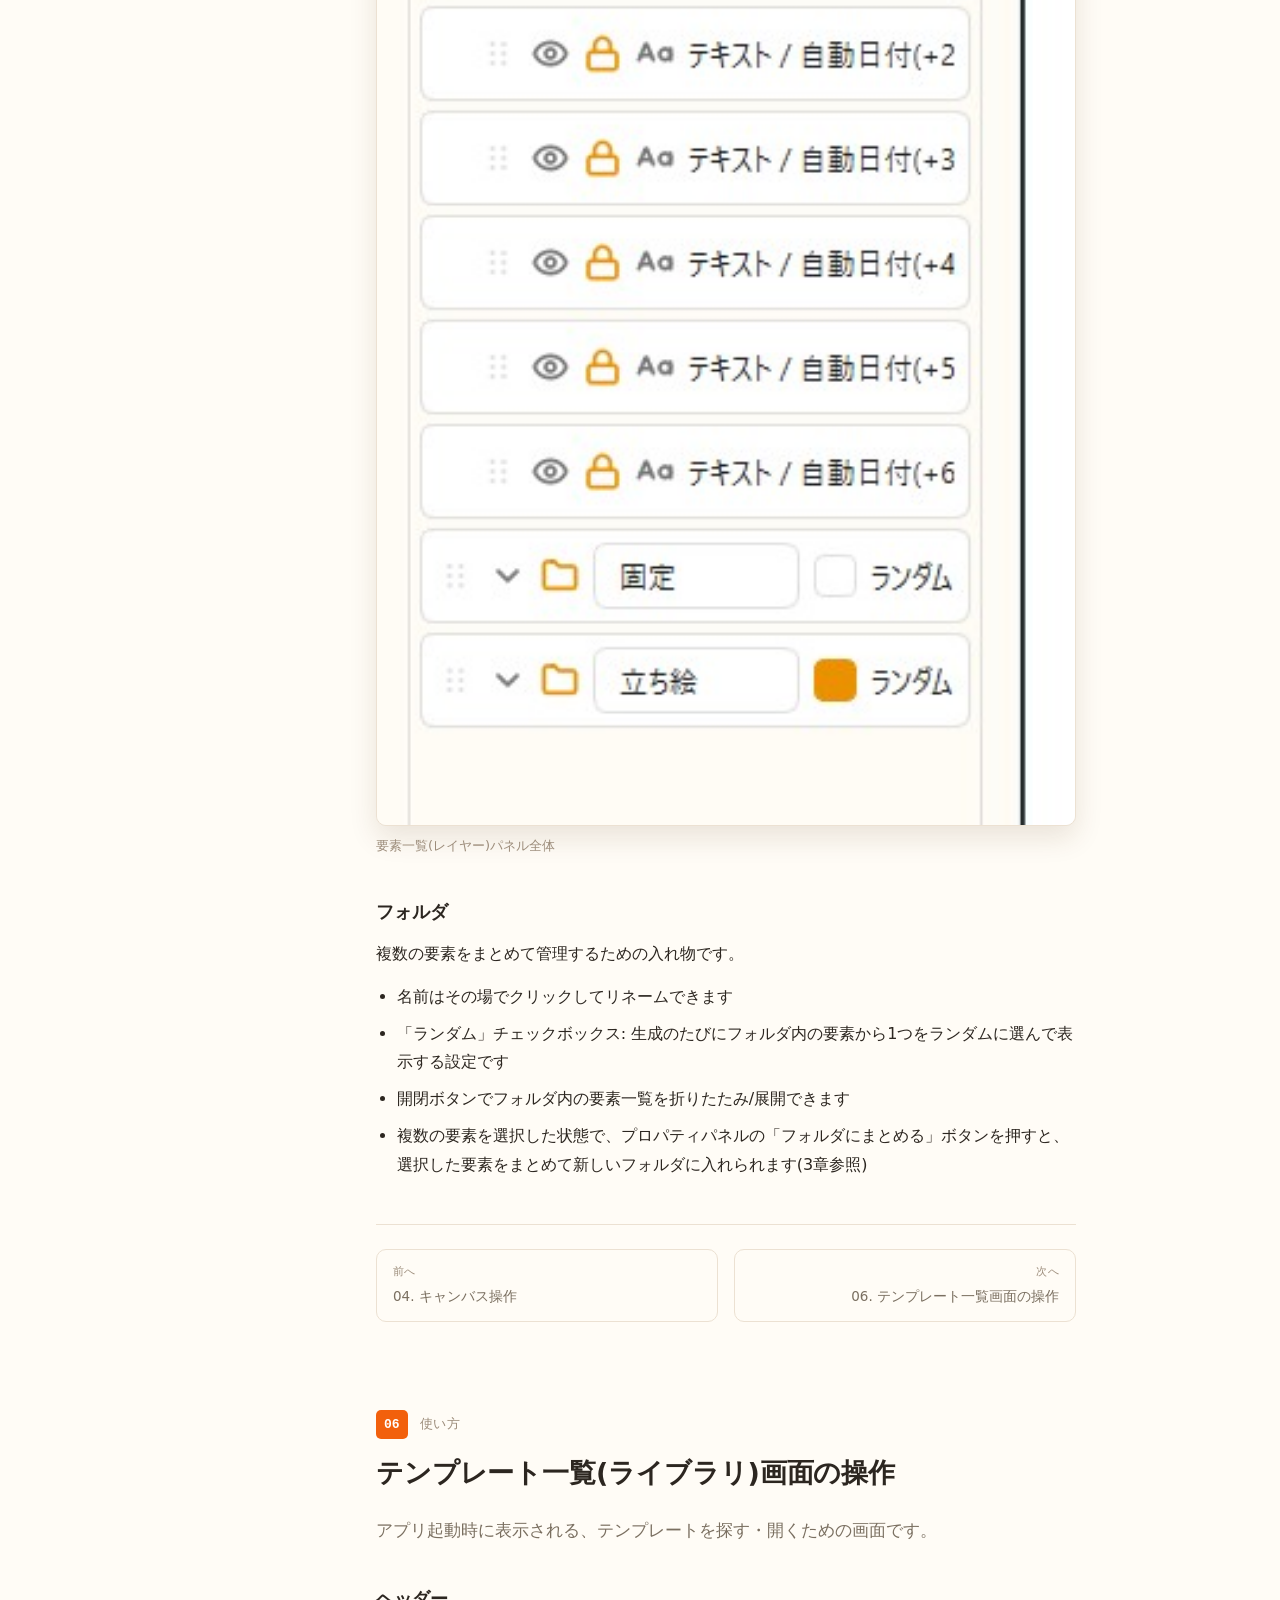
==== commit 946d5ca1: "update" ====
--- a/Templatte/Templatte.html
+++ b/Templatte/Templatte.html
@@ -14,13 +14,13 @@
 <meta property="og:type" content="website">
 <meta property="og:title" content="Templatte 使い方ガイド">
 <meta property="og:description" content="「毎週・毎回同じレイアウトの画像を作る作業」を数十秒で終わらせるための、テンプレートベース画像生成ツール、Templatteの使い方">
-<meta property="og:image" content="https://manachitose.github.io/docs/Templatte/icons/Templatte_og_image.jpg">
-<meta property="og:url" content="https://manachitose.github.io/docs/Templatte/Templatte.html">
+<meta property="og:image" content="https://manachitose.github.io/Templatte/icons/Templatte_og_image.jpg">
+<meta property="og:url" content="https://manachitose.github.io/Templatte/Templatte.html">
 <meta property="og:site_name" content="Templatte 使い方ガイド">
 <meta name="twitter:card" content="summary_large_image">
 <meta name="twitter:title" content="Templatte 使い方ガイド">
 <meta name="twitter:description" content="「毎週・毎回同じレイアウトの画像を作る作業」を数十秒で終わらせるための、テンプレートベース画像生成ツール、Templatteの使い方">
-<meta name="twitter:image" content="https://manachitose.github.io/docs/Templatte/icons/Templatte_og_image.jpg">
+<meta name="twitter:image" content="https://manachitose.github.io/Templatte/icons/Templatte_og_image.jpg">
 <link rel="stylesheet" href="Templatte.css">
 </head>
 <body>
@@ -71,6 +71,10 @@
         <a class="nav-link" href="#ch12"><span class="num">12</span>よくある質問</a>
       </div>
     </nav>
+    <button class="theme-toggle" id="themeToggle" type="button">
+      <svg id="themeIcon" width="14" height="14" viewBox="0 0 24 24" fill="none" stroke="currentColor" stroke-width="2" stroke-linecap="round" stroke-linejoin="round"><circle cx="12" cy="12" r="4"/><path d="M12 2v2M12 20v2M4.9 4.9l1.4 1.4M17.7 17.7l1.4 1.4M2 12h2M20 12h2M4.9 19.1l1.4-1.4M17.7 6.3l1.4-1.4"/></svg>
+      <span id="themeLabel">表示テーマを切り替え</span>
+    </button>
   </aside>
 
   <main class="content">
@@ -91,7 +95,19 @@
     <header class="doc-header">
       <p class="doc-eyebrow">Templatte Usage Guide</p>
       <h1 class="doc-title"><img src="icons/Templatte_文字入り.svg" alt="Templatte" style="width: 100%;"></h1>
-      <span class="doc-store-link is-disabled">販売ページ準備中</span>
+      <div class="doc-header-actions">
+        <span class="doc-store-link is-disabled">販売ページ準備中</span>
+        <div class="share-widget">
+          <button class="share-btn" id="shareBtn" type="button" aria-haspopup="true" aria-expanded="false">
+            <svg width="14" height="14" viewBox="0 0 24 24" fill="none" stroke="currentColor" stroke-width="2" stroke-linecap="round" stroke-linejoin="round"><circle cx="18" cy="5" r="3"/><circle cx="6" cy="12" r="3"/><circle cx="18" cy="19" r="3"/><line x1="8.59" y1="13.51" x2="15.42" y2="17.49"/><line x1="15.41" y1="6.51" x2="8.59" y2="10.49"/></svg>
+            <span>シェア</span>
+          </button>
+          <div class="share-menu" id="shareMenu" hidden>
+            <a class="share-menu-item" id="shareTwitter" href="#" target="_blank" rel="noopener">Xでポストする</a>
+            <button class="share-menu-item" id="shareCopy" type="button">リンクをコピーする</button>
+          </div>
+        </div>
+      </div>
       <p class="doc-lede">「毎週・毎回同じレイアウトの画像を作る作業」を数十秒で終わらせるための、テンプレートベース画像生成ツール、Templatteの使い方をまとめています。左の目次から、気になる章へどうぞ。</p>
     </header>
 
--- a/Templatte/Templatte.css
+++ b/Templatte/Templatte.css
@@ -175,6 +175,24 @@
   }
   .nav-link.active .num { color: var(--templatte-accent); }
 
+  .theme-toggle {
+    display: flex;
+    align-items: center;
+    gap: 8px;
+    margin: 18px 10px 0;
+    padding: 8px 10px;
+    border: 1px solid var(--templatte-border);
+    border-radius: var(--templatte-radius-s);
+    background: var(--templatte-surface-2);
+    color: var(--templatte-text-muted);
+    font-family: var(--templatte-font-sans);
+    font-size: 12.5px;
+    cursor: pointer;
+    width: calc(100% - 20px);
+  }
+  .theme-toggle:hover { color: var(--templatte-text); border-color: var(--templatte-text-faint-solid); }
+  .theme-toggle svg { flex: none; }
+
   .nav-toggle { display: none; }
 
   .content { flex: 1; min-width: 0; padding: 56px 56px 120px; }
@@ -284,6 +302,7 @@
     text-decoration: none;
     font-size: 13.5px;
     font-weight: 700;
+    line-height: 1.8;
     transition: background 150ms ease, color 150ms ease;
   }
   .doc-store-link:hover {
@@ -295,6 +314,84 @@
     font-weight: 600;
     cursor: default;
   }
+
+  .doc-header-actions {
+    display: flex;
+    align-items: center;
+    justify-content: flex-end;
+    gap: 10px;
+    margin: 0 0 18px;
+  }
+  .doc-header-actions .doc-store-link,
+  .doc-header-actions .doc-store-link.is-disabled {
+    margin: 0;
+  }
+
+  /* ---------- share widget ---------- */
+  .share-widget {
+    position: relative;
+  }
+  .share-btn {
+    appearance: none;
+    -webkit-appearance: none;
+    display: flex;
+    align-items: center;
+    gap: 6px;
+    margin: 0;
+    padding: 8px 14px;
+    border-radius: var(--templatte-radius-s);
+    border: 1px solid var(--templatte-accent);
+    background: none;
+    color: var(--templatte-accent);
+    font-family: var(--templatte-font-sans);
+    font-size: 13.5px;
+    font-weight: 700;
+    line-height: 1.8;
+    cursor: pointer;
+    transition: background 150ms ease, color 150ms ease;
+  }
+  .share-btn:hover,
+  .share-btn[aria-expanded="true"] {
+    background: var(--templatte-accent-soft);
+  }
+  .share-btn svg { display: block; }
+
+  .share-menu[hidden] {
+    display: none;
+  }
+  .share-menu {
+    position: absolute;
+    top: calc(100% + 8px);
+    right: 0;
+    z-index: 10;
+    display: flex;
+    flex-direction: column;
+    min-width: 170px;
+    padding: 6px;
+    border-radius: var(--templatte-radius-m);
+    border: 1px solid var(--templatte-border);
+    background: var(--templatte-surface);
+    box-shadow: var(--templatte-shadow);
+  }
+  .share-menu-item {
+    display: block;
+    width: 100%;
+    padding: 9px 10px;
+    border: none;
+    border-radius: var(--templatte-radius-s);
+    background: none;
+    color: var(--templatte-text);
+    font-family: var(--templatte-font-sans);
+    font-size: 13px;
+    text-align: left;
+    text-decoration: none;
+    cursor: pointer;
+  }
+  .share-menu-item:hover {
+    background: var(--templatte-accent-soft);
+    color: var(--templatte-accent);
+  }
+
   .doc-lede {
     font-size: 16.5px;
     color: var(--tokisync-text-muted);
@@ -466,6 +563,7 @@
       padding: 9px 12px; font-size: 13px; font-family: var(--templatte-font-sans);
       box-shadow: var(--templatte-shadow); cursor: pointer;
     }
+    .nav-toggle.is-open { display: none; }
     .content { padding: 90px 22px 100px; }
     .doc-title { font-size: 26px; }
   }
